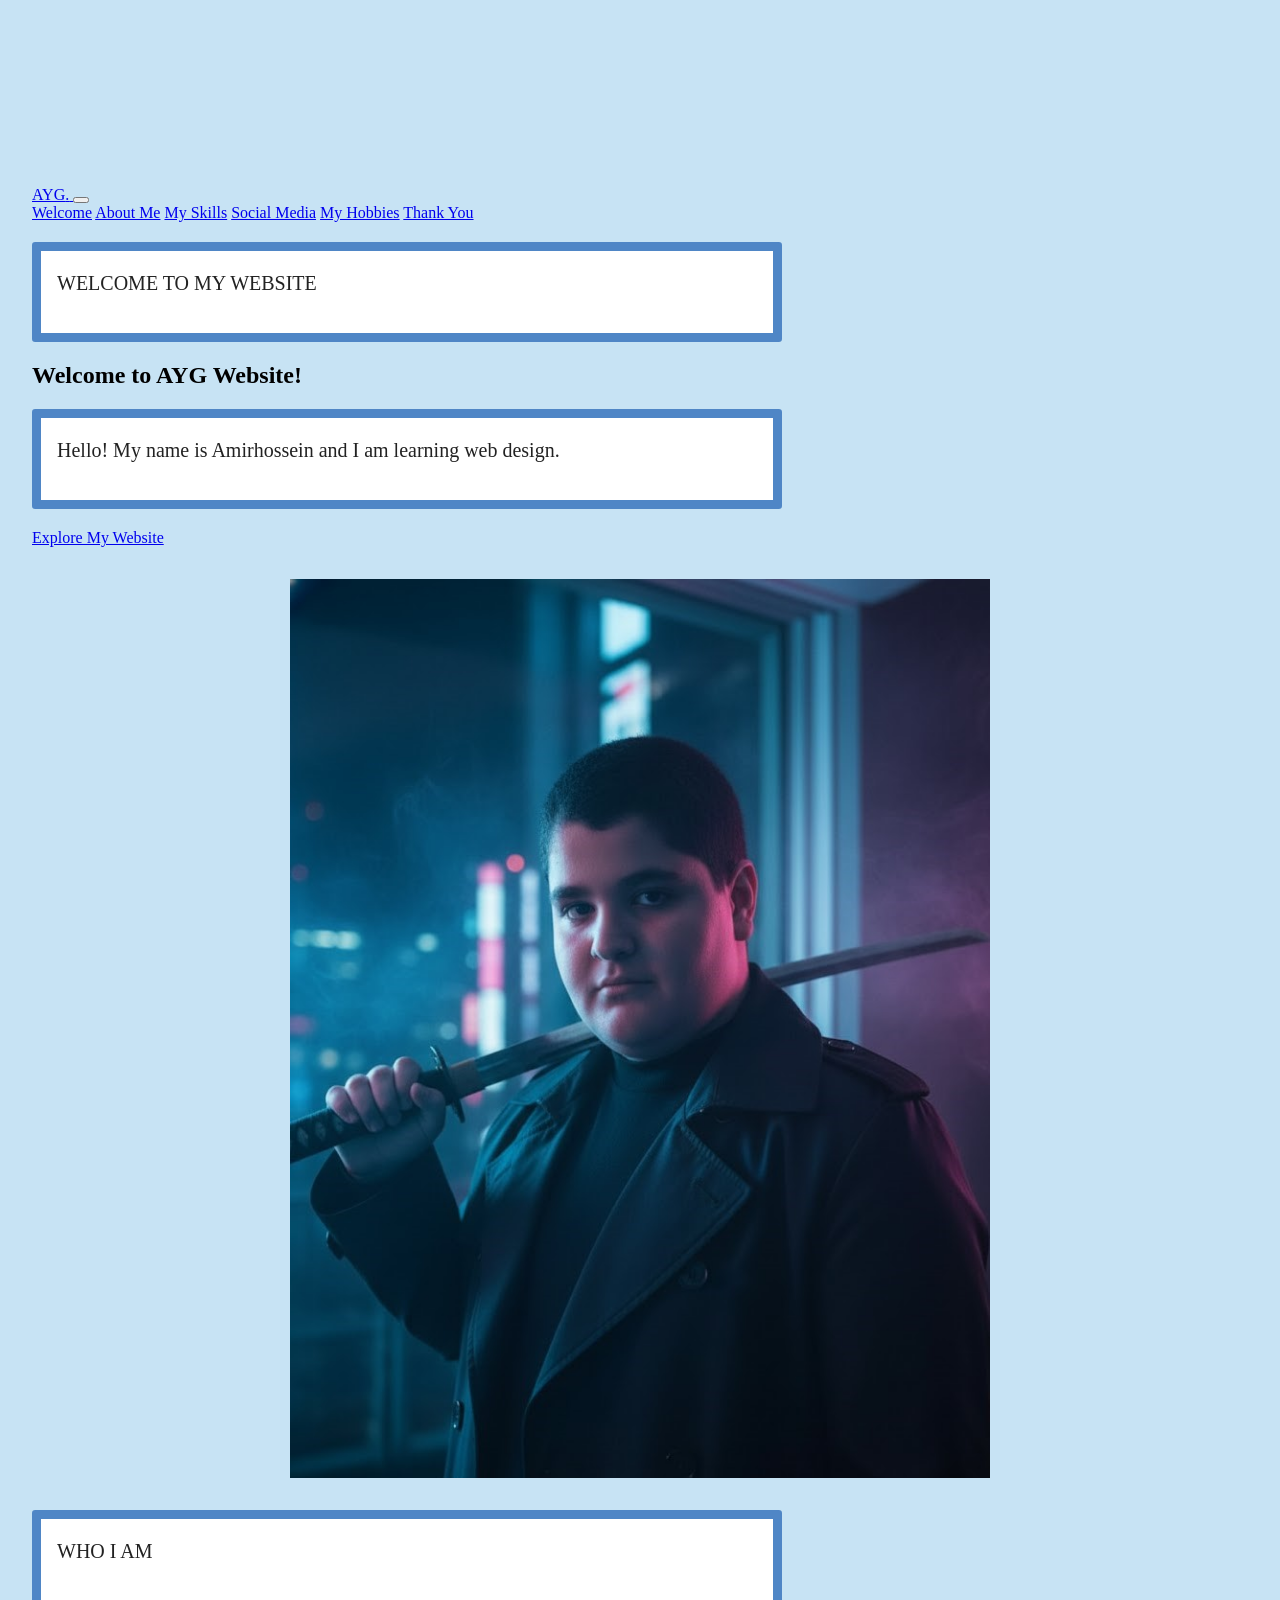
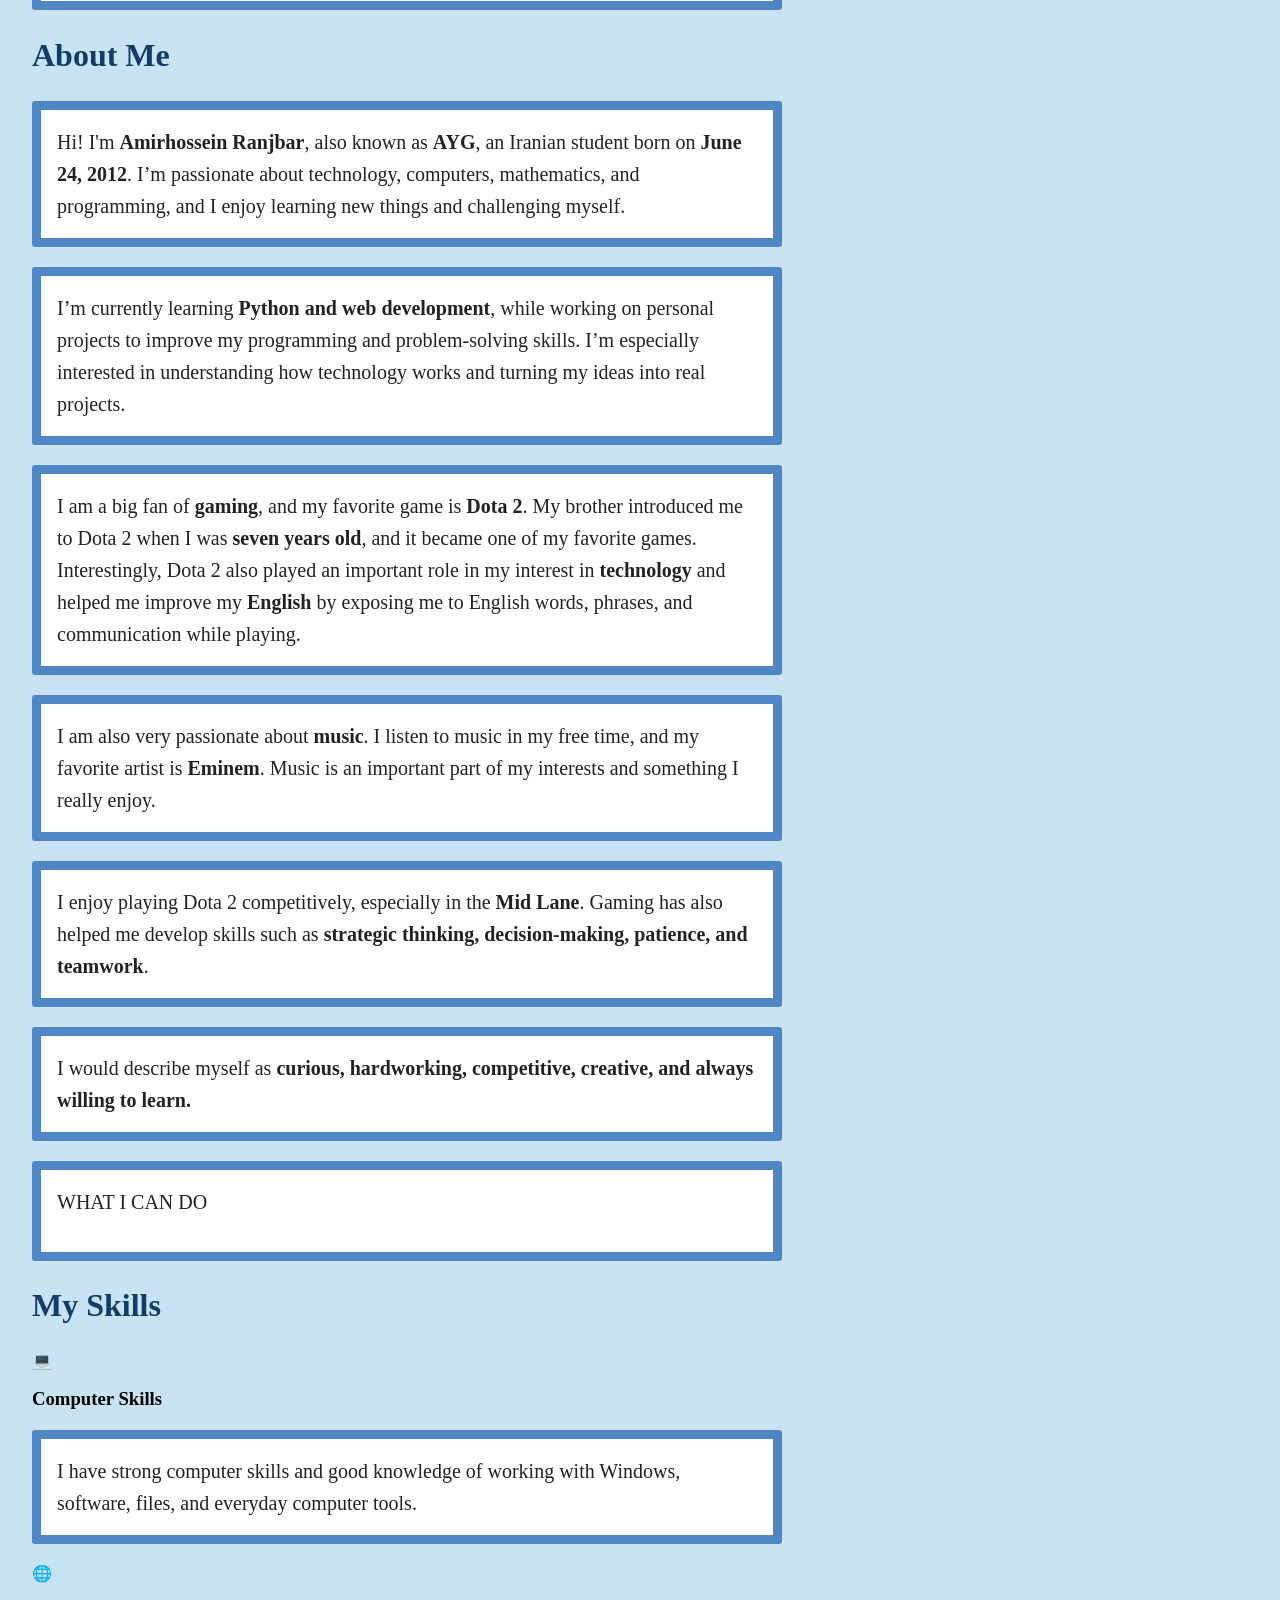
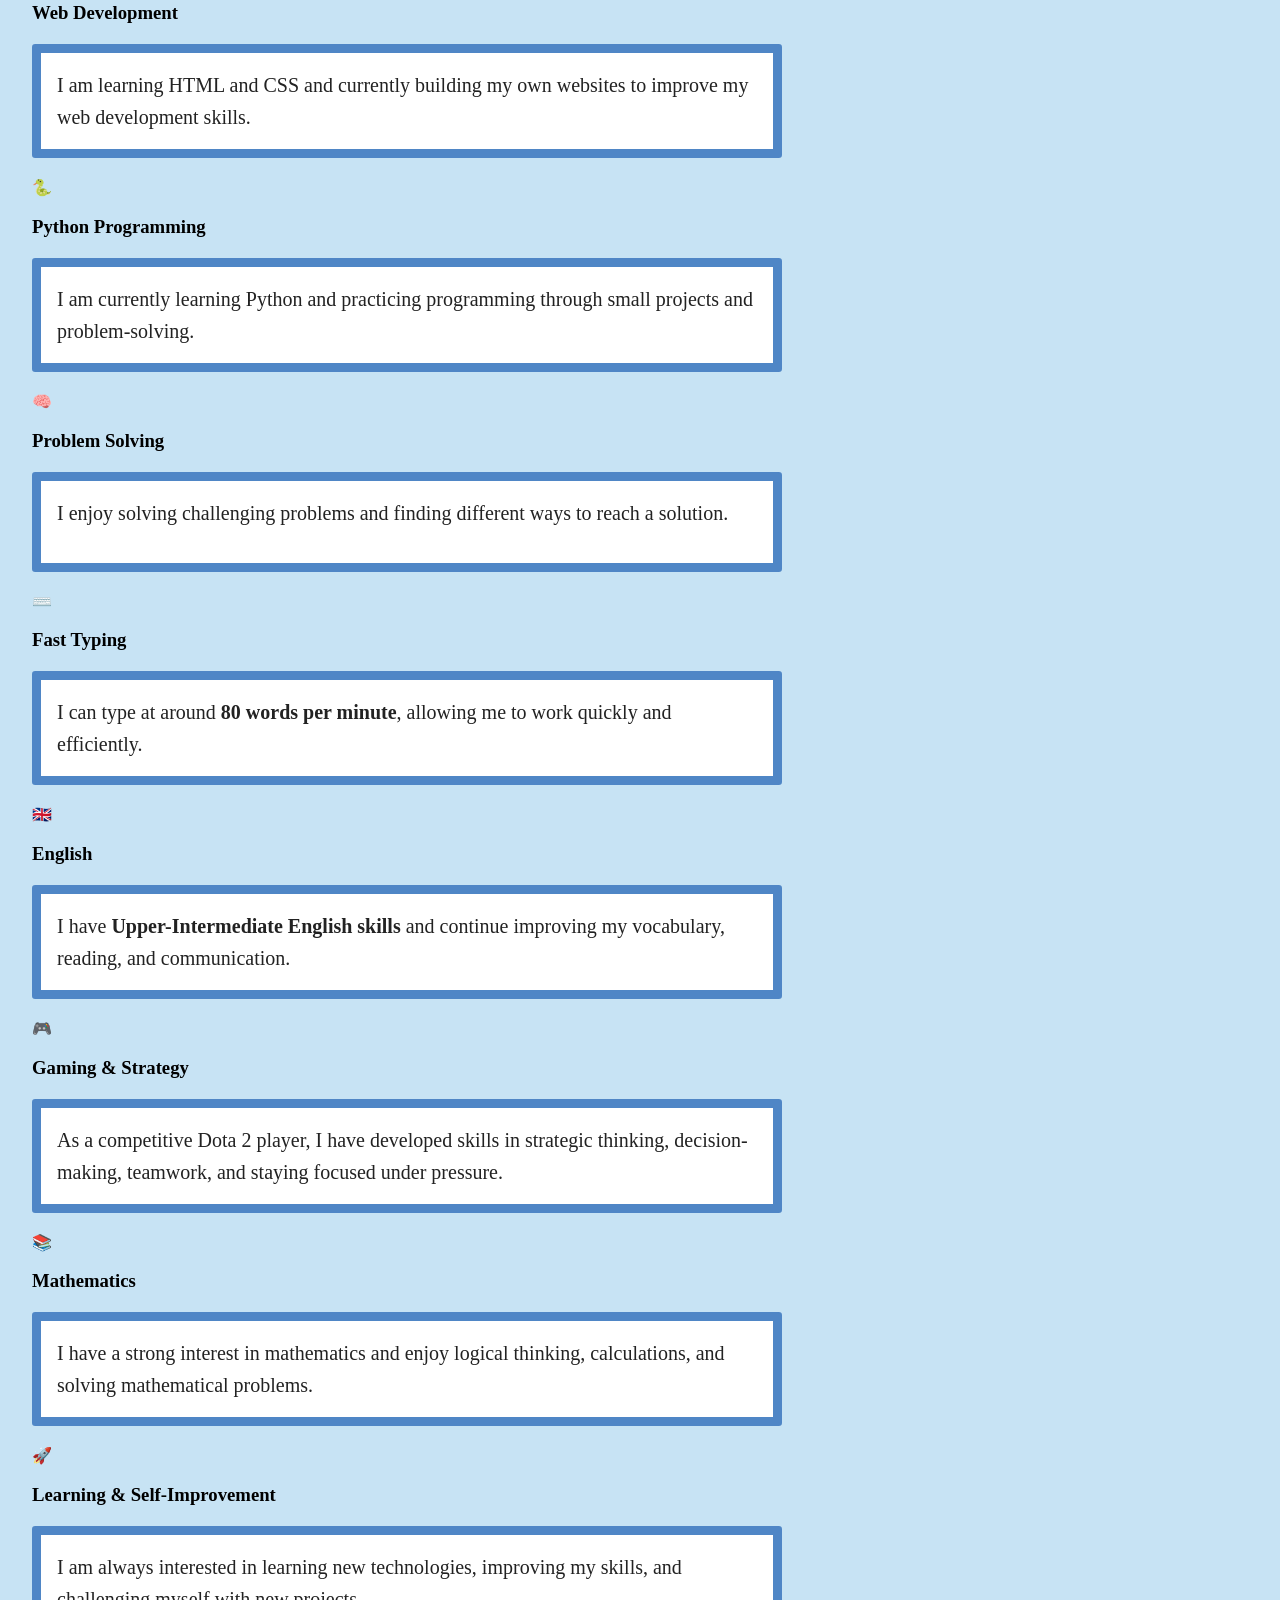
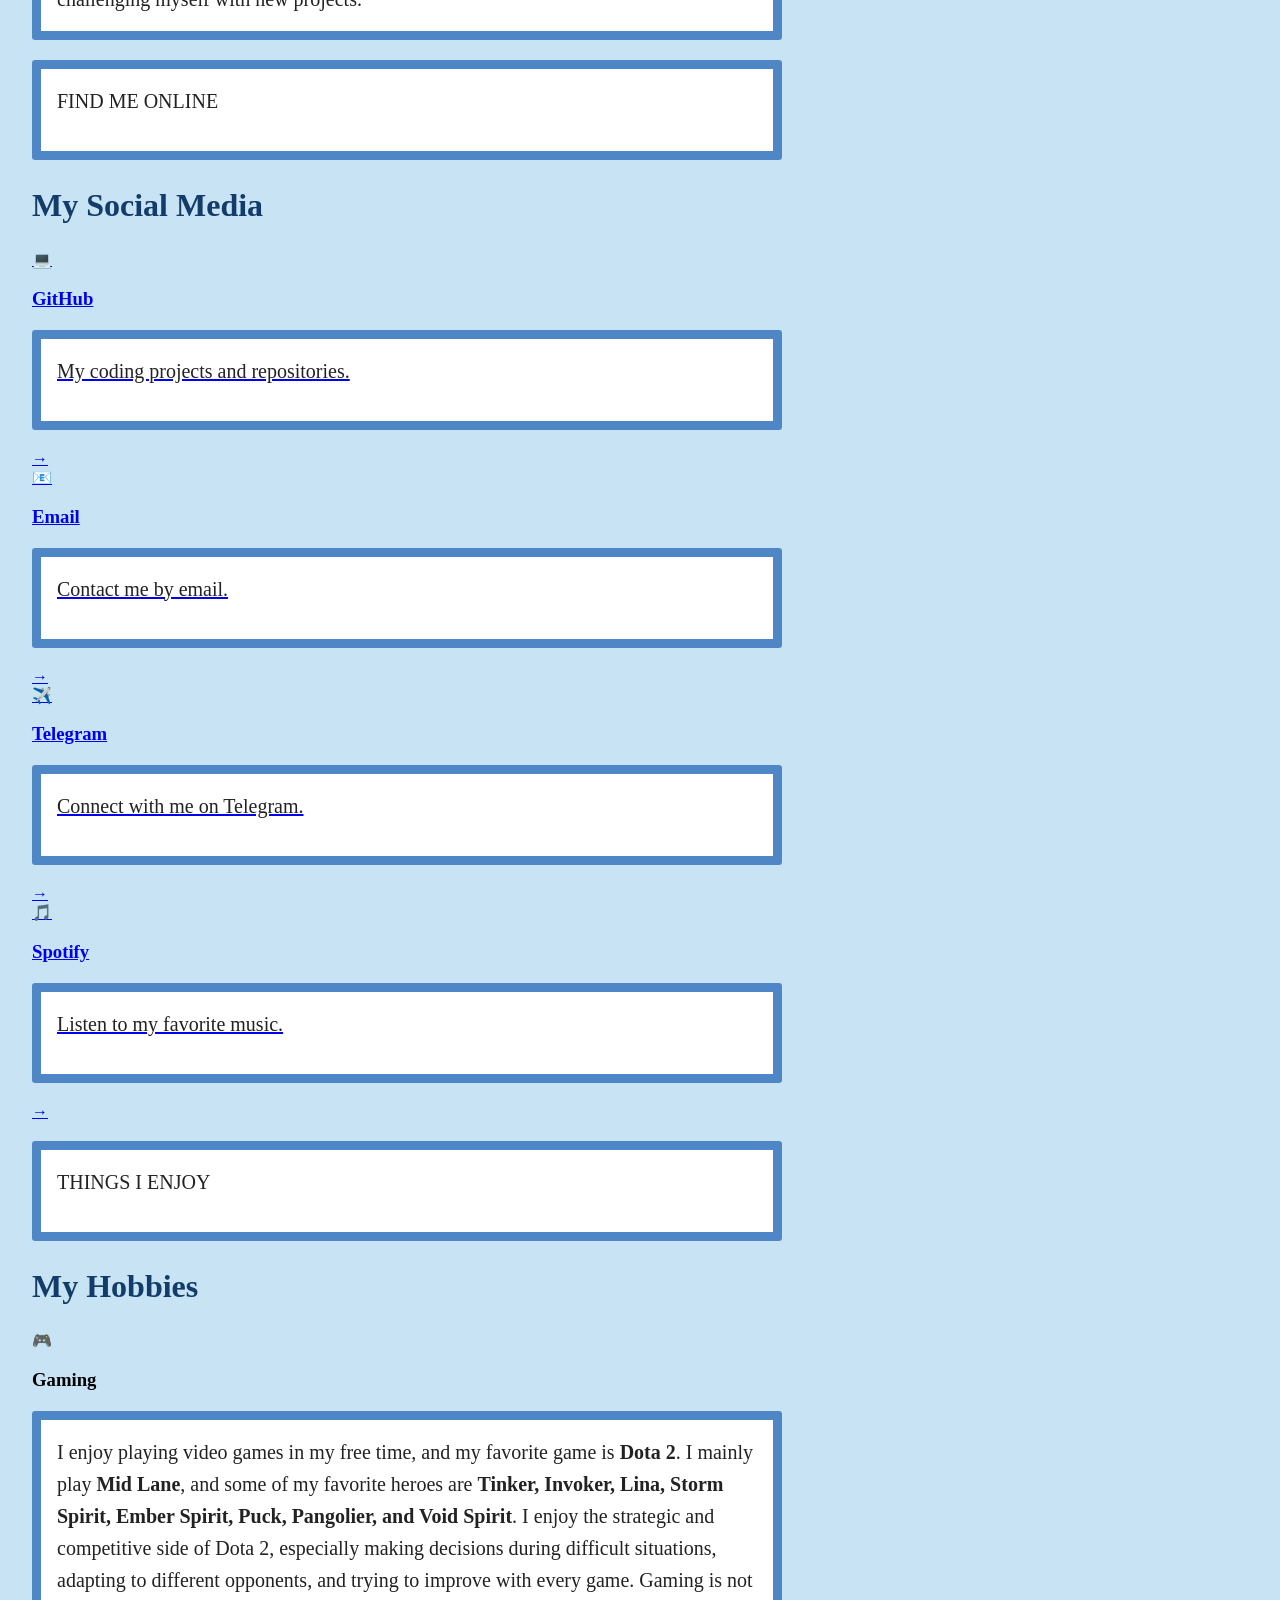
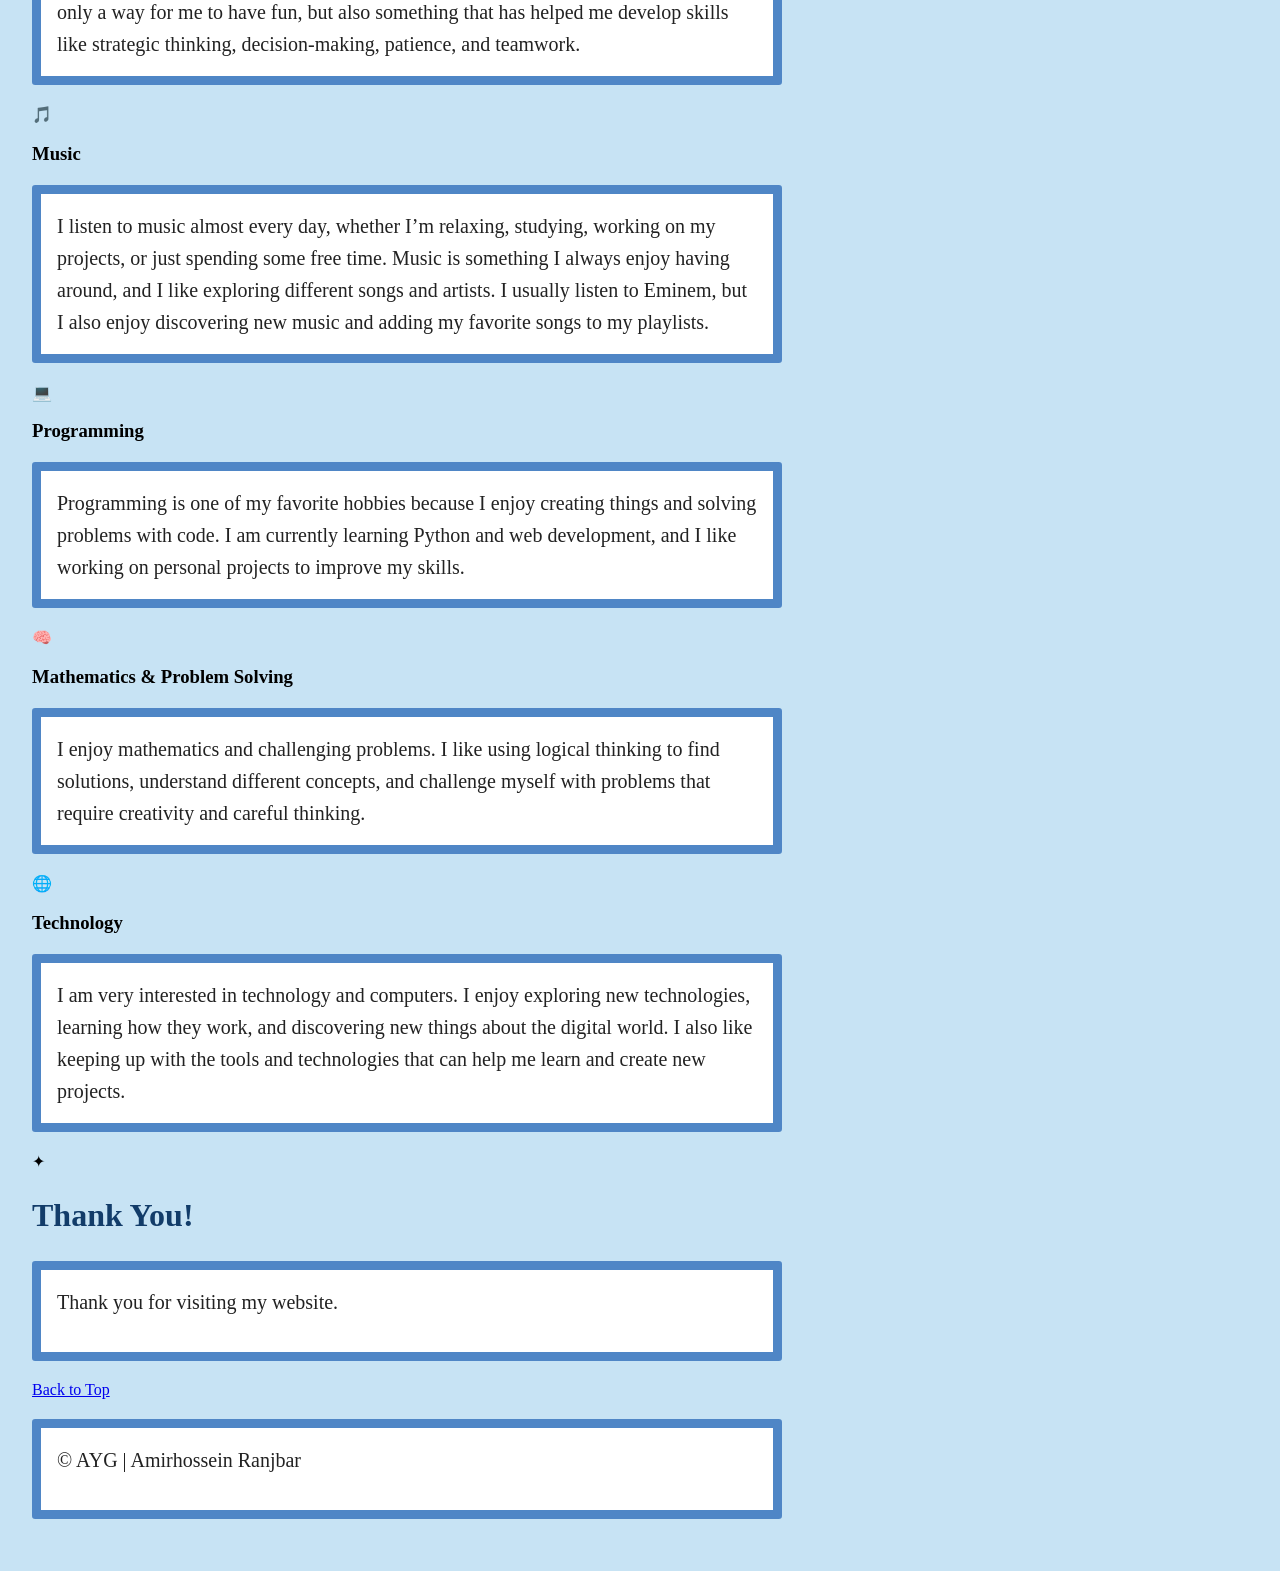
==== index.html @ e8e76371 "Update index.html" ====
<!DOCTYPE html>
<html lang="en">

<head>
    <meta charset="UTF-8">
    <meta name="viewport" content="width=device-width, initial-scale=1.0">

    <meta
        name="description"
        content="Personal website of Amirhossein Ranjbar, also known as AYG."
    >

    <title>AYG | Amirhossein Ranjbar</title>

    <link rel="stylesheet" href="style.css">
    <script src="script.js" defer></script>
</head>

<body>

    <!-- Animated particle background -->
    <canvas id="particleCanvas" aria-hidden="true"></canvas>


    <!-- Navigation -->
    <header class="site-header">

        <div class="container nav-container">

            <a href="#welcome" class="logo">
                AYG<span>.</span>
            </a>

            <button
                class="menu-toggle"
                id="menuToggle"
                type="button"
                aria-label="Open navigation menu"
                aria-expanded="false"
            >
                <span></span>
                <span></span>
                <span></span>
            </button>

            <nav class="main-nav" id="mainNav" aria-label="Main navigation">

                <a href="#welcome" class="nav-link active">Welcome</a>
                <a href="#about" class="nav-link">About Me</a>
                <a href="#skills" class="nav-link">My Skills</a>
                <a href="#social" class="nav-link">Social Media</a>
                <a href="#hobbies" class="nav-link">My Hobbies</a>
                <a href="#thank-you" class="nav-link">Thank You</a>

            </nav>

        </div>

    </header>


    <main>

        <!-- Welcome -->
        <section id="welcome" class="hero section">

            <div class="container">

                <div class="hero-card reveal">

                    <div class="hero-content">

                        <p class="eyebrow">
                            WELCOME TO MY WEBSITE
                        </p>

                        <h1>
                            Welcome to AYG Website!
                        </h1>

                        <p class="hero-description">
                            Hello! My name is Amirhossein and I am learning web design.
                        </p>

                        <a href="#about" class="primary-button">
                            Explore My Website
                        </a>

                    </div>


                    <div class="hero-image-wrap">

                        <div class="image-glow"></div>

                        <img
                            src="pashmam.jpg"
                            alt="Photo of Amirhossein Ranjbar"
                            class="profile-image"
                            width="320"
                            height="320"
                        >

                    </div>

                </div>

            </div>

        </section>


        <!-- About Me -->
        <section id="about" class="section">

            <div class="container">

                <div class="section-card reveal">

                    <p class="section-label">
                        WHO I AM
                    </p>

                    <h2>
                        About Me
                    </h2>

                    <div class="about-content">

                        <p>
                            Hi! I'm
                            <strong>Amirhossein Ranjbar</strong>,
                            also known as <strong>AYG</strong>, an Iranian student
                            born on <strong>June 24, 2012</strong>.
                            I’m passionate about technology, computers, mathematics,
                            and programming, and I enjoy learning new things and
                            challenging myself.
                        </p>

                        <p>
                            I’m currently learning
                            <strong>Python and web development</strong>,
                            while working on personal projects to improve my
                            programming and problem-solving skills. I’m especially
                            interested in understanding how technology works and
                            turning my ideas into real projects.
                        </p>

                        <p>
                            I am a big fan of <strong>gaming</strong>, and my
                            favorite game is <strong>Dota 2</strong>.
                            My brother introduced me to Dota 2 when I was
                            <strong>seven years old</strong>, and it became one
                            of my favorite games. Interestingly, Dota 2 also played
                            an important role in my interest in
                            <strong>technology</strong> and helped me improve my
                            <strong>English</strong> by exposing me to English
                            words, phrases, and communication while playing.
                        </p>

                        <p>
                            I am also very passionate about <strong>music</strong>.
                            I listen to music in my free time, and my favorite
                            artist is <strong>Eminem</strong>. Music is an important
                            part of my interests and something I really enjoy.
                        </p>

                        <p>
                            I enjoy playing Dota 2 competitively, especially in the
                            <strong>Mid Lane</strong>. Gaming has also helped me
                            develop skills such as
                            <strong>strategic thinking, decision-making, patience,
                            and teamwork</strong>.
                        </p>

                        <p>
                            I would describe myself as
                            <strong>curious, hardworking, competitive, creative,
                            and always willing to learn.</strong>
                        </p>

                    </div>

                </div>

            </div>

        </section>


        <!-- Skills -->
        <section id="skills" class="section">

            <div class="container">

                <div class="section-card reveal">

                    <p class="section-label">
                        WHAT I CAN DO
                    </p>

                    <h2>
                        My Skills
                    </h2>


                    <div class="skills-grid">

                        <article class="skill-card">

                            <div class="card-icon">
                                💻
                            </div>

                            <h3>
                                Computer Skills
                            </h3>

                            <p>
                                I have strong computer skills and good knowledge
                                of working with Windows, software, files, and
                                everyday computer tools.
                            </p>

                        </article>


                        <article class="skill-card">

                            <div class="card-icon">
                                🌐
                            </div>

                            <h3>
                                Web Development
                            </h3>

                            <p>
                                I am learning HTML and CSS and currently building
                                my own websites to improve my web development skills.
                            </p>

                        </article>


                        <article class="skill-card">

                            <div class="card-icon">
                                🐍
                            </div>

                            <h3>
                                Python Programming
                            </h3>

                            <p>
                                I am currently learning Python and practicing
                                programming through small projects and
                                problem-solving.
                            </p>

                        </article>


                        <article class="skill-card">

                            <div class="card-icon">
                                🧠
                            </div>

                            <h3>
                                Problem Solving
                            </h3>

                            <p>
                                I enjoy solving challenging problems and finding
                                different ways to reach a solution.
                            </p>

                        </article>


                        <article class="skill-card">

                            <div class="card-icon">
                                ⌨️
                            </div>

                            <h3>
                                Fast Typing
                            </h3>

                            <p>
                                I can type at around
                                <strong>80 words per minute</strong>,
                                allowing me to work quickly and efficiently.
                            </p>

                        </article>


                        <article class="skill-card">

                            <div class="card-icon">
                                🇬🇧
                            </div>

                            <h3>
                                English
                            </h3>

                            <p>
                                I have
                                <strong>Upper-Intermediate English skills</strong>
                                and continue improving my vocabulary, reading,
                                and communication.
                            </p>

                        </article>


                        <article class="skill-card">

                            <div class="card-icon">
                                🎮
                            </div>

                            <h3>
                                Gaming & Strategy
                            </h3>

                            <p>
                                As a competitive Dota 2 player, I have developed
                                skills in strategic thinking, decision-making,
                                teamwork, and staying focused under pressure.
                            </p>

                        </article>


                        <article class="skill-card">

                            <div class="card-icon">
                                📚
                            </div>

                            <h3>
                                Mathematics
                            </h3>

                            <p>
                                I have a strong interest in mathematics and enjoy
                                logical thinking, calculations, and solving
                                mathematical problems.
                            </p>

                        </article>


                        <article class="skill-card">

                            <div class="card-icon">
                                🚀
                            </div>

                            <h3>
                                Learning & Self-Improvement
                            </h3>

                            <p>
                                I am always interested in learning new technologies,
                                improving my skills, and challenging myself with
                                new projects.
                            </p>

                        </article>

                    </div>

                </div>

            </div>

        </section>


        <!-- Social Media -->
        <section id="social" class="section">

            <div class="container">

                <div class="section-card reveal">

                    <p class="section-label">
                        FIND ME ONLINE
                    </p>

                    <h2>
                        My Social Media
                    </h2>


                    <div class="social-grid">

                        <a
                            href="https://github.com/Amirayg"
                            target="_blank"
                            rel="noopener noreferrer"
                            class="social-card"
                        >

                            <div class="social-icon">
                                💻
                            </div>

                            <div>
                                <h3>GitHub</h3>
                                <p>My coding projects and repositories.</p>
                            </div>

                            <span class="social-arrow">
                                →
                            </span>

                        </a>


                        <a
                            href="mailto:amirayg1@gmail.com"
                            class="social-card"
                        >

                            <div class="social-icon">
                                📧
                            </div>

                            <div>
                                <h3>Email</h3>
                                <p>Contact me by email.</p>
                            </div>

                            <span class="social-arrow">
                                →
                            </span>

                        </a>


                        <a
                            href="https://t.me/Amirayg1891"
                            target="_blank"
                            rel="noopener noreferrer"
                            class="social-card"
                        >

                            <div class="social-icon">
                                ✈️
                            </div>

                            <div>
                                <h3>Telegram</h3>
                                <p>Connect with me on Telegram.</p>
                            </div>

                            <span class="social-arrow">
                                →
                            </span>

                        </a>


                        <a
                            href="https://open.spotify.com/playlist/1TkIDehsMQZiQfKzeykeo0"
                            target="_blank"
                            rel="noopener noreferrer"
                            class="social-card"
                        >

                            <div class="social-icon">
                                🎵
                            </div>

                            <div>
                                <h3>Spotify</h3>
                                <p>Listen to my favorite music.</p>
                            </div>

                            <span class="social-arrow">
                                →
                            </span>

                        </a>

                    </div>

                </div>

            </div>

        </section>


        <!-- Hobbies -->
        <section id="hobbies" class="section">

            <div class="container">

                <div class="section-card reveal">

                    <p class="section-label">
                        THINGS I ENJOY
                    </p>

                    <h2>
                        My Hobbies
                    </h2>


                    <div class="hobbies-grid">

                        <article class="hobby-card">

                            <div class="card-icon">
                                🎮
                            </div>

                            <h3>
                                Gaming
                            </h3>

                            <p>
                                I enjoy playing video games in my free time,
                                and my favorite game is <strong>Dota 2</strong>.
                                I mainly play <strong>Mid Lane</strong>, and some
                                of my favorite heroes are
                                <strong>Tinker, Invoker, Lina, Storm Spirit,
                                Ember Spirit, Puck, Pangolier, and Void Spirit</strong>.
                                I enjoy the strategic and competitive side of
                                Dota 2, especially making decisions during
                                difficult situations, adapting to different
                                opponents, and trying to improve with every game.
                                Gaming is not only a way for me to have fun,
                                but also something that has helped me develop
                                skills like strategic thinking, decision-making,
                                patience, and teamwork.
                            </p>

                        </article>


                        <article class="hobby-card">

                            <div class="card-icon">
                                🎵
                            </div>

                            <h3>
                                Music
                            </h3>

                            <p>
                                I listen to music almost every day, whether I’m
                                relaxing, studying, working on my projects, or
                                just spending some free time. Music is something
                                I always enjoy having around, and I like exploring
                                different songs and artists. I usually listen to
                                Eminem, but I also enjoy discovering new music
                                and adding my favorite songs to my playlists.
                            </p>

                        </article>


                        <article class="hobby-card">

                            <div class="card-icon">
                                💻
                            </div>

                            <h3>
                                Programming
                            </h3>

                            <p>
                                Programming is one of my favorite hobbies because
                                I enjoy creating things and solving problems with
                                code. I am currently learning Python and web
                                development, and I like working on personal
                                projects to improve my skills.
                            </p>

                        </article>


                        <article class="hobby-card">

                            <div class="card-icon">
                                🧠
                            </div>

                            <h3>
                                Mathematics & Problem Solving
                            </h3>

                            <p>
                                I enjoy mathematics and challenging problems.
                                I like using logical thinking to find solutions,
                                understand different concepts, and challenge
                                myself with problems that require creativity
                                and careful thinking.
                            </p>

                        </article>


                        <article class="hobby-card">

                            <div class="card-icon">
                                🌐
                            </div>

                            <h3>
                                Technology
                            </h3>

                            <p>
                                I am very interested in technology and computers.
                                I enjoy exploring new technologies, learning how
                                they work, and discovering new things about the
                                digital world. I also like keeping up with the
                                tools and technologies that can help me learn
                                and create new projects.
                            </p>

                        </article>

                    </div>

                </div>

            </div>

        </section>


        <!-- Thank You -->
        <section id="thank-you" class="section thank-you-section">

            <div class="container">

                <div class="thank-you-card reveal">

                    <div class="thank-you-icon">
                        ✦
                    </div>

                    <h2>
                        Thank You!
                    </h2>

                    <p>
                        Thank you for visiting my website.
                    </p>

                    <a href="#welcome" class="primary-button">
                        Back to Top
                    </a>

                </div>

            </div>

        </section>

    </main>


    <!-- Footer -->
    <footer class="site-footer">

        <p>
            © <span id="year"></span> AYG | Amirhossein Ranjbar
        </p>

    </footer>

</body>

</html>
---- style.css ----
* {
    box-sizing: border-box;
}

html {
    font-size: 16px;
}

body {
    background-color: #c7e3f4;
    padding: 2rem;
    margin: 0;
}

/* Welcome */

.welcome {
    color: white;
    background-color: #123c69;
    font-size: clamp(1.6rem, 4vw, 2.7rem);
    margin-bottom: 2rem;
    padding: 1.5rem;
    border-radius: 0.6rem;
    border: 0.75rem solid #2e8b57;
}

/* Welcome Text */

.welcome p {
    width: auto;
    max-width: 100%;
    margin: 1rem 0 0;
    overflow-wrap: anywhere;
}

/* General Text */

p {
    color: #222;
    background-color: white;
    font-size: 1.25rem;
    line-height: 1.6;
    padding: 1rem;
    border-radius: 0.2rem;
    border: 0.6rem solid #4f86c6;
    width: 75%;
    max-width: 750px;
    min-height: 100px;
    height: auto;
}

/* About */

.about h2 {
    display: flex;
    justify-content: center;
    color: #123c69;
    background-color: #d9f3f0;
    font-size: 2rem;
    padding: 1rem;
    border-radius: 0.3rem;
    border: 0.7rem solid #168aad;
    width: 80%;
    max-width: 800px;
}

/* Image */

img {
    display: block;
    width: 700px;
    max-width: 100%;
    height: auto;
    margin: 2rem auto;
}

/* Skills - 2×2 */

.skills {
    display: grid;
    grid-template-columns: 1fr 1fr;
    gap: 2rem;
}

/* Skill Boxes */

.skill-icdl,
.skill-typing,
.skill-programming,
.skill-english {
    min-width: 0;
}

/* Skill Titles */

.icdl,
.typing,
.programming,
.english {
    color: #168aad;
    font-size: 1.5rem;
    background-color: #f8fbff;
    border: 0.6rem solid #168aad;
    padding: 1rem;
    min-height: 90px;
}

/* Skill Text */

.skill-icdl p,
.skill-typing p,
.skill-programming p,
.skill-english p {
    width: 80%;
    max-width: 500px;
    min-height: 130px;
    height: auto;
    overflow-wrap: anywhere;
}

/* General H2 */

h2 {
    color: #123c69;
    font-size: 2rem;
}

/* Thank You */

.thank-you p {
    width: 100%;
    max-width: 300px;
    min-height: 100px;
    height: auto;
}

/* Mobile */

@media (max-width: 600px) {

    body {
        padding: 0.6rem;
    }

    .welcome {
        font-size: 1.7rem;
        padding: 1.2rem;
    }

    .welcome p {
        width: auto;
        max-width: 100%;
        margin: 1rem 0 0;
        padding: 0.5rem;
        border-width: 0.3rem;
        font-size: 1rem;
        overflow-wrap: anywhere;
    }

    p {
        font-size: 1rem;
        width: 100%;
        max-width: 100%;
        min-height: 0;
    }

    .about h2 {
        width: 100%;
        font-size: 1.5rem;
    }

    .skills {
        display: flex;
        flex-direction: column;
    }

    .skill-icdl,
    .skill-typing,
    .skill-programming,
    .skill-english {
        width: 100%;
        flex-basis: auto;
    }

    .skill-icdl p,
    .skill-typing p,
    .skill-programming p,
    .skill-english p {
        width: 100%;
        max-width: 100%;
        min-height: 0;
    }

}
    .highlight {
    color: red;
    background-color: yellow;
}
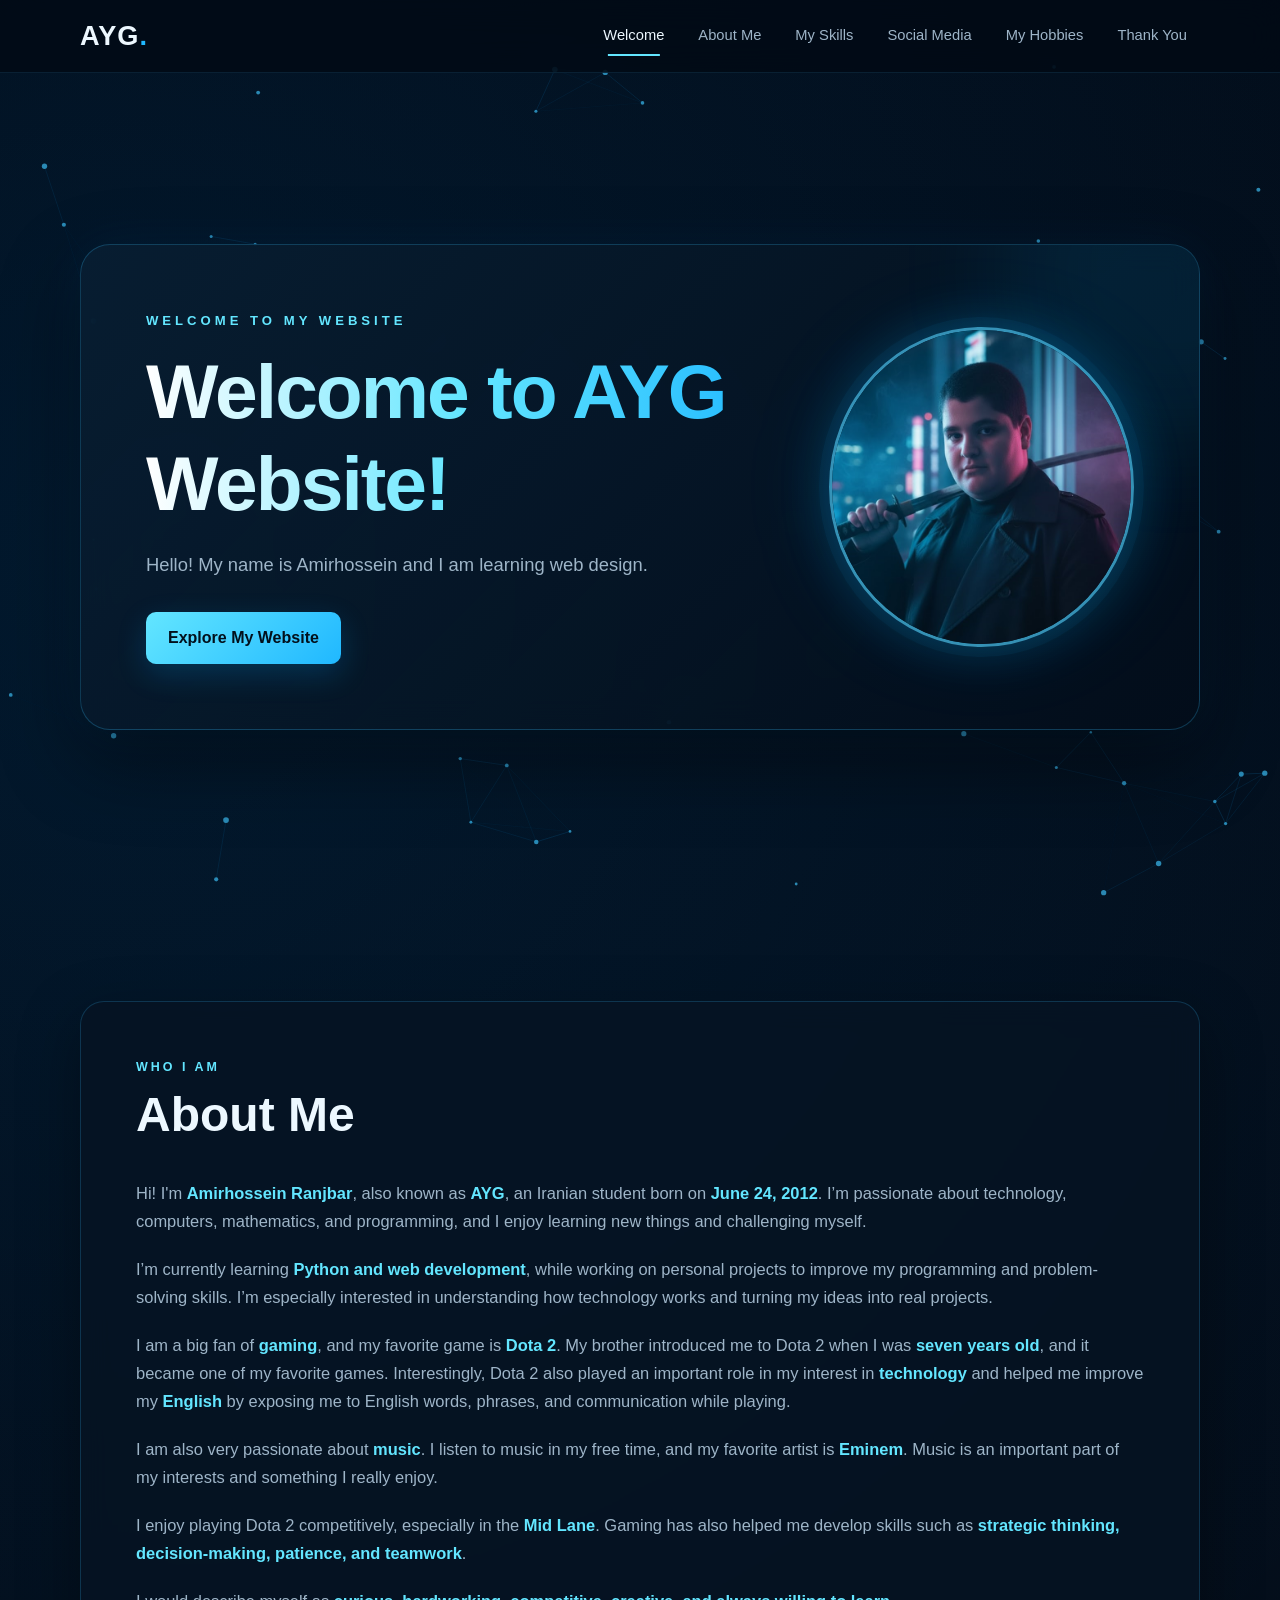
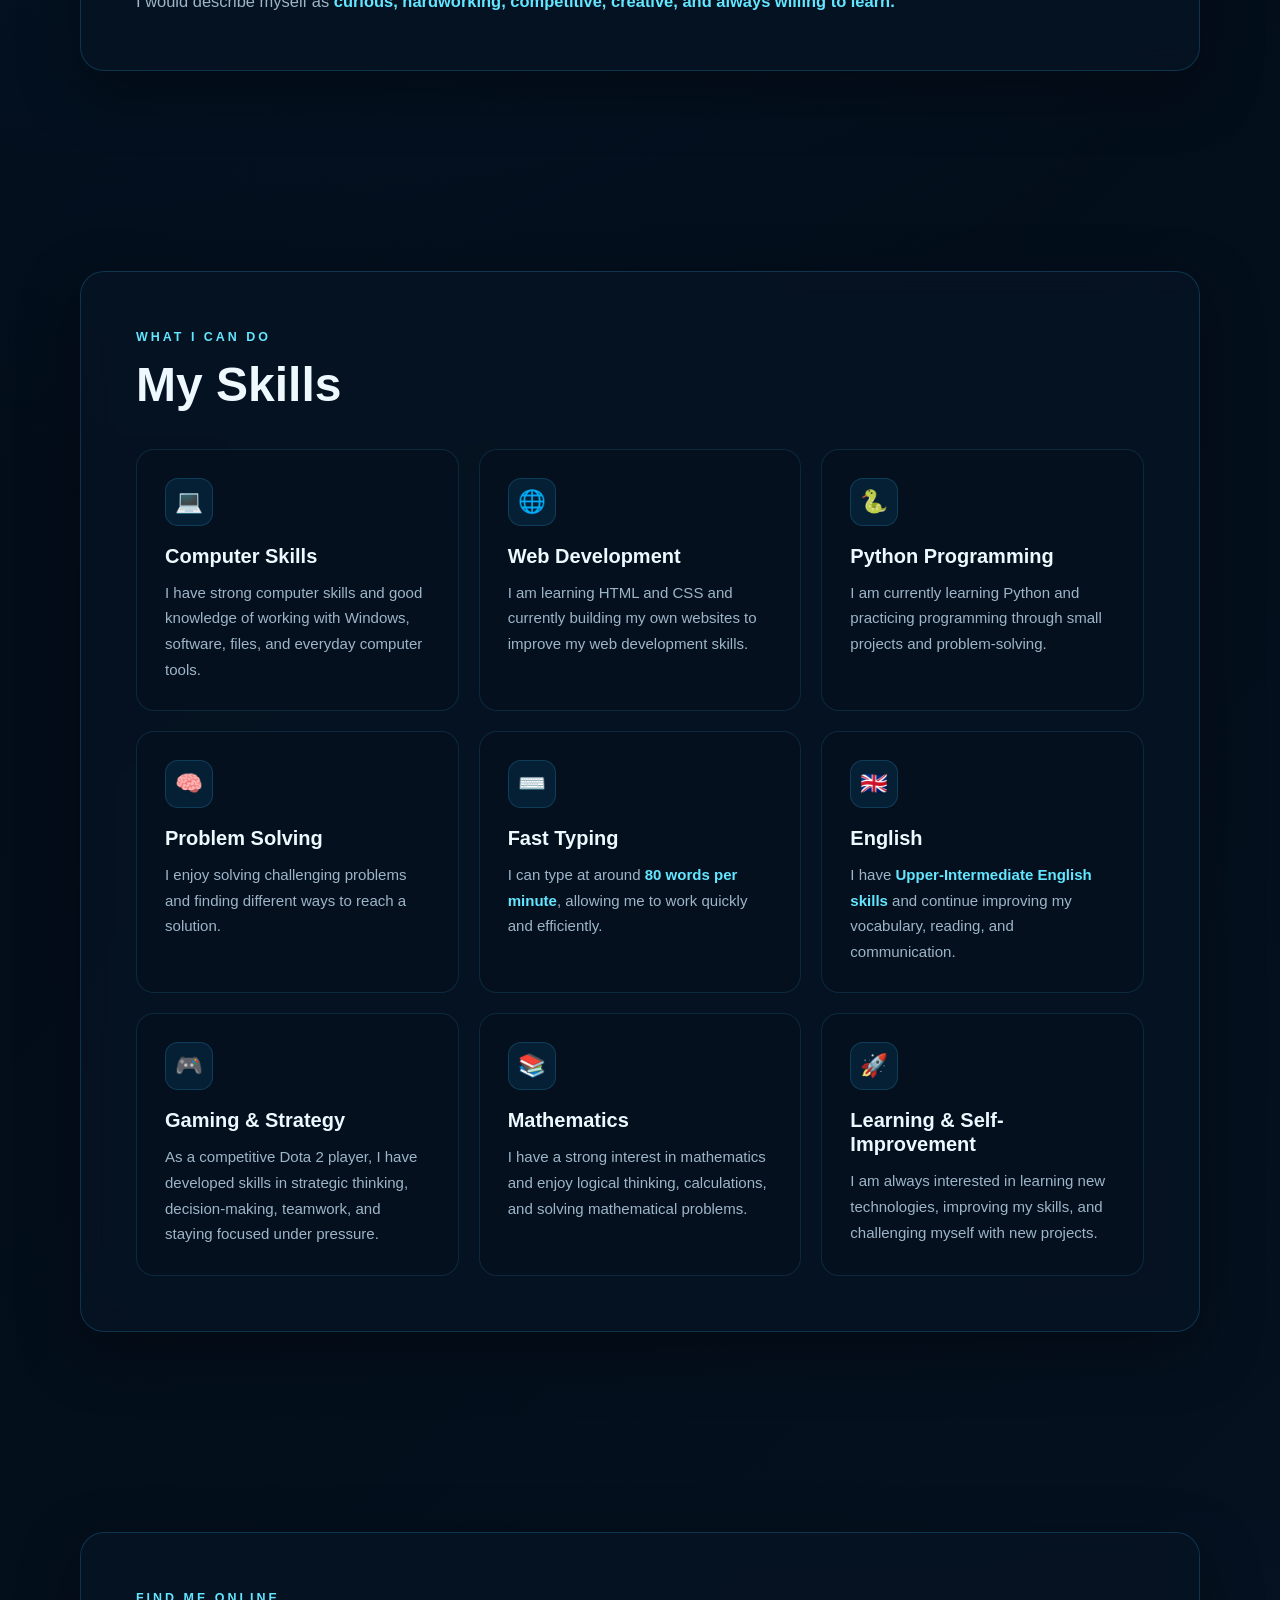
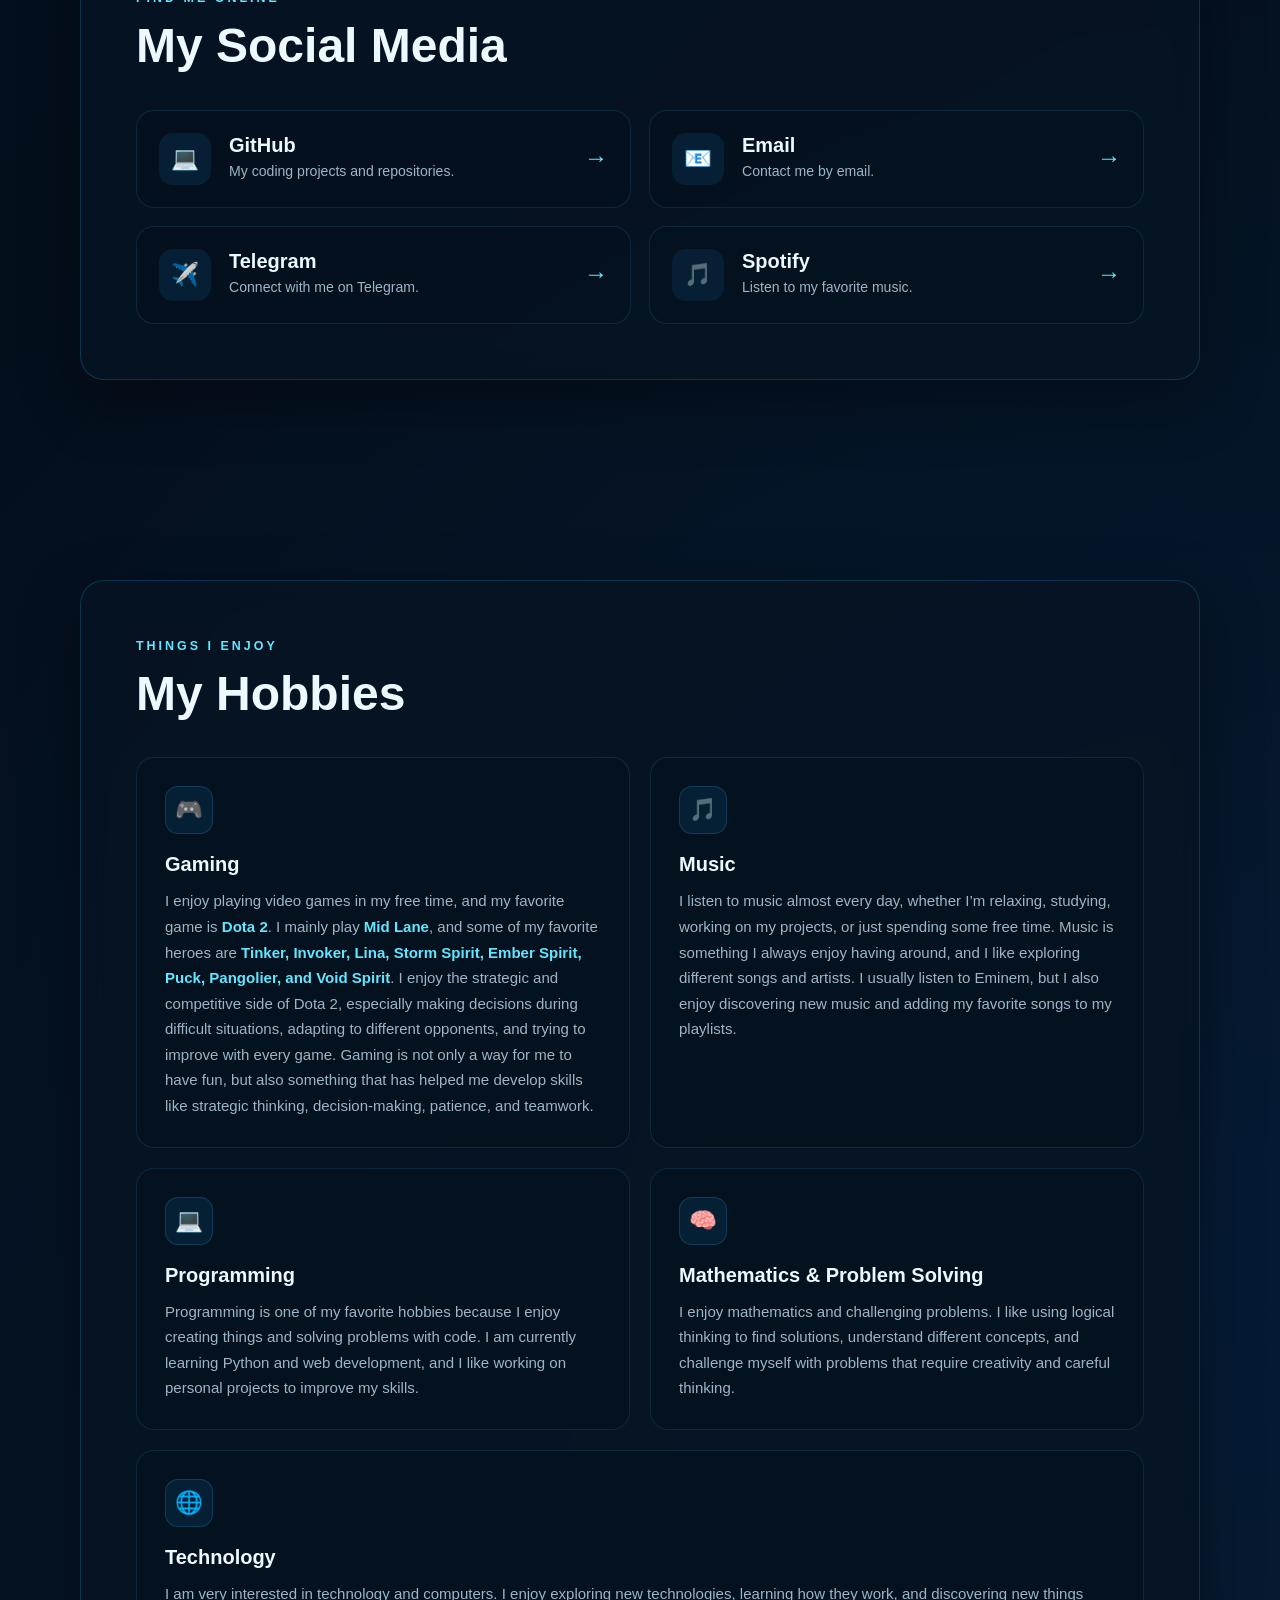
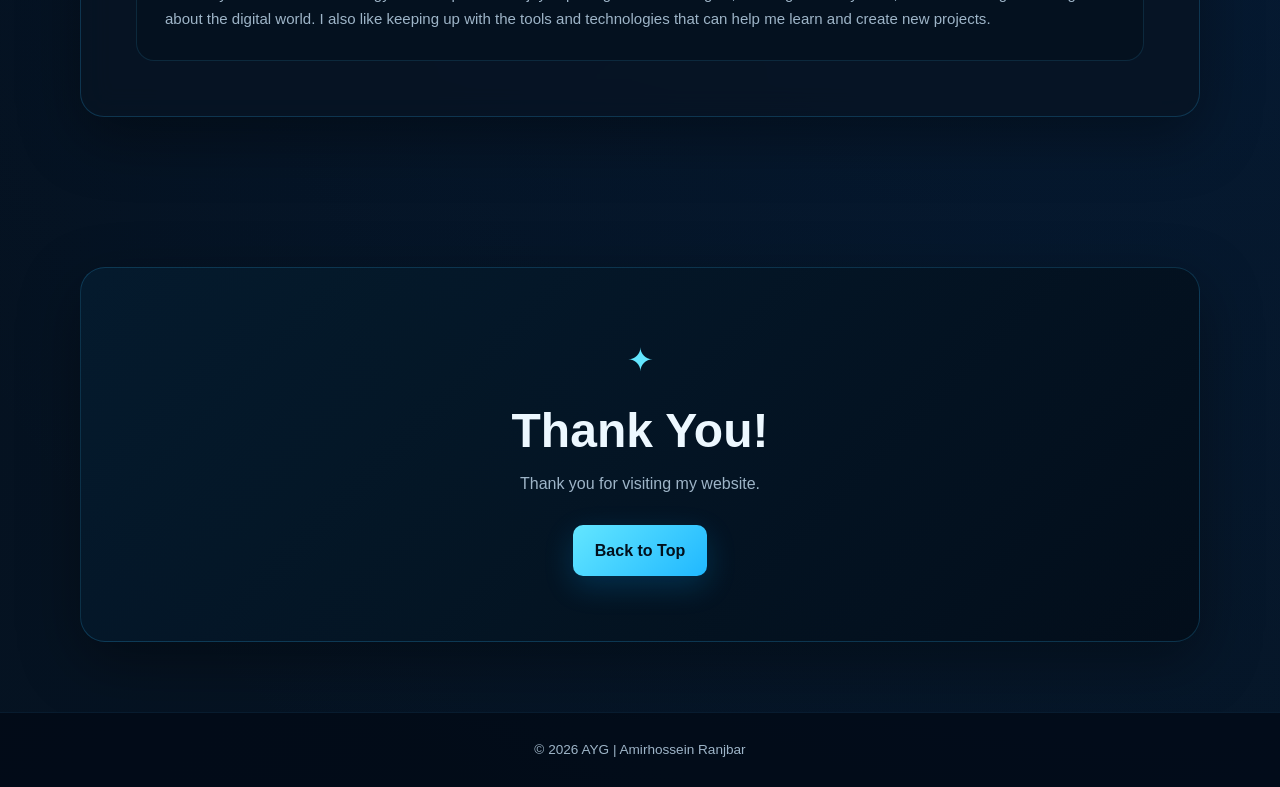
==== commit be7ff2ae: "Update index.html" ====
--- a/index.html
+++ b/index.html
@@ -4,7 +4,7 @@
 <head>
     <meta charset="UTF-8">
     <meta name="viewport" content="width=device-width, initial-scale=1.0">
-
+<meta name="google-site-verification" content="e3W013NTQQMsSHLlUUJ615a_Bk-jcoH3CYnU0qtoVMY" />
     <meta
         name="description"
         content="Personal website of Amirhossein Ranjbar, also known as AYG."
--- a/style.css
+++ b/style.css
@@ -1,198 +1,1099 @@
+/* =========================
+   ROOT
+========================= */
+
+:root {
+    --bg-dark: #020914;
+    --bg-blue: #061525;
+
+    --card: rgba(7, 20, 35, 0.78);
+    --card-hover: rgba(8, 27, 46, 0.9);
+
+    --blue: #20b8ff;
+    --cyan: #63e6ff;
+    --blue-dark: #0877b5;
+
+    --text: #edf8ff;
+    --text-muted: #9eb5c8;
+
+    --border: rgba(50, 190, 255, 0.2);
+
+    --shadow:
+        0 20px 60px rgba(0, 0, 0, 0.35);
+
+    --glow:
+        0 0 30px rgba(20, 180, 255, 0.15);
+}
+
+
+/* =========================
+   RESET
+========================= */
+
 * {
     box-sizing: border-box;
-}
+    margin: 0;
+    padding: 0;
+}
+
 
 html {
-    font-size: 16px;
-}
+    scroll-behavior: smooth;
+    scroll-padding-top: 90px;
+}
+
 
 body {
-    background-color: #c7e3f4;
-    padding: 2rem;
-    margin: 0;
-}
-
-/* Welcome */
-
-.welcome {
-    color: white;
-    background-color: #123c69;
-    font-size: clamp(1.6rem, 4vw, 2.7rem);
-    margin-bottom: 2rem;
-    padding: 1.5rem;
-    border-radius: 0.6rem;
-    border: 0.75rem solid #2e8b57;
-}
-
-/* Welcome Text */
-
-.welcome p {
-    width: auto;
-    max-width: 100%;
-    margin: 1rem 0 0;
-    overflow-wrap: anywhere;
-}
-
-/* General Text */
+    min-height: 100vh;
+
+    background:
+        radial-gradient(
+            circle at 10% 10%,
+            rgba(0, 120, 200, 0.14),
+            transparent 30%
+        ),
+        radial-gradient(
+            circle at 90% 80%,
+            rgba(0, 80, 180, 0.12),
+            transparent 30%
+        ),
+        linear-gradient(
+            135deg,
+            var(--bg-dark),
+            var(--bg-blue)
+        );
+
+    color: var(--text);
+
+    font-family:
+        Inter,
+        "Segoe UI",
+        Arial,
+        sans-serif;
+
+    line-height: 1.7;
+}
+
+
+/* =========================
+   PARTICLE CANVAS
+========================= */
+
+#particleCanvas {
+    position: fixed;
+
+    inset: 0;
+
+    width: 100%;
+    height: 100%;
+
+    z-index: 0;
+
+    pointer-events: none;
+}
+
+
+/* =========================
+   GENERAL
+========================= */
+
+a {
+    color: inherit;
+    text-decoration: none;
+}
+
+
+button,
+a {
+    -webkit-tap-highlight-color: transparent;
+}
+
+
+.container {
+    width: min(1120px, calc(100% - 40px));
+
+    margin: 0 auto;
+}
+
+
+.section {
+    position: relative;
+
+    z-index: 1;
+
+    padding: 100px 0;
+}
+
+
+.section-card {
+    padding: 55px;
+
+    background: var(--card);
+
+    border: 1px solid var(--border);
+
+    border-radius: 24px;
+
+    box-shadow: var(--shadow);
+
+    backdrop-filter: blur(14px);
+    -webkit-backdrop-filter: blur(14px);
+}
+
+
+.section-label {
+    margin-bottom: 8px;
+
+    color: var(--cyan);
+
+    font-size: 0.78rem;
+
+    font-weight: 700;
+
+    letter-spacing: 3px;
+}
+
+
+h1,
+h2,
+h3 {
+    line-height: 1.2;
+}
+
+
+h2 {
+    margin-bottom: 35px;
+
+    font-size: clamp(2rem, 4vw, 3rem);
+}
+
+
+h3 {
+    font-size: 1.25rem;
+}
+
 
 p {
-    color: #222;
-    background-color: white;
-    font-size: 1.25rem;
-    line-height: 1.6;
-    padding: 1rem;
-    border-radius: 0.2rem;
-    border: 0.6rem solid #4f86c6;
-    width: 75%;
-    max-width: 750px;
-    min-height: 100px;
-    height: auto;
-}
-
-/* About */
-
-.about h2 {
+    color: var(--text-muted);
+}
+
+
+strong {
+    color: var(--cyan);
+
+    font-weight: 700;
+}
+
+
+/* =========================
+   HEADER
+========================= */
+
+.site-header {
+    position: sticky;
+
+    top: 0;
+
+    z-index: 100;
+
+    background:
+        rgba(2, 9, 20, 0.78);
+
+    border-bottom: 1px solid rgba(70, 190, 255, 0.12);
+
+    backdrop-filter: blur(16px);
+    -webkit-backdrop-filter: blur(16px);
+}
+
+
+.nav-container {
+    min-height: 72px;
+
     display: flex;
+
+    align-items: center;
+
+    justify-content: space-between;
+}
+
+
+.logo {
+    color: var(--text);
+
+    font-size: 1.7rem;
+
+    font-weight: 900;
+
+    letter-spacing: 1px;
+}
+
+
+.logo span {
+    color: var(--blue);
+}
+
+
+.main-nav {
+    display: flex;
+
+    align-items: center;
+
+    gap: 8px;
+}
+
+
+.nav-link {
+    position: relative;
+
+    padding: 9px 13px;
+
+    color: var(--text-muted);
+
+    font-size: 0.92rem;
+
+    transition:
+        color 0.25s ease,
+        background 0.25s ease;
+}
+
+
+.nav-link::after {
+    content: "";
+
+    position: absolute;
+
+    left: 50%;
+    bottom: 2px;
+
+    width: 0;
+    height: 2px;
+
+    background: var(--cyan);
+
+    transform: translateX(-50%);
+
+    transition: width 0.25s ease;
+}
+
+
+.nav-link:hover,
+.nav-link.active {
+    color: var(--text);
+}
+
+
+.nav-link:hover::after,
+.nav-link.active::after {
+    width: 60%;
+}
+
+
+/* =========================
+   MOBILE MENU
+========================= */
+
+.menu-toggle {
+    display: none;
+
+    width: 44px;
+    height: 44px;
+
+    padding: 9px;
+
+    border: 1px solid var(--border);
+
+    border-radius: 10px;
+
+    background: rgba(5, 20, 35, 0.8);
+
+    cursor: pointer;
+}
+
+
+.menu-toggle span {
+    display: block;
+
+    height: 2px;
+
+    margin: 5px 0;
+
+    background: var(--cyan);
+
+    border-radius: 10px;
+
+    transition:
+        transform 0.25s ease,
+        opacity 0.25s ease;
+}
+
+
+/* =========================
+   HERO
+========================= */
+
+.hero {
+    min-height: calc(100vh - 72px);
+
+    display: flex;
+
+    align-items: center;
+}
+
+
+.hero-card {
+    position: relative;
+
+    overflow: hidden;
+
+    display: grid;
+
+    grid-template-columns: 1.35fr 0.65fr;
+
+    align-items: center;
+
+    gap: 50px;
+
+    padding: 65px;
+
+    background:
+        linear-gradient(
+            135deg,
+            rgba(8, 30, 50, 0.9),
+            rgba(3, 13, 25, 0.84)
+        );
+
+    border: 1px solid rgba(50, 190, 255, 0.24);
+
+    border-radius: 30px;
+
+    box-shadow:
+        0 30px 80px rgba(0, 0, 0, 0.45),
+        0 0 50px rgba(0, 150, 255, 0.08);
+
+    backdrop-filter: blur(15px);
+}
+
+
+.hero-card::before {
+    content: "";
+
+    position: absolute;
+
+    top: -150px;
+    right: -150px;
+
+    width: 350px;
+    height: 350px;
+
+    background: rgba(0, 180, 255, 0.09);
+
+    border-radius: 50%;
+
+    filter: blur(50px);
+}
+
+
+.eyebrow {
+    margin-bottom: 12px;
+
+    color: var(--cyan);
+
+    font-size: 0.82rem;
+
+    font-weight: 800;
+
+    letter-spacing: 4px;
+}
+
+
+.hero h1 {
+    max-width: 700px;
+
+    margin-bottom: 20px;
+
+    font-size: clamp(2.6rem, 6vw, 5rem);
+
+    font-weight: 900;
+
+    letter-spacing: -2px;
+
+    background:
+        linear-gradient(
+            90deg,
+            #ffffff,
+            var(--cyan),
+            var(--blue)
+        );
+
+    -webkit-background-clip: text;
+    background-clip: text;
+
+    color: transparent;
+}
+
+
+.hero-description {
+    max-width: 650px;
+
+    margin-bottom: 32px;
+
+    font-size: 1.15rem;
+}
+
+
+.primary-button {
+    display: inline-flex;
+
+    align-items: center;
+
     justify-content: center;
-    color: #123c69;
-    background-color: #d9f3f0;
+
+    padding: 12px 22px;
+
+    color: #02101c;
+
+    background:
+        linear-gradient(
+            135deg,
+            var(--cyan),
+            var(--blue)
+        );
+
+    border-radius: 10px;
+
+    font-weight: 800;
+
+    box-shadow:
+        0 10px 30px rgba(0, 170, 255, 0.2);
+
+    transition:
+        transform 0.25s ease,
+        box-shadow 0.25s ease;
+}
+
+
+.primary-button:hover {
+    transform: translateY(-3px);
+
+    box-shadow:
+        0 15px 35px rgba(0, 170, 255, 0.35);
+}
+
+
+/* =========================
+   PROFILE IMAGE
+========================= */
+
+.hero-image-wrap {
+    position: relative;
+
+    display: flex;
+
+    justify-content: center;
+
+    align-items: center;
+}
+
+
+.image-glow {
+    position: absolute;
+
+    width: 280px;
+    height: 280px;
+
+    background: rgba(0, 180, 255, 0.2);
+
+    border-radius: 50%;
+
+    filter: blur(45px);
+}
+
+
+.profile-image {
+    position: relative;
+
+    width: min(320px, 100%);
+
+    aspect-ratio: 1 / 1;
+
+    object-fit: cover;
+
+    object-position: center;
+
+    border: 3px solid rgba(80, 210, 255, 0.65);
+
+    border-radius: 50%;
+
+    box-shadow:
+        0 0 0 10px rgba(20, 170, 240, 0.05),
+        0 0 50px rgba(0, 170, 255, 0.22);
+}
+
+
+/* =========================
+   ABOUT
+========================= */
+
+.about-content {
+    display: grid;
+
+    gap: 20px;
+}
+
+
+.about-content p {
+    font-size: 1.03rem;
+}
+
+
+/* =========================
+   SKILLS
+========================= */
+
+.skills-grid {
+    display: grid;
+
+    grid-template-columns:
+        repeat(3, 1fr);
+
+    gap: 20px;
+}
+
+
+.skill-card,
+.hobby-card {
+    padding: 28px;
+
+    background:
+        rgba(5, 18, 31, 0.75);
+
+    border: 1px solid rgba(60, 180, 240, 0.14);
+
+    border-radius: 18px;
+
+    transition:
+        transform 0.3s ease,
+        border-color 0.3s ease,
+        background 0.3s ease,
+        box-shadow 0.3s ease;
+}
+
+
+.skill-card:hover,
+.hobby-card:hover {
+    transform: translateY(-7px);
+
+    background: var(--card-hover);
+
+    border-color: rgba(50, 200, 255, 0.4);
+
+    box-shadow:
+        0 15px 35px rgba(0, 0, 0, 0.25),
+        var(--glow);
+}
+
+
+.card-icon {
+    display: inline-flex;
+
+    align-items: center;
+
+    justify-content: center;
+
+    width: 48px;
+    height: 48px;
+
+    margin-bottom: 18px;
+
+    background:
+        rgba(20, 170, 240, 0.1);
+
+    border:
+        1px solid rgba(60, 200, 255, 0.18);
+
+    border-radius: 13px;
+
+    font-size: 1.4rem;
+}
+
+
+.skill-card h3,
+.hobby-card h3 {
+    margin-bottom: 12px;
+
+    color: var(--text);
+}
+
+
+.skill-card p,
+.hobby-card p {
+    font-size: 0.94rem;
+}
+
+
+/* =========================
+   SOCIAL
+========================= */
+
+.social-grid {
+    display: grid;
+
+    grid-template-columns:
+        repeat(2, 1fr);
+
+    gap: 18px;
+}
+
+
+.social-card {
+    display: flex;
+
+    align-items: center;
+
+    gap: 18px;
+
+    padding: 22px;
+
+    background:
+        rgba(5, 18, 31, 0.75);
+
+    border: 1px solid rgba(60, 180, 240, 0.14);
+
+    border-radius: 18px;
+
+    transition:
+        transform 0.25s ease,
+        border-color 0.25s ease,
+        background 0.25s ease;
+}
+
+
+.social-card:hover {
+    transform: translateY(-5px);
+
+    background: var(--card-hover);
+
+    border-color:
+        rgba(60, 200, 255, 0.4);
+}
+
+
+.social-icon {
+    flex-shrink: 0;
+
+    display: flex;
+
+    align-items: center;
+
+    justify-content: center;
+
+    width: 52px;
+    height: 52px;
+
+    background:
+        rgba(20, 170, 240, 0.1);
+
+    border-radius: 14px;
+
+    font-size: 1.4rem;
+}
+
+
+.social-card h3 {
+    margin-bottom: 3px;
+
+    color: var(--text);
+}
+
+
+.social-card p {
+    font-size: 0.88rem;
+}
+
+
+.social-arrow {
+    margin-left: auto;
+
+    color: var(--cyan);
+
+    font-size: 1.5rem;
+
+    transition:
+        transform 0.25s ease;
+}
+
+
+.social-card:hover .social-arrow {
+    transform: translateX(5px);
+}
+
+
+/* =========================
+   HOBBIES
+========================= */
+
+.hobbies-grid {
+    display: grid;
+
+    grid-template-columns:
+        repeat(2, 1fr);
+
+    gap: 20px;
+}
+
+
+.hobby-card:last-child {
+    grid-column: 1 / -1;
+}
+
+
+/* =========================
+   THANK YOU
+========================= */
+
+.thank-you-section {
+    padding-top: 50px;
+    padding-bottom: 70px;
+}
+
+
+.thank-you-card {
+    padding: 65px 30px;
+
+    text-align: center;
+
+    background:
+        linear-gradient(
+            135deg,
+            rgba(5, 28, 47, 0.9),
+            rgba(3, 13, 25, 0.9)
+        );
+
+    border: 1px solid var(--border);
+
+    border-radius: 25px;
+
+    box-shadow: var(--shadow);
+}
+
+
+.thank-you-icon {
+    margin-bottom: 15px;
+
+    color: var(--cyan);
+
     font-size: 2rem;
-    padding: 1rem;
-    border-radius: 0.3rem;
-    border: 0.7rem solid #168aad;
-    width: 80%;
-    max-width: 800px;
-}
-
-/* Image */
-
-img {
-    display: block;
-    width: 700px;
-    max-width: 100%;
-    height: auto;
-    margin: 2rem auto;
-}
-
-/* Skills - 2×2 */
-
-.skills {
-    display: grid;
-    grid-template-columns: 1fr 1fr;
-    gap: 2rem;
-}
-
-/* Skill Boxes */
-
-.skill-icdl,
-.skill-typing,
-.skill-programming,
-.skill-english {
-    min-width: 0;
-}
-
-/* Skill Titles */
-
-.icdl,
-.typing,
-.programming,
-.english {
-    color: #168aad;
-    font-size: 1.5rem;
-    background-color: #f8fbff;
-    border: 0.6rem solid #168aad;
-    padding: 1rem;
-    min-height: 90px;
-}
-
-/* Skill Text */
-
-.skill-icdl p,
-.skill-typing p,
-.skill-programming p,
-.skill-english p {
-    width: 80%;
-    max-width: 500px;
-    min-height: 130px;
-    height: auto;
-    overflow-wrap: anywhere;
-}
-
-/* General H2 */
-
-h2 {
-    color: #123c69;
-    font-size: 2rem;
-}
-
-/* Thank You */
-
-.thank-you p {
-    width: 100%;
-    max-width: 300px;
-    min-height: 100px;
-    height: auto;
-}
-
-/* Mobile */
-
-@media (max-width: 600px) {
-
-    body {
-        padding: 0.6rem;
-    }
-
-    .welcome {
-        font-size: 1.7rem;
-        padding: 1.2rem;
-    }
-
-    .welcome p {
-        width: auto;
-        max-width: 100%;
-        margin: 1rem 0 0;
-        padding: 0.5rem;
-        border-width: 0.3rem;
+}
+
+
+.thank-you-card h2 {
+    margin-bottom: 10px;
+}
+
+
+.thank-you-card p {
+    margin-bottom: 28px;
+}
+
+
+/* =========================
+   FOOTER
+========================= */
+
+.site-footer {
+    position: relative;
+
+    z-index: 1;
+
+    padding: 25px 20px;
+
+    text-align: center;
+
+    border-top: 1px solid rgba(60, 180, 240, 0.1);
+
+    background:
+        rgba(2, 9, 20, 0.7);
+}
+
+
+.site-footer p {
+    font-size: 0.85rem;
+}
+
+
+/* =========================
+   SCROLL REVEAL
+========================= */
+
+.reveal {
+    opacity: 0;
+
+    transform:
+        translateY(35px);
+
+    transition:
+        opacity 0.8s ease,
+        transform 0.8s ease;
+}
+
+
+.reveal.visible {
+    opacity: 1;
+
+    transform:
+        translateY(0);
+}
+
+
+/* =========================
+   TABLET
+========================= */
+
+@media (max-width: 950px) {
+
+    .hero-card {
+        grid-template-columns: 1fr;
+
+        text-align: center;
+
+        padding: 50px 35px;
+    }
+
+
+    .hero-content {
+        display: flex;
+
+        flex-direction: column;
+
+        align-items: center;
+    }
+
+
+    .hero-image-wrap {
+        order: -1;
+    }
+
+
+    .profile-image {
+        width: 260px;
+    }
+
+
+    .skills-grid {
+        grid-template-columns:
+            repeat(2, 1fr);
+    }
+
+}
+
+
+/* =========================
+   MOBILE
+========================= */
+
+@media (max-width: 760px) {
+
+    .container {
+        width: min(100% - 28px, 1120px);
+    }
+
+
+    .section {
+        padding: 65px 0;
+    }
+
+
+    .section-card {
+        padding: 32px 22px;
+
+        border-radius: 20px;
+    }
+
+
+    .nav-container {
+        min-height: 65px;
+    }
+
+
+    .menu-toggle {
+        display: block;
+    }
+
+
+    .main-nav {
+        position: absolute;
+
+        top: calc(100% + 1px);
+
+        left: 14px;
+        right: 14px;
+
+        display: flex;
+
+        flex-direction: column;
+
+        align-items: stretch;
+
+        gap: 2px;
+
+        padding: 10px;
+
+        background:
+            rgba(3, 14, 26, 0.96);
+
+        border:
+            1px solid var(--border);
+
+        border-radius: 14px;
+
+        box-shadow: var(--shadow);
+
+        backdrop-filter: blur(16px);
+
+        opacity: 0;
+
+        visibility: hidden;
+
+        transform: translateY(-10px);
+
+        transition:
+            opacity 0.25s ease,
+            visibility 0.25s ease,
+            transform 0.25s ease;
+    }
+
+
+    .main-nav.open {
+        opacity: 1;
+
+        visibility: visible;
+
+        transform: translateY(0);
+    }
+
+
+    .nav-link {
+        padding: 12px 14px;
+
+        border-radius: 8px;
+    }
+
+
+    .nav-link:hover,
+    .nav-link.active {
+        background:
+            rgba(30, 180, 255, 0.08);
+    }
+
+
+    .nav-link::after {
+        display: none;
+    }
+
+
+    .hero {
+        min-height: auto;
+
+        padding-top: 55px;
+    }
+
+
+    .hero-card {
+        padding: 38px 22px;
+    }
+
+
+    .hero h1 {
+        font-size: clamp(2.2rem, 12vw, 3.4rem);
+
+        letter-spacing: -1px;
+    }
+
+
+    .hero-description {
         font-size: 1rem;
-        overflow-wrap: anywhere;
-    }
-
-    p {
-        font-size: 1rem;
-        width: 100%;
-        max-width: 100%;
-        min-height: 0;
-    }
-
-    .about h2 {
-        width: 100%;
-        font-size: 1.5rem;
-    }
-
-    .skills {
-        display: flex;
-        flex-direction: column;
-    }
-
-    .skill-icdl,
-    .skill-typing,
-    .skill-programming,
-    .skill-english {
-        width: 100%;
-        flex-basis: auto;
-    }
-
-    .skill-icdl p,
-    .skill-typing p,
-    .skill-programming p,
-    .skill-english p {
-        width: 100%;
-        max-width: 100%;
-        min-height: 0;
-    }
-
-}
-    .highlight {
-    color: red;
-    background-color: yellow;
-}
+    }
+
+
+    .profile-image {
+        width: 220px;
+    }
+
+
+    .skills-grid,
+    .social-grid,
+    .hobbies-grid {
+        grid-template-columns: 1fr;
+    }
+
+
+    .hobby-card:last-child {
+        grid-column: auto;
+    }
+
+}
+
+
+/* =========================
+   SMALL MOBILE
+========================= */
+
+@media (max-width: 450px) {
+
+    .hero-card {
+        padding: 30px 18px;
+    }
+
+
+    .section-card {
+        padding: 28px 18px;
+    }
+
+
+    .profile-image {
+        width: 190px;
+    }
+
+
+    .skill-card,
+    .hobby-card {
+        padding: 23px;
+    }
+
+
+    .social-card {
+        padding: 18px;
+    }
+
+}
+
+
+/* =========================
+   REDUCED MOTION
+========================= */
+
+@media (prefers-reduced-motion: reduce) {
+
+    html {
+        scroll-behavior: auto;
+    }
+
+
+    *,
+    *::before,
+    *::after {
+        animation-duration: 0.01ms !important;
+
+        animation-iteration-count: 1 !important;
+
+        transition-duration: 0.01ms !important;
+    }
+
+
+    .reveal {
+        opacity: 1;
+
+        transform: none;
+    }
+
+}
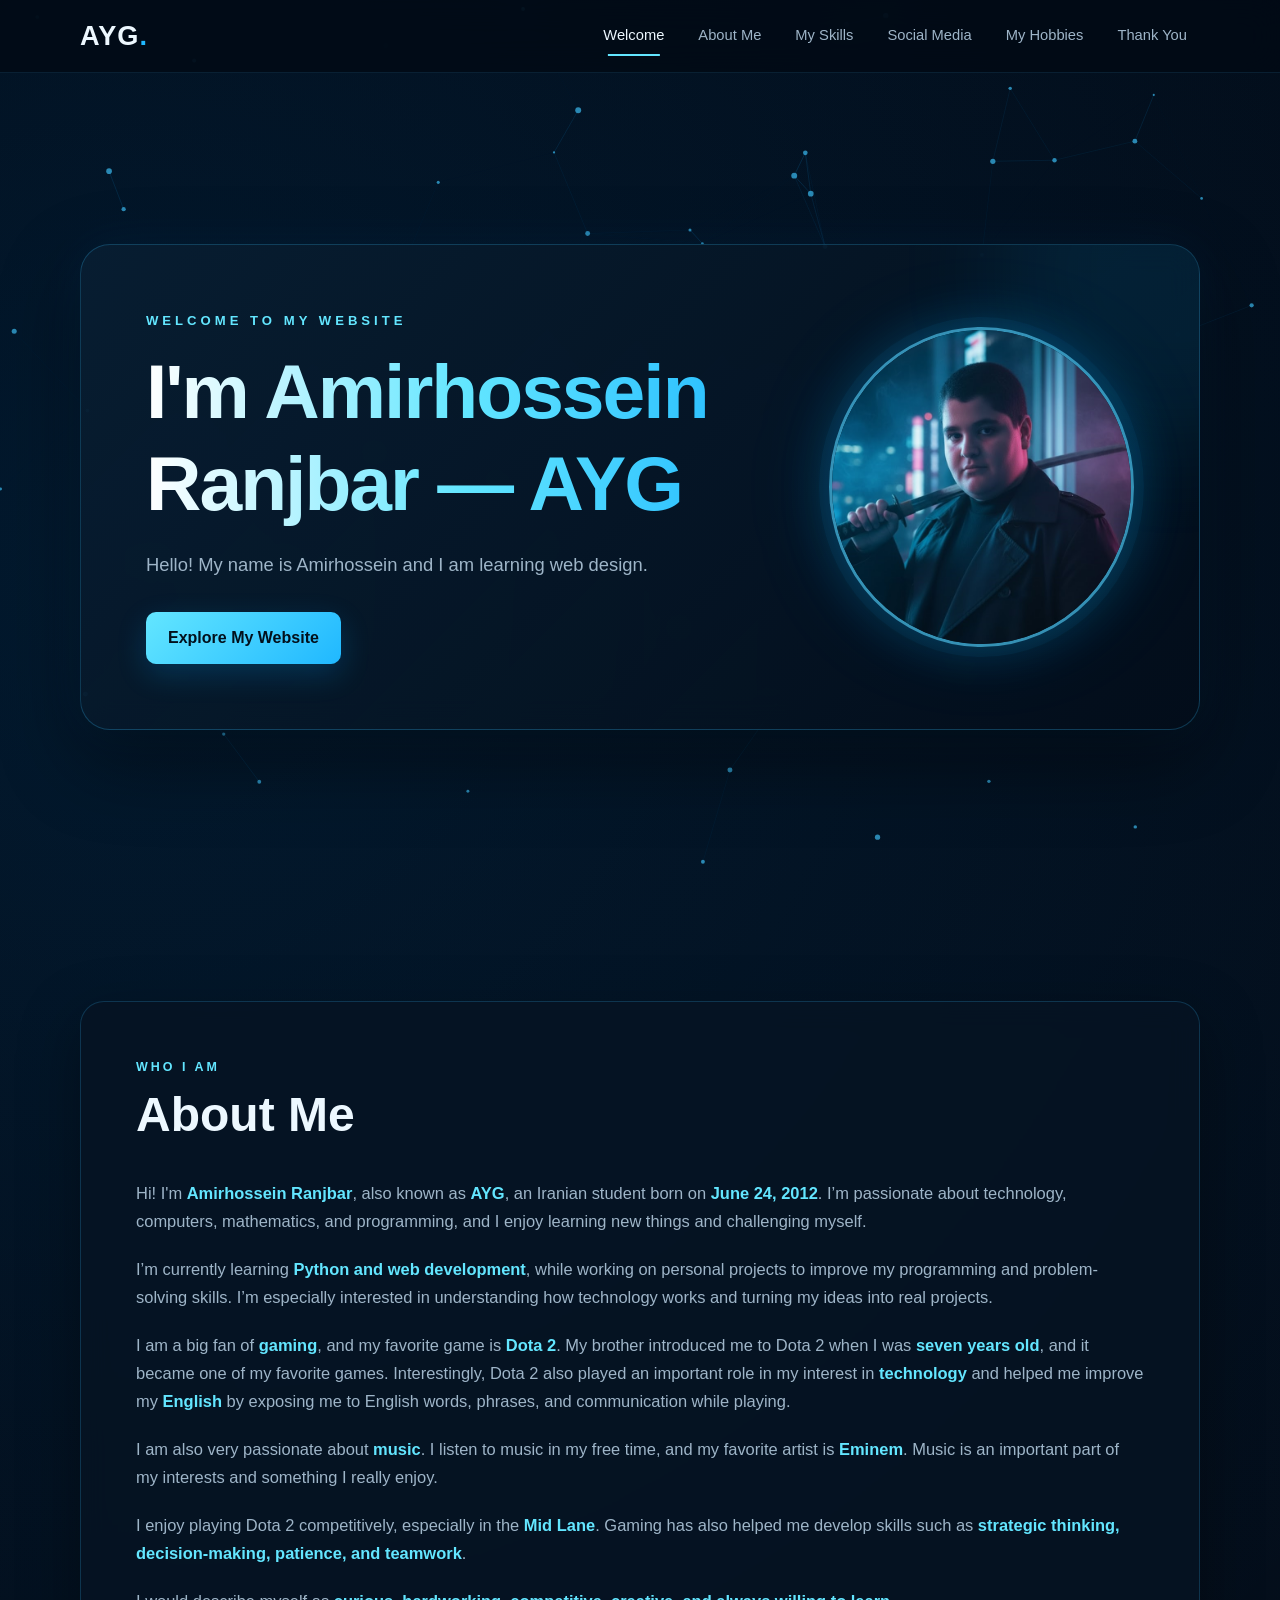
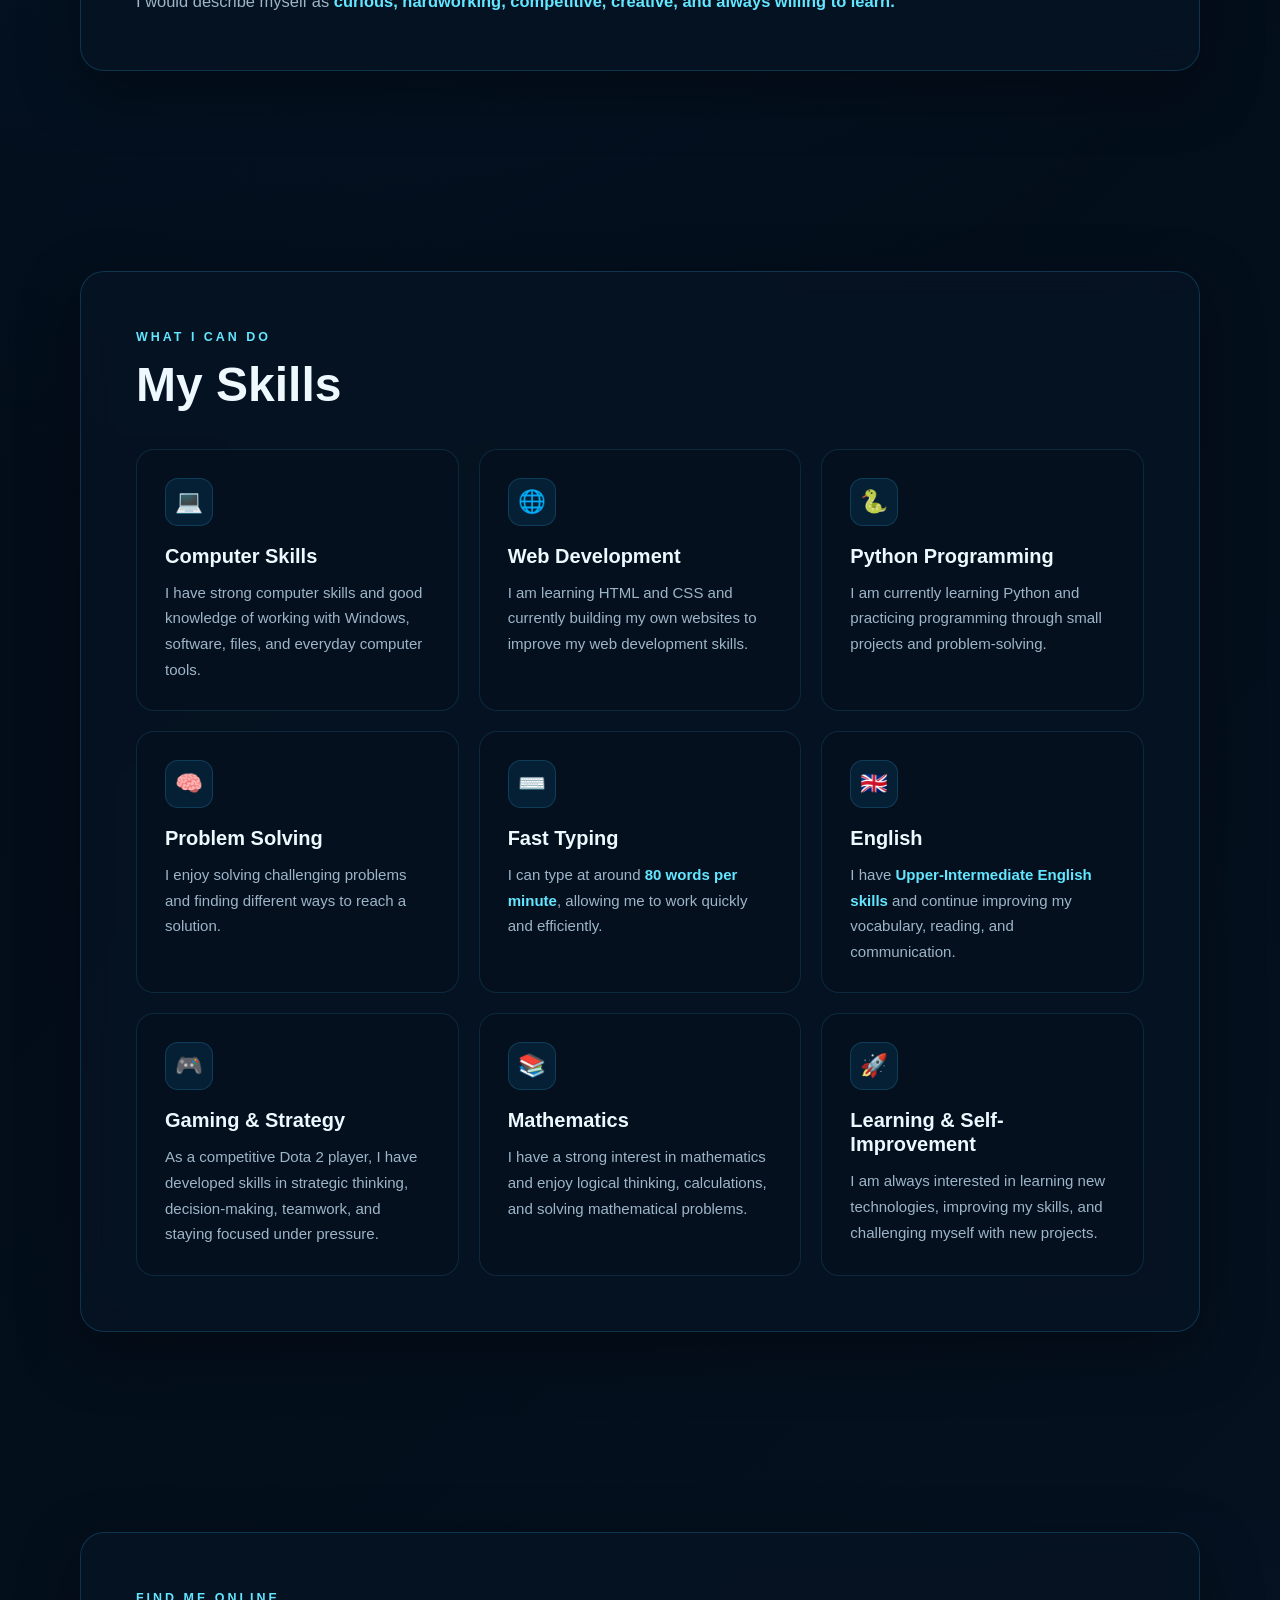
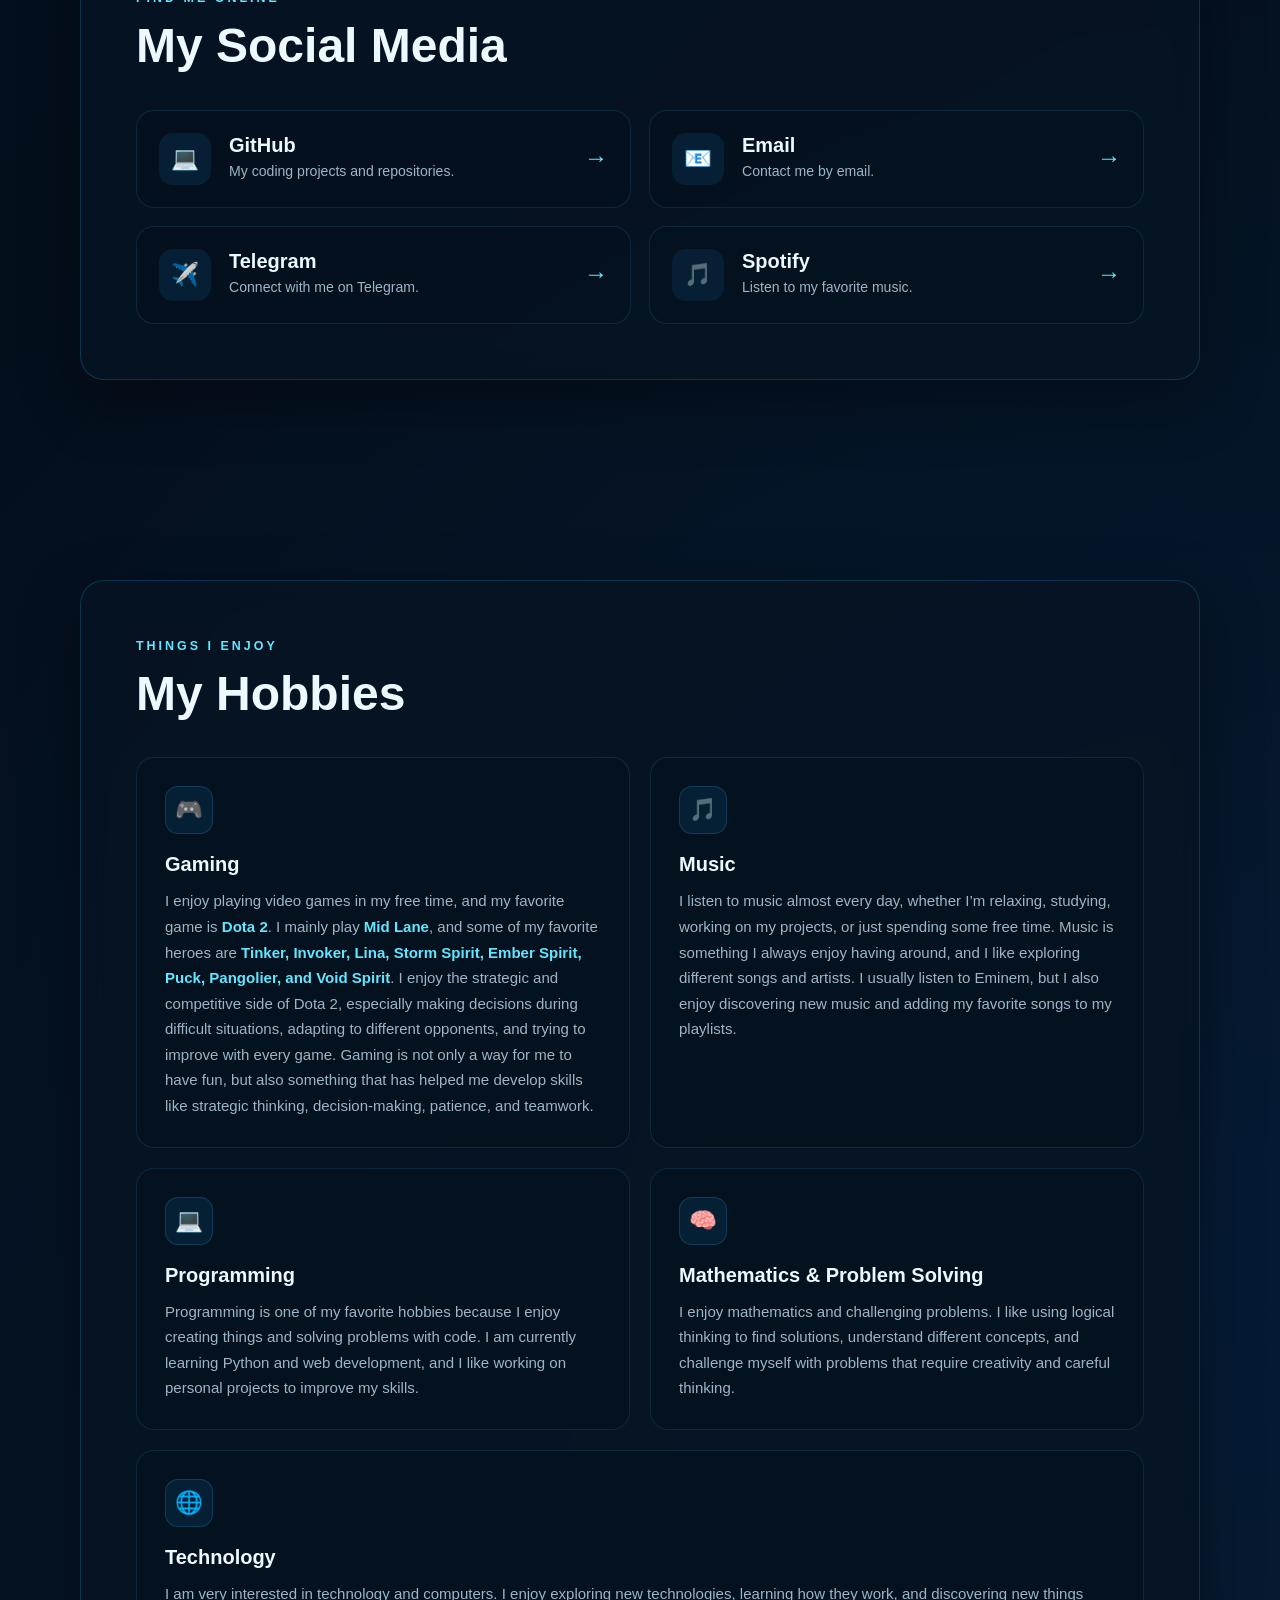
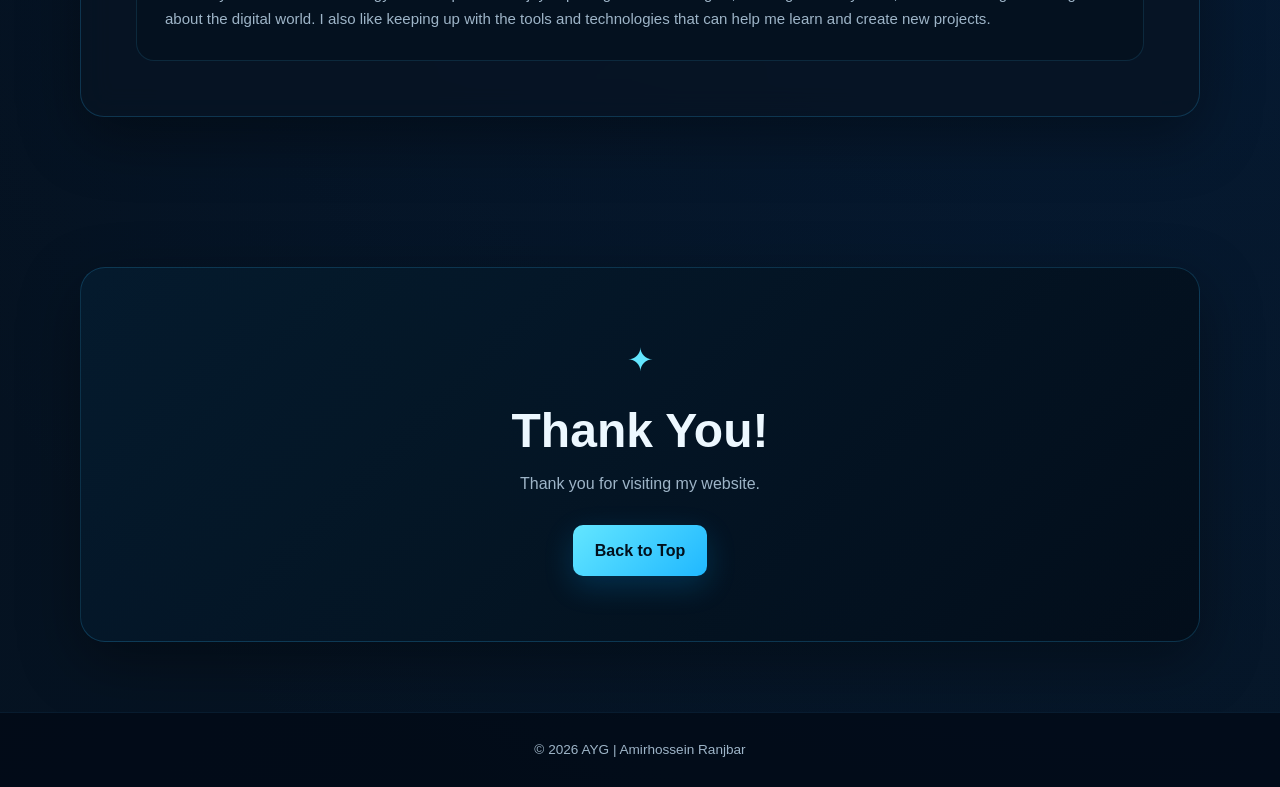
==== commit cd672c81: "Update index.html" ====
--- a/index.html
+++ b/index.html
@@ -4,13 +4,14 @@
 <head>
     <meta charset="UTF-8">
     <meta name="viewport" content="width=device-width, initial-scale=1.0">
-<meta name="google-site-verification" content="e3W013NTQQMsSHLlUUJ615a_Bk-jcoH3CYnU0qtoVMY" />
+    <meta name="google-site-verification" content="e3W013NTQQMsSHLlUUJ615a_Bk-jcoH3CYnU0qtoVMY">
+
     <meta
         name="description"
-        content="Personal website of Amirhossein Ranjbar, also known as AYG."
+        content="Official personal website of Amirhossein Ranjbar, also known as AYG. Explore his programming, web development, mathematics, technology, gaming, and music interests."
     >
 
-    <title>AYG | Amirhossein Ranjbar</title>
+    <title>AYG | Amirhossein Ranjbar – Personal Website</title>
 
     <link rel="stylesheet" href="style.css">
     <script src="script.js" defer></script>
@@ -75,7 +76,7 @@
                         </p>
 
                         <h1>
-                            Welcome to AYG Website!
+                            I'm Amirhossein Ranjbar — AYG
                         </h1>
 
                         <p class="hero-description">
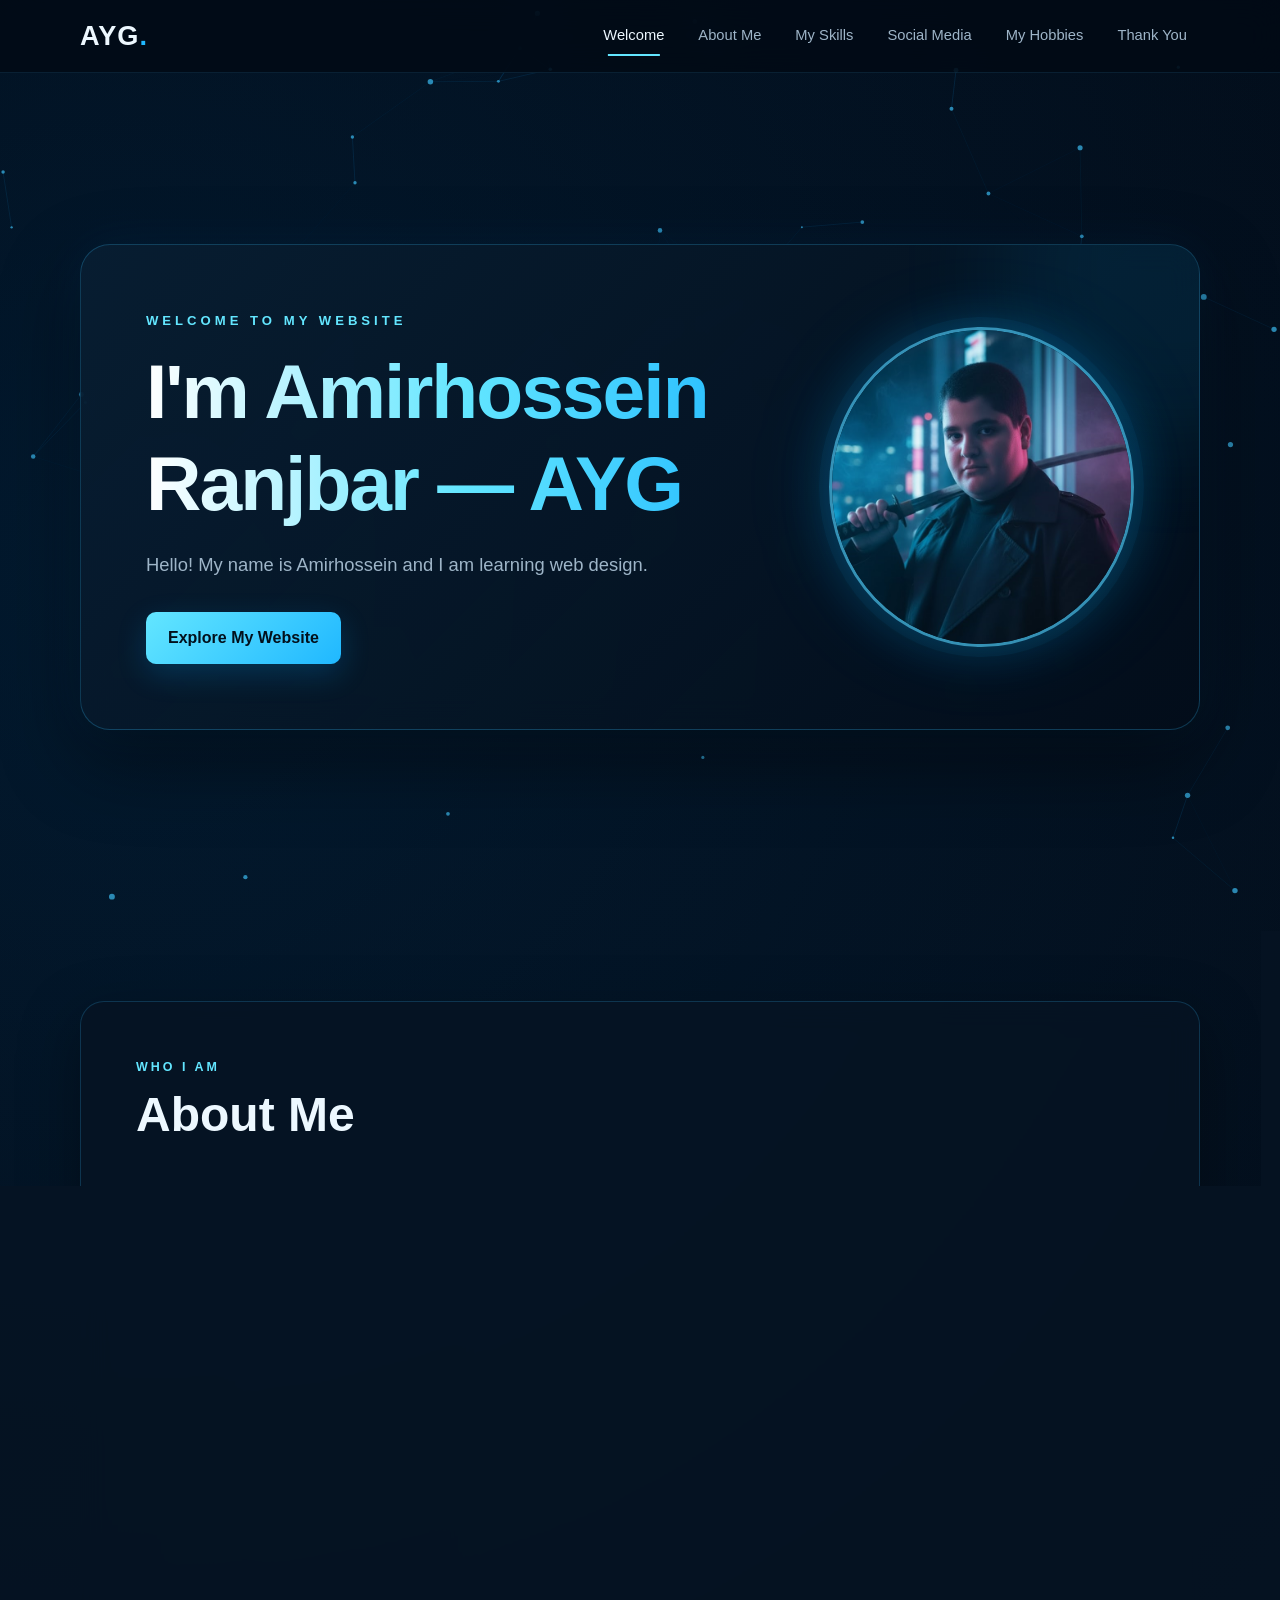
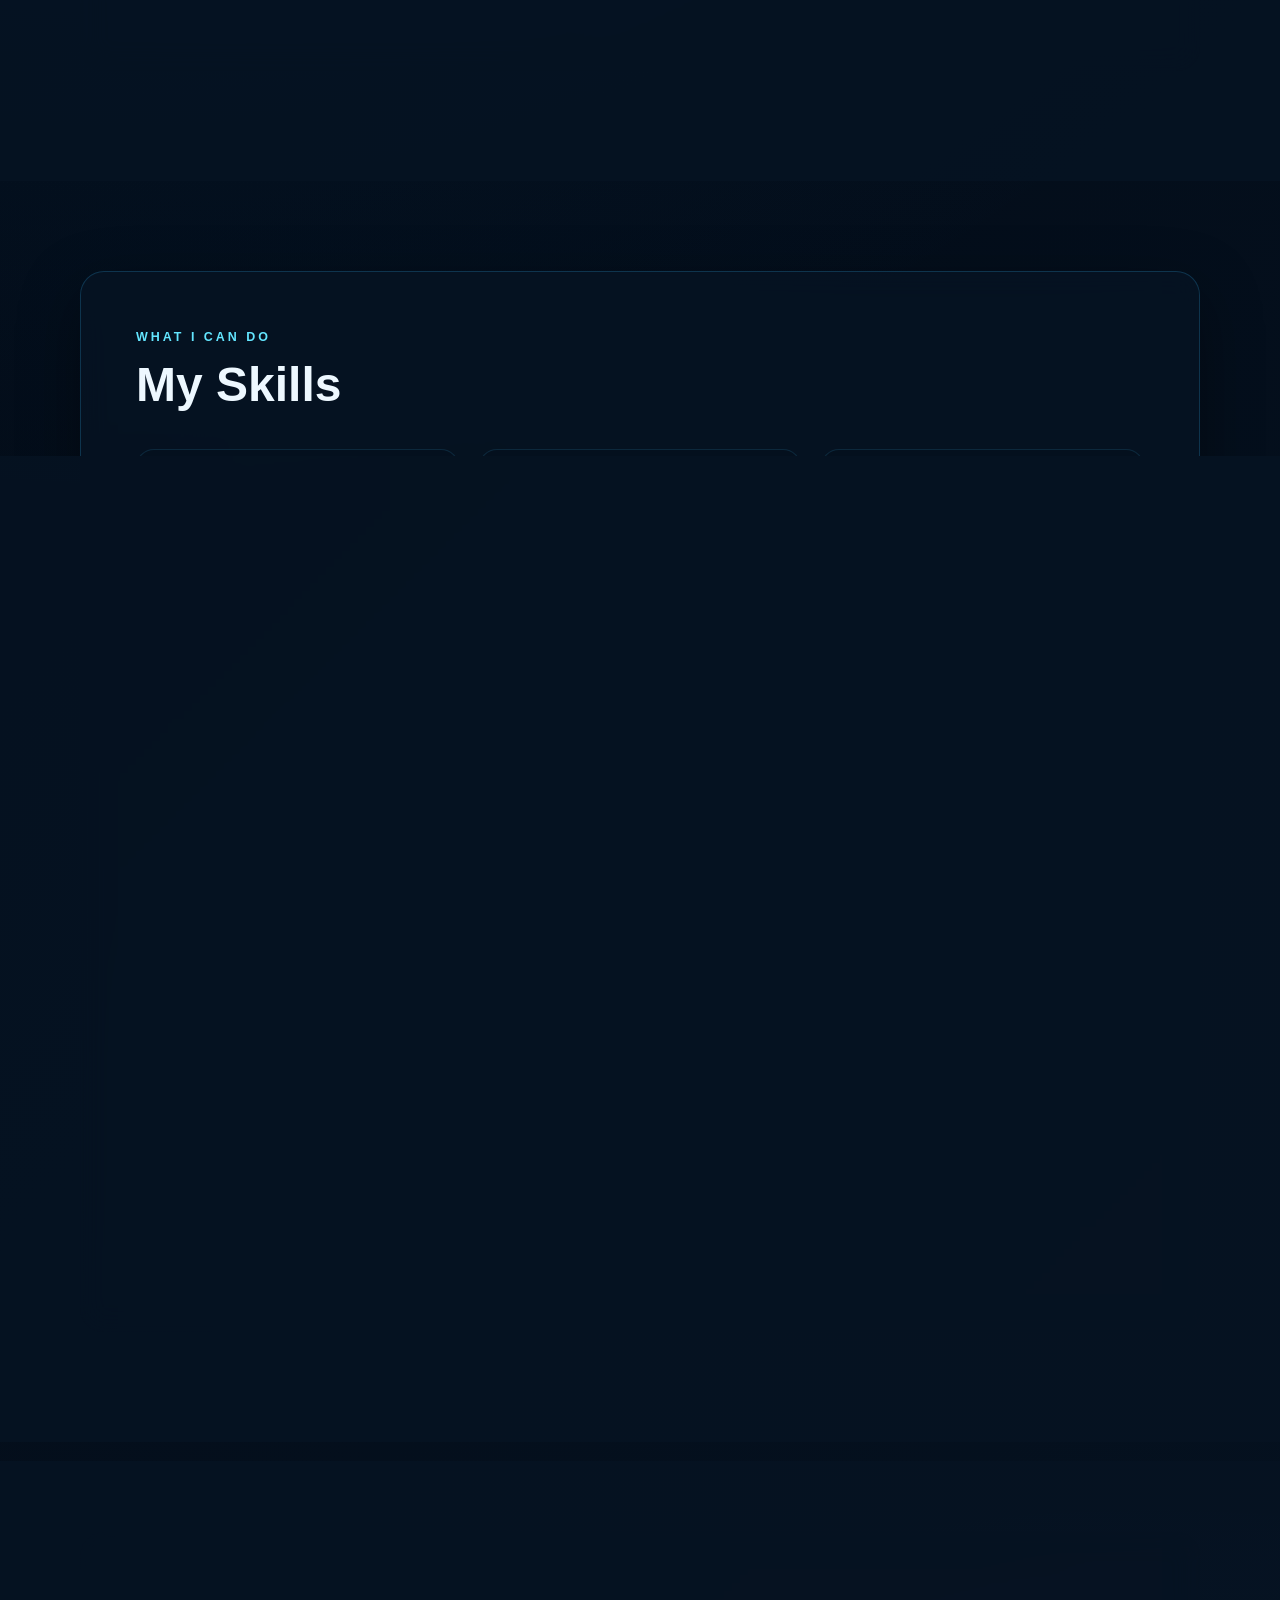
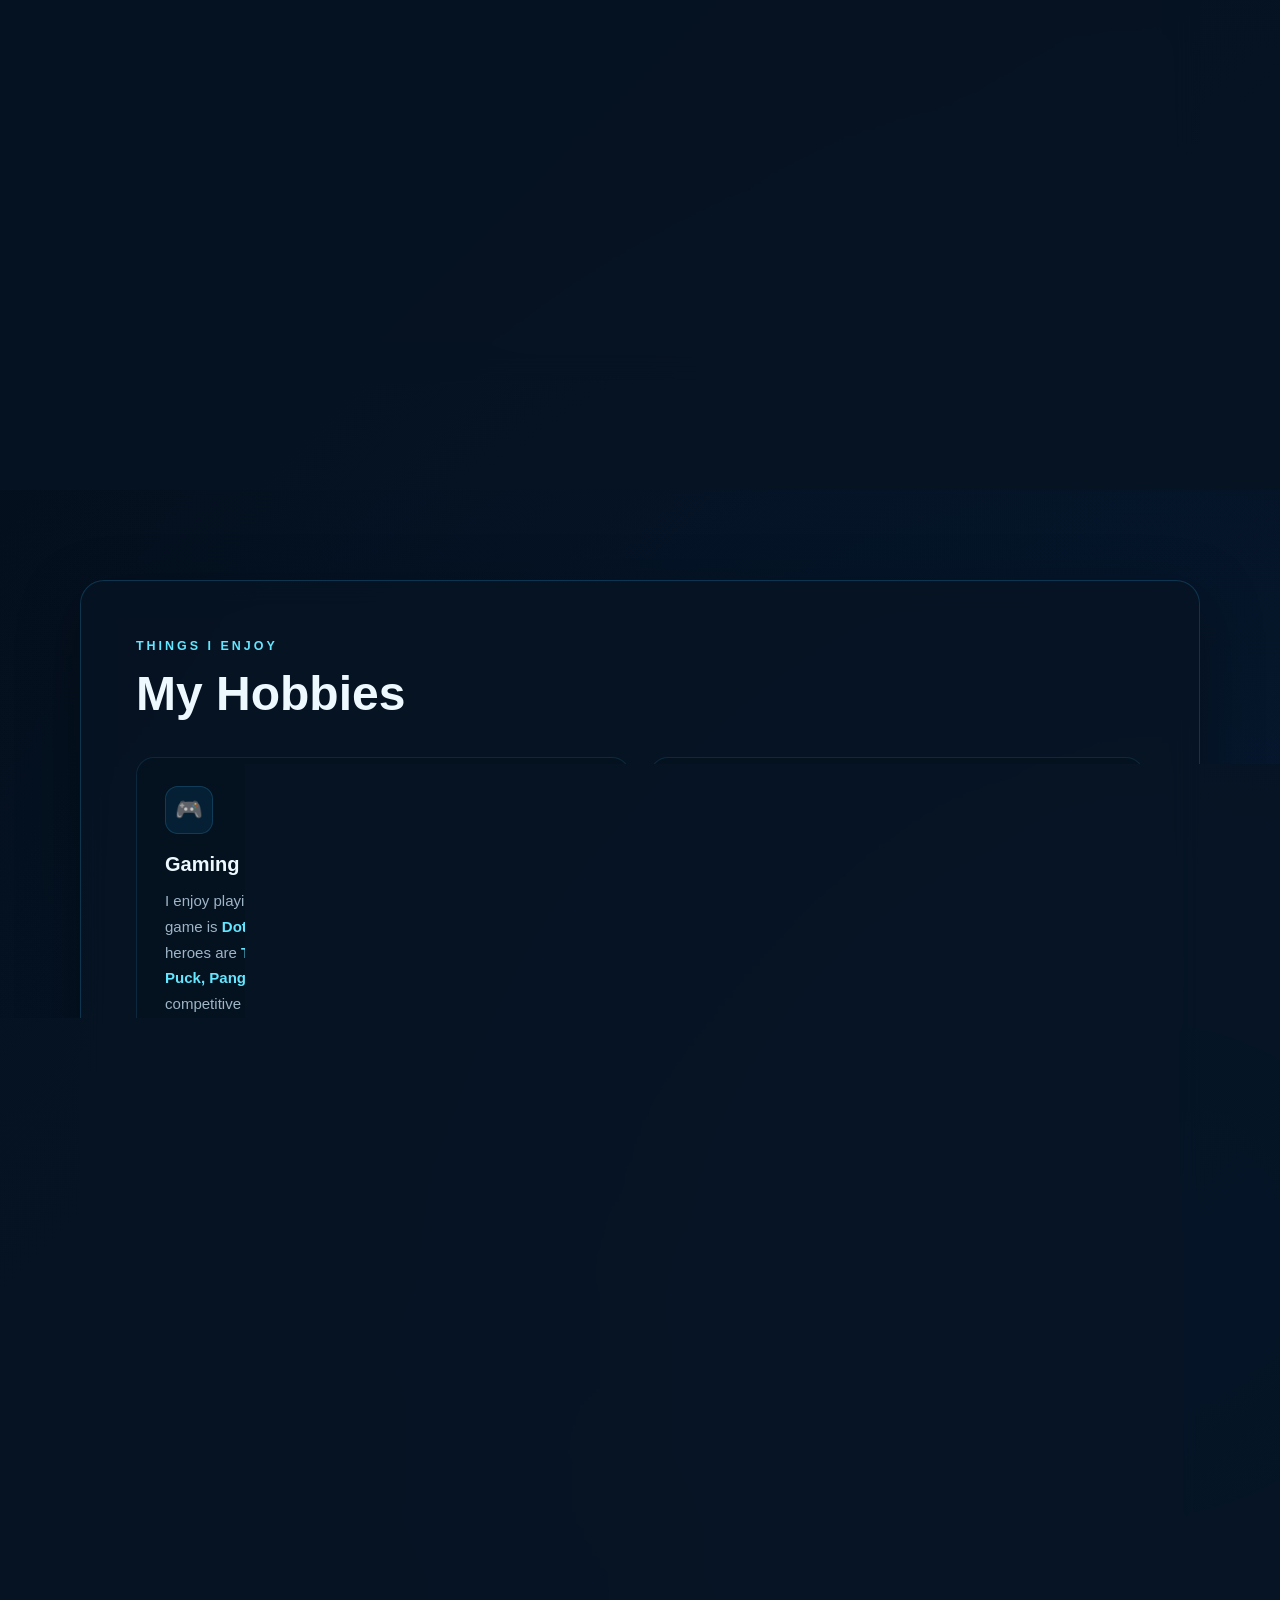
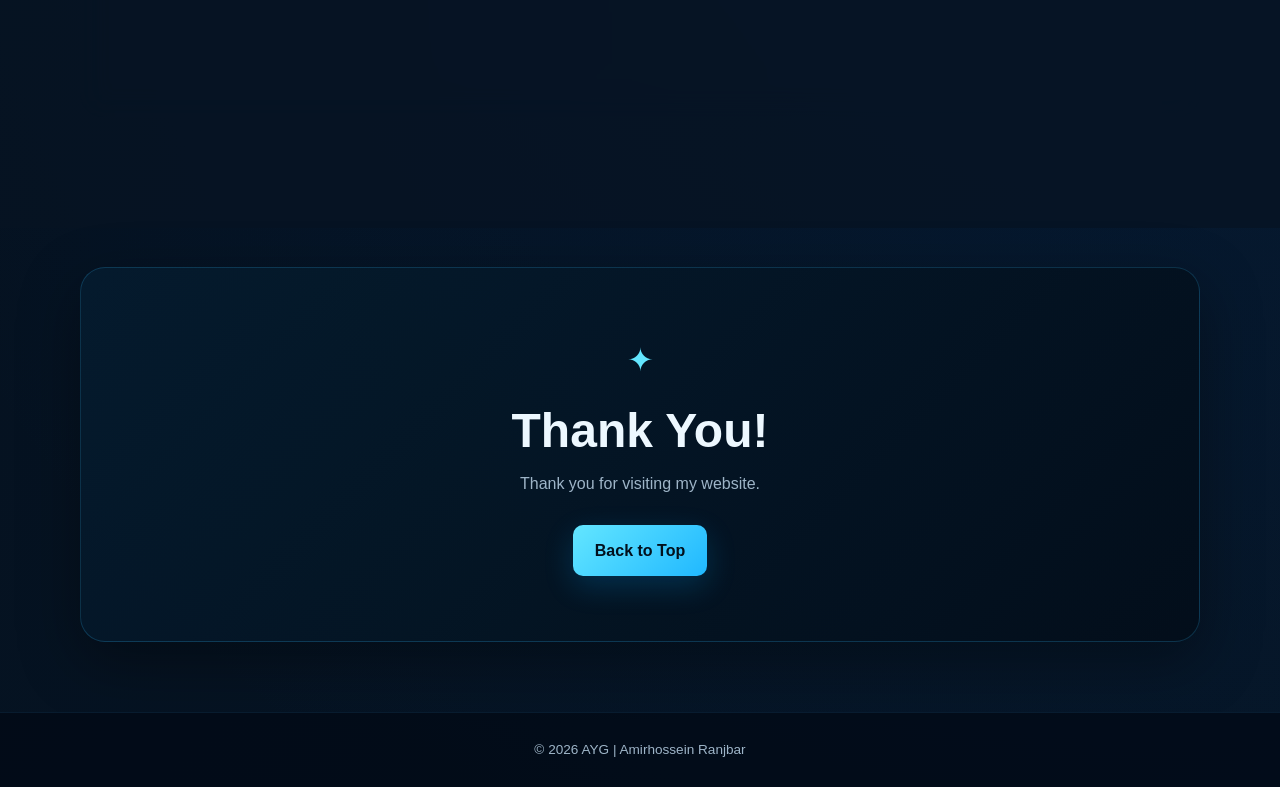
==== commit 4c9a763e: "Update index.html" ====
--- a/index.html
+++ b/index.html
@@ -4,14 +4,29 @@
 <head>
     <meta charset="UTF-8">
     <meta name="viewport" content="width=device-width, initial-scale=1.0">
-    <meta name="google-site-verification" content="e3W013NTQQMsSHLlUUJ615a_Bk-jcoH3CYnU0qtoVMY">
+
+    <meta
+        name="google-site-verification"
+        content="e3W013NTQQMsSHLlUUJ615a_Bk-jcoH3CYnU0qtoVMY"
+    >
 
     <meta
         name="description"
-        content="Official personal website of Amirhossein Ranjbar, also known as AYG. Explore his programming, web development, mathematics, technology, gaming, and music interests."
+        content="Personal website of Amirhossein Ranjbar, also known as AYG. Explore his interests, skills, projects, gaming, programming, mathematics, and music."
     >
 
     <title>AYG | Amirhossein Ranjbar – Personal Website</title>
+
+    <!-- Structured Data -->
+    <script type="application/ld+json">
+    {
+        "@context": "https://schema.org",
+        "@type": "Person",
+        "name": "Amirhossein Ranjbar",
+        "alternateName": "AYG",
+        "url": "https://amirayg.github.io/"
+    }
+    </script>
 
     <link rel="stylesheet" href="style.css">
     <script src="script.js" defer></script>
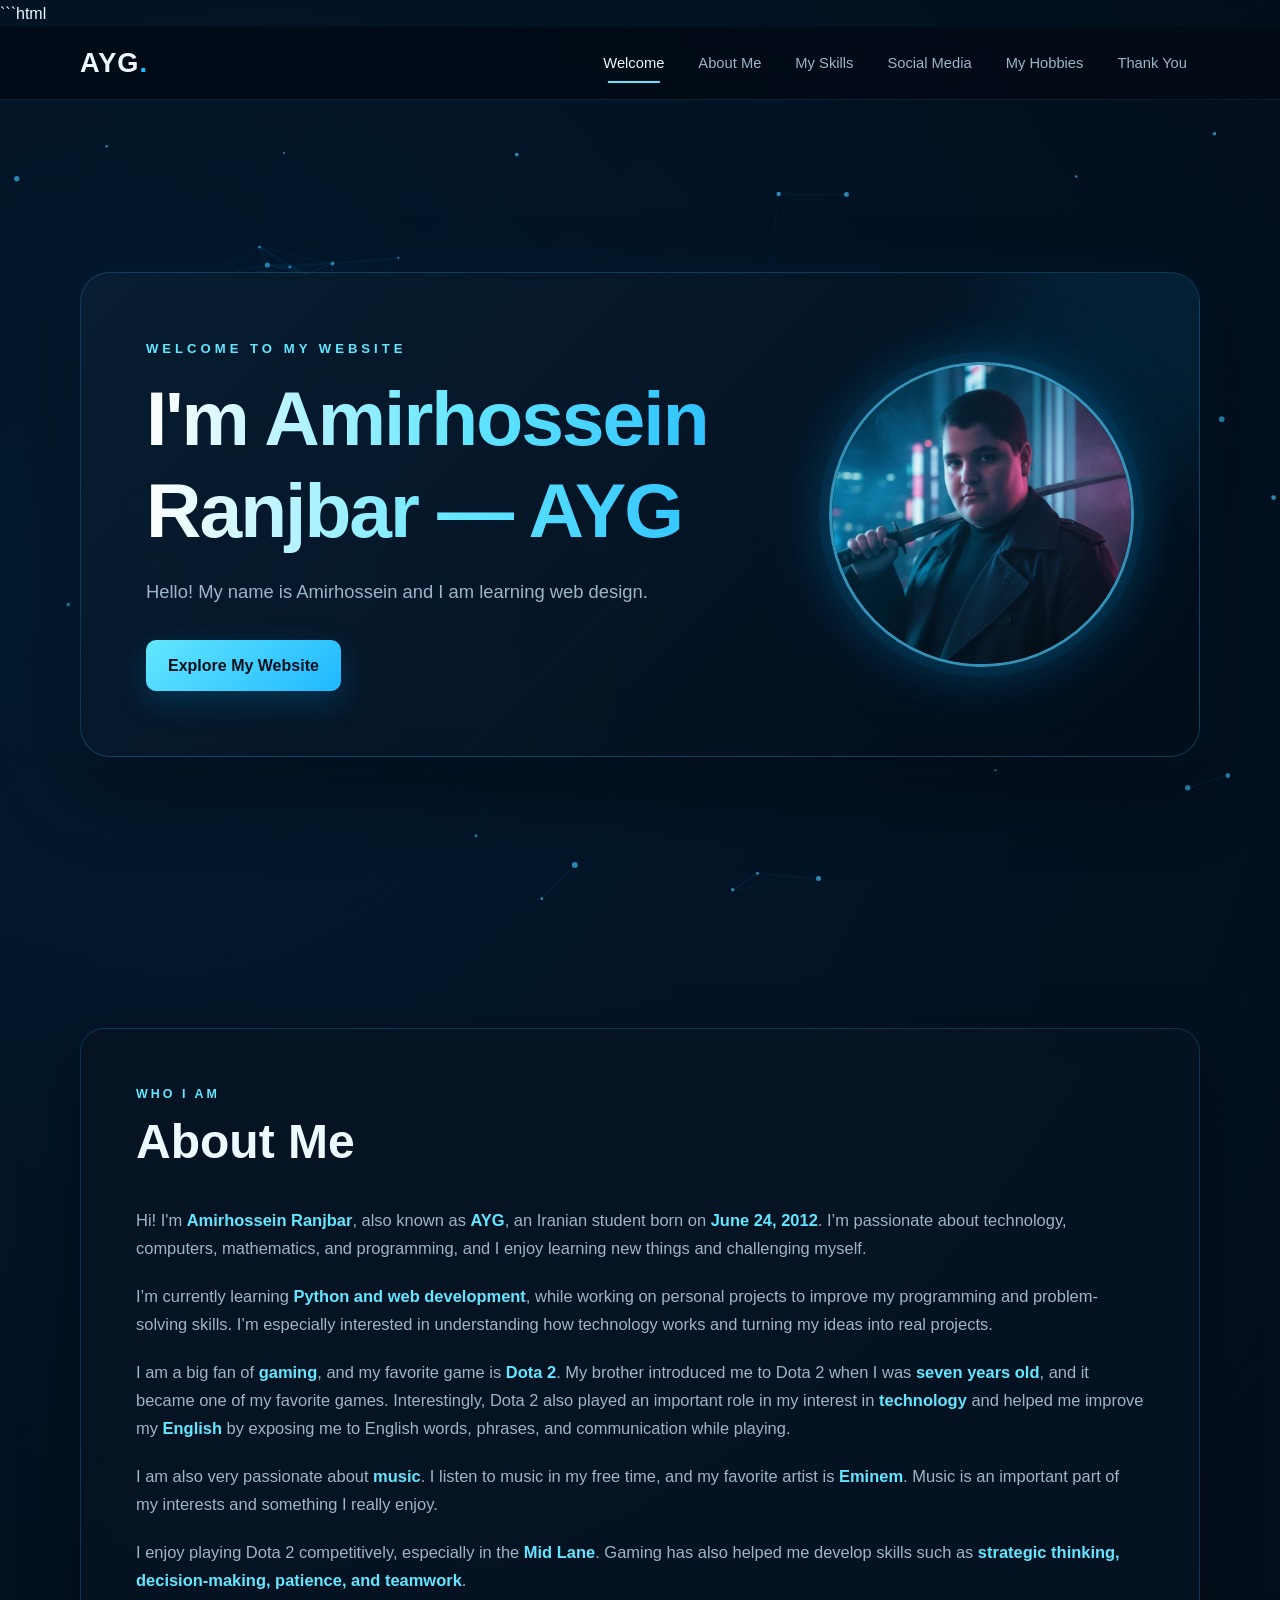
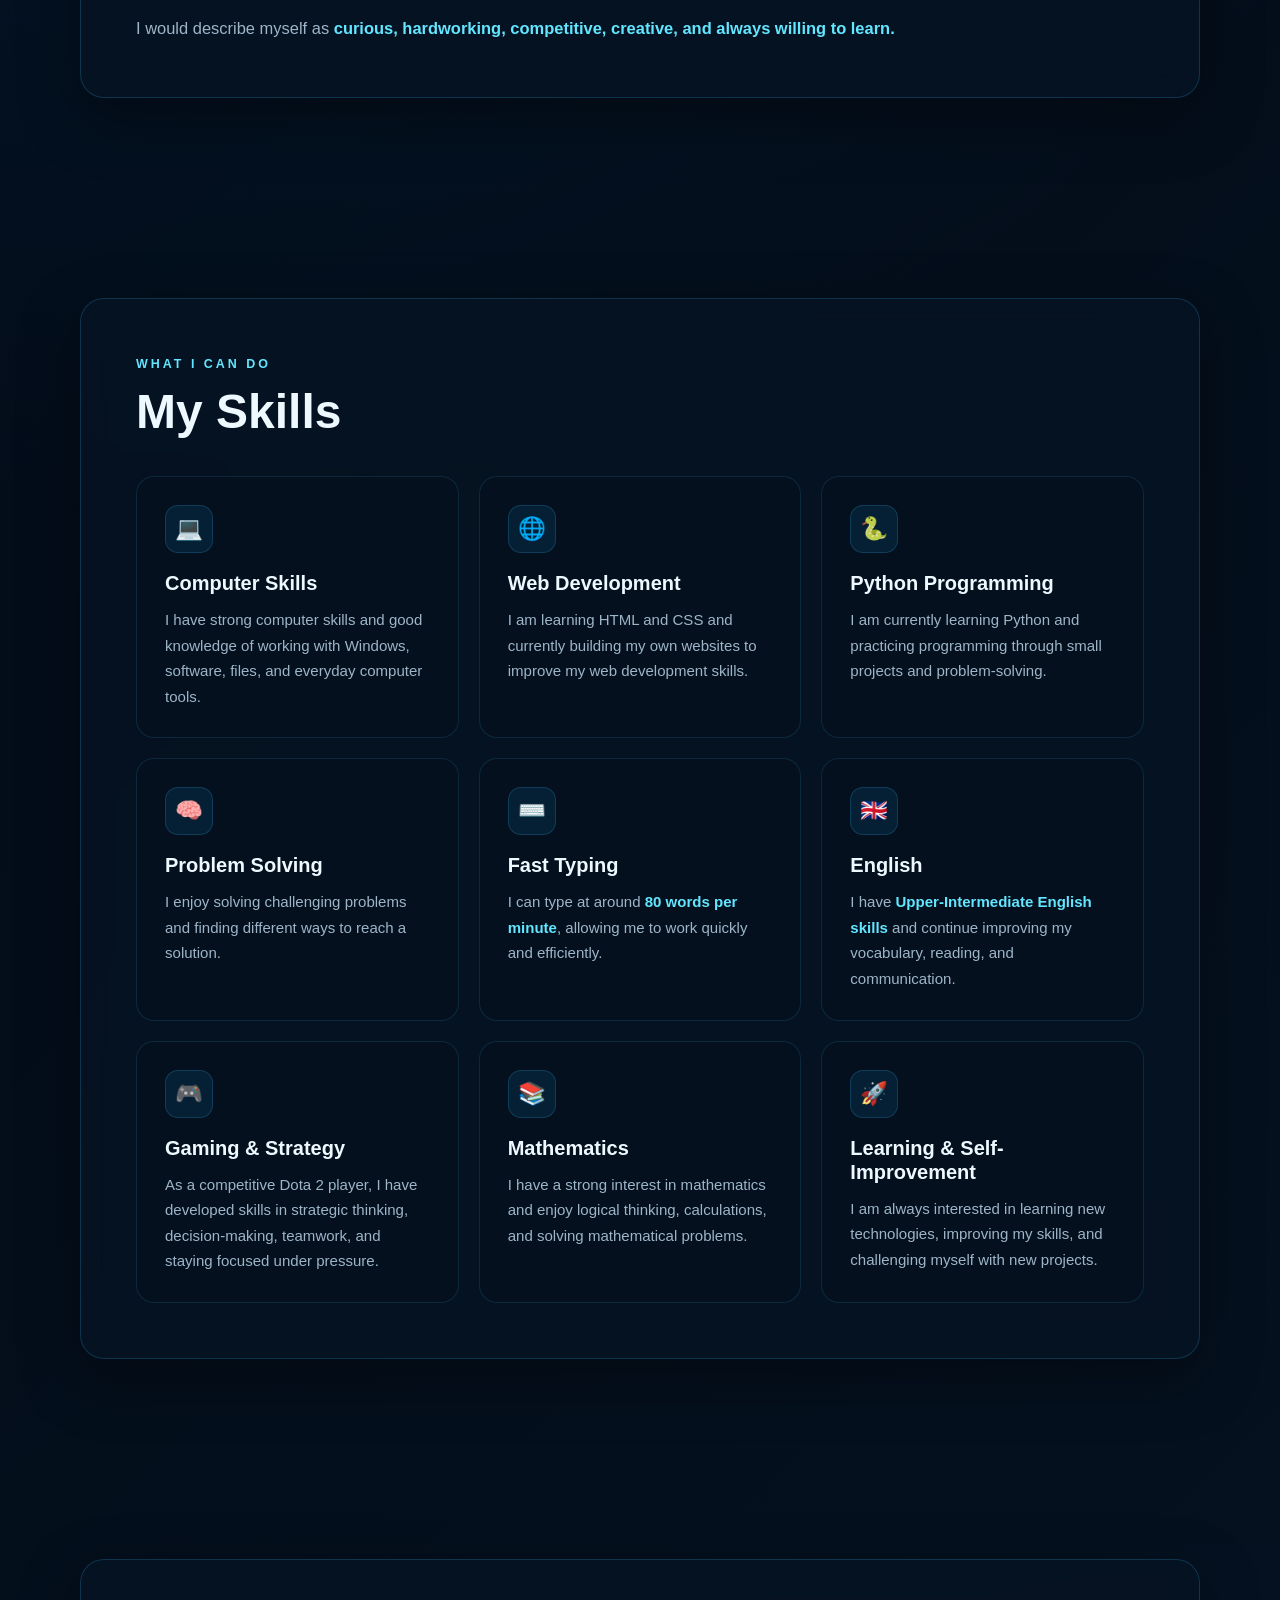
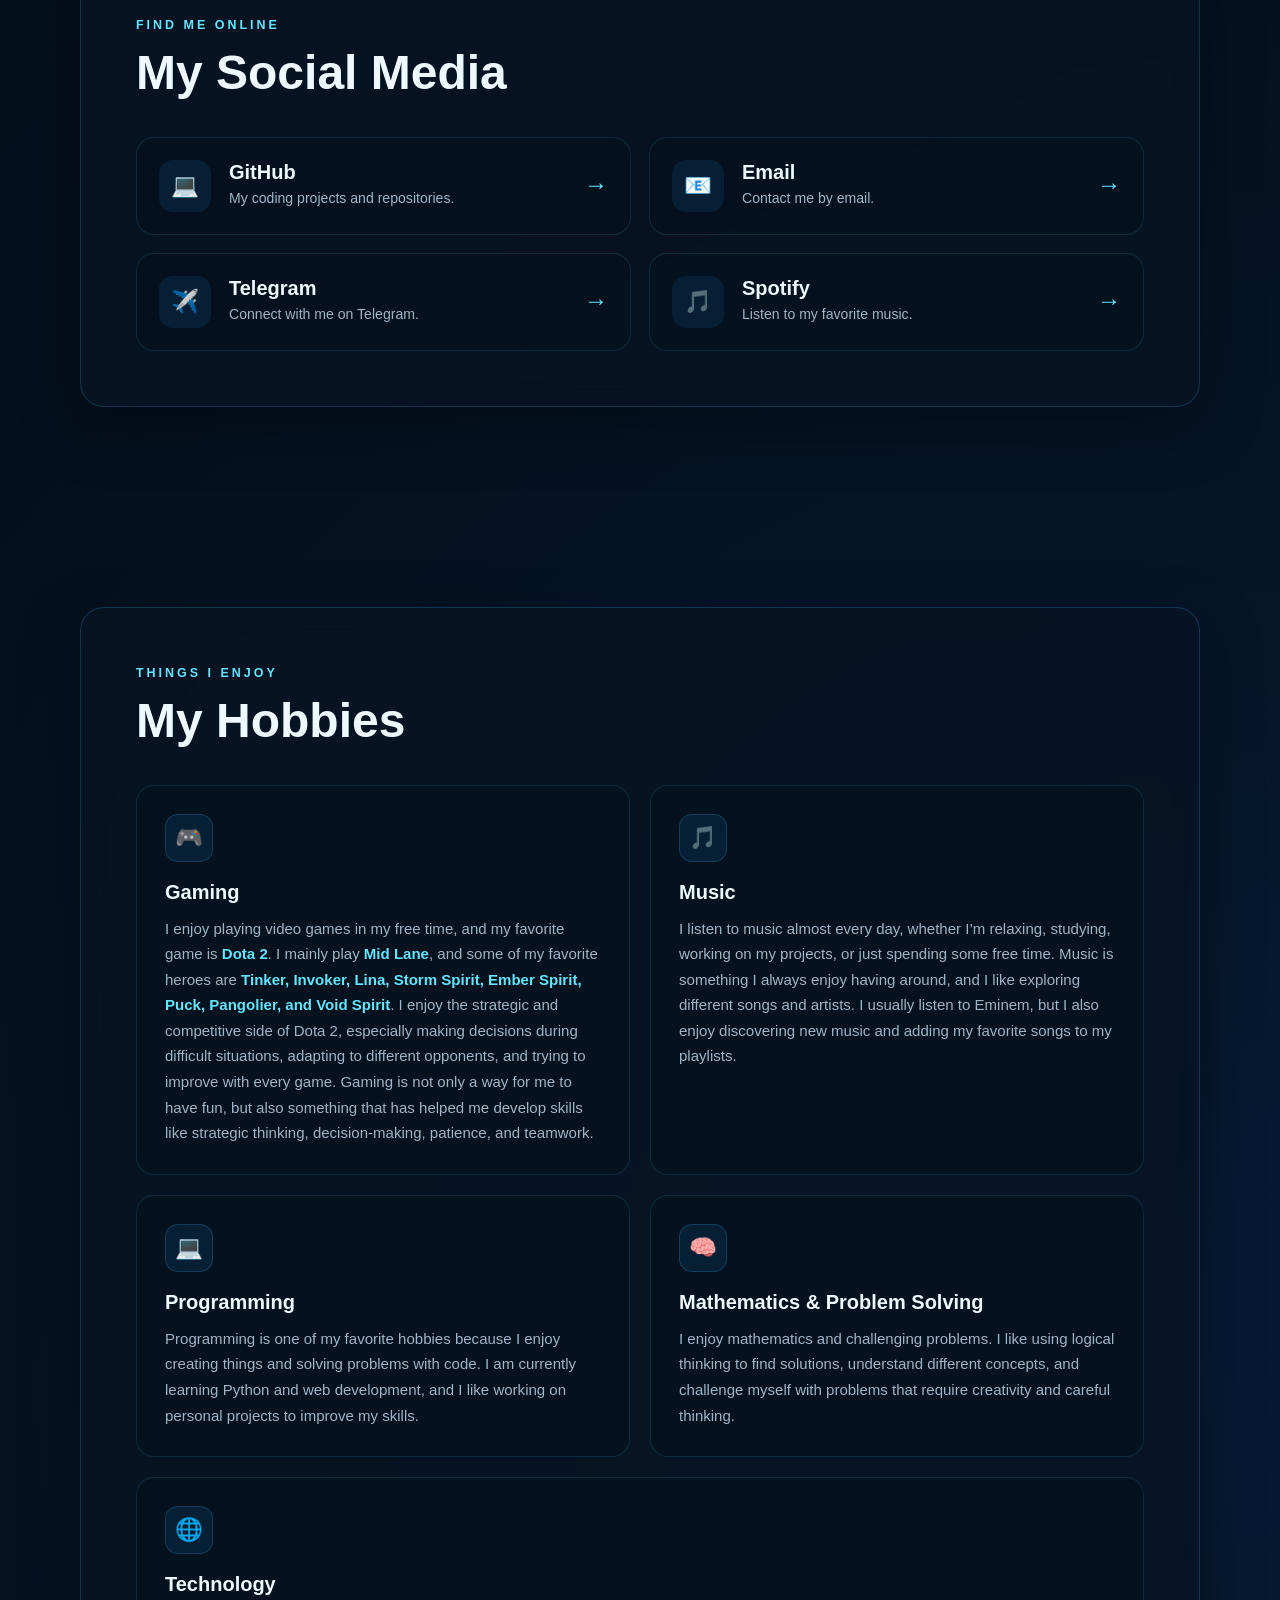
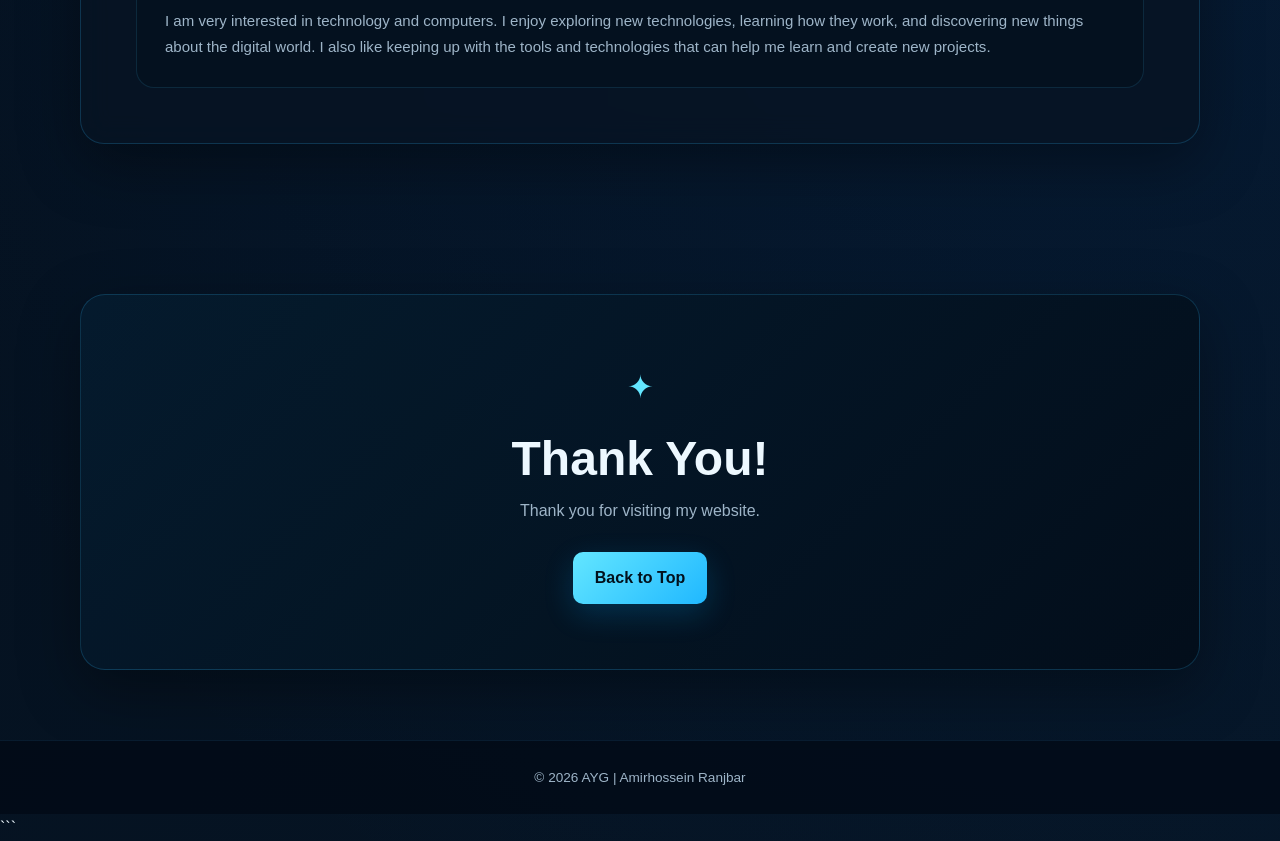
==== commit 2d98e28a: "Update index.html" ====
--- a/index.html
+++ b/index.html
@@ -1,3 +1,4 @@
+```html
 <!DOCTYPE html>
 <html lang="en">
 
@@ -24,7 +25,11 @@
         "@type": "Person",
         "name": "Amirhossein Ranjbar",
         "alternateName": "AYG",
-        "url": "https://amirayg.github.io/"
+        "url": "https://amirayg.github.io/",
+        "sameAs": [
+            "https://github.com/Amirayg",
+            "https://t.me/Amirayg1891"
+        ]
     }
     </script>
 
@@ -703,3 +708,4 @@
 </body>
 
 </html>
+```
--- a/style.css
+++ b/style.css
@@ -511,24 +511,17 @@
 
 .profile-image {
     position: relative;
-
     width: min(320px, 100%);
-
+    height: auto;
     aspect-ratio: 1 / 1;
-
     object-fit: cover;
-
     object-position: center;
-
     border: 3px solid rgba(80, 210, 255, 0.65);
-
     border-radius: 50%;
-
     box-shadow:
         0 0 0 10px rgba(20, 170, 240, 0.05),
         0 0 50px rgba(0, 170, 255, 0.22);
 }
-
 
 /* =========================
    ABOUT
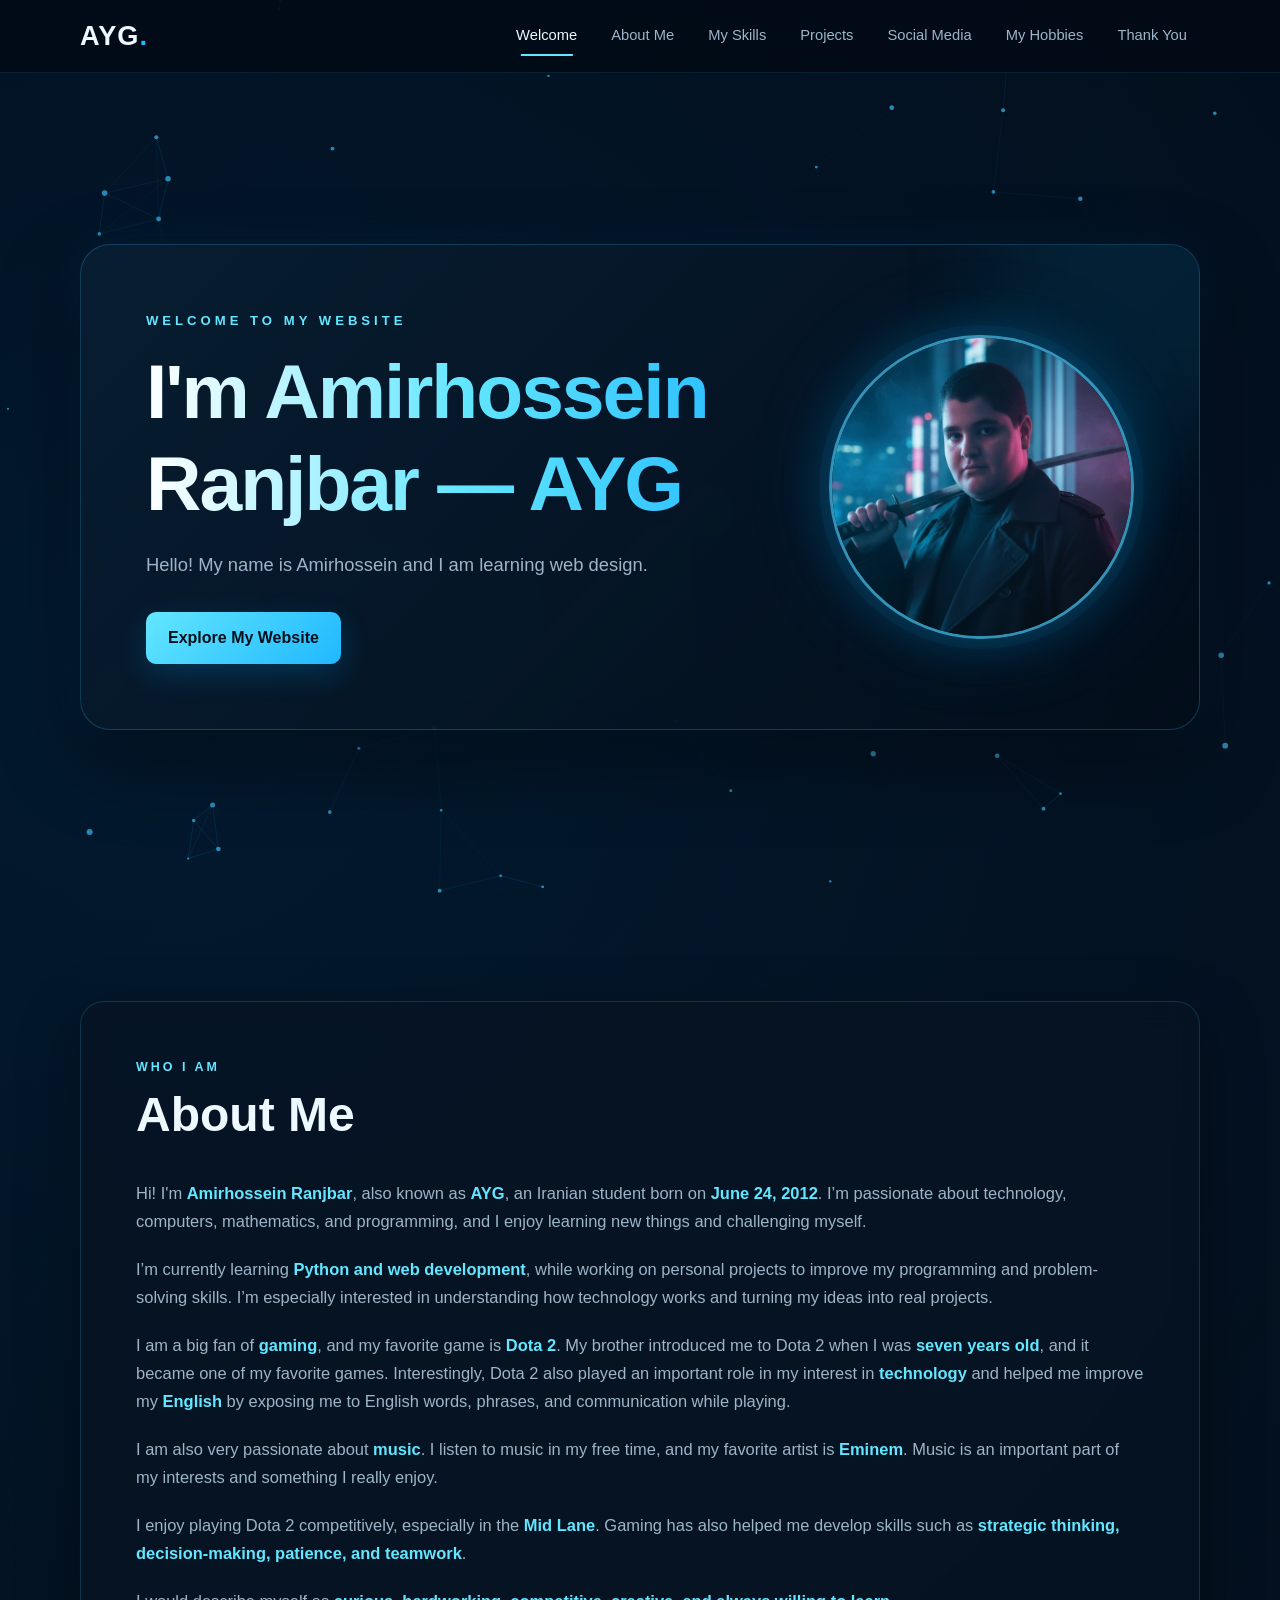
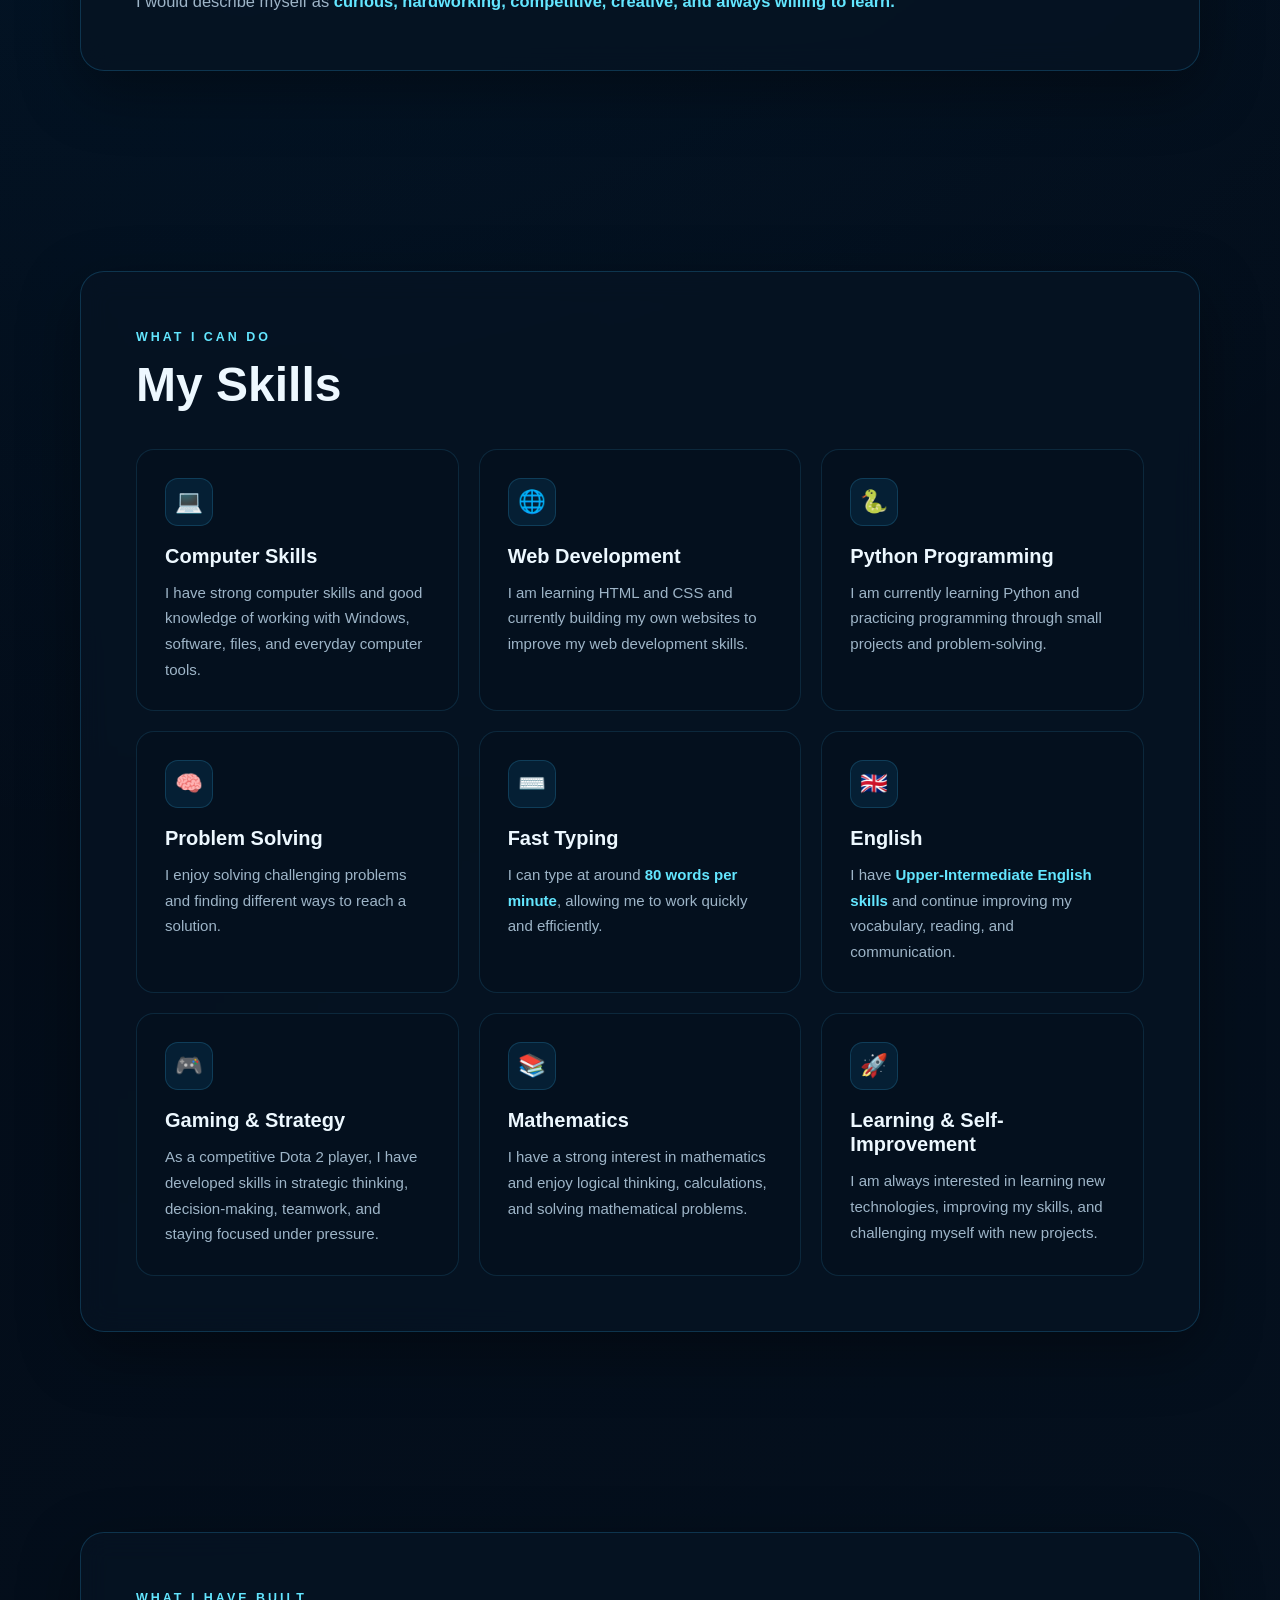
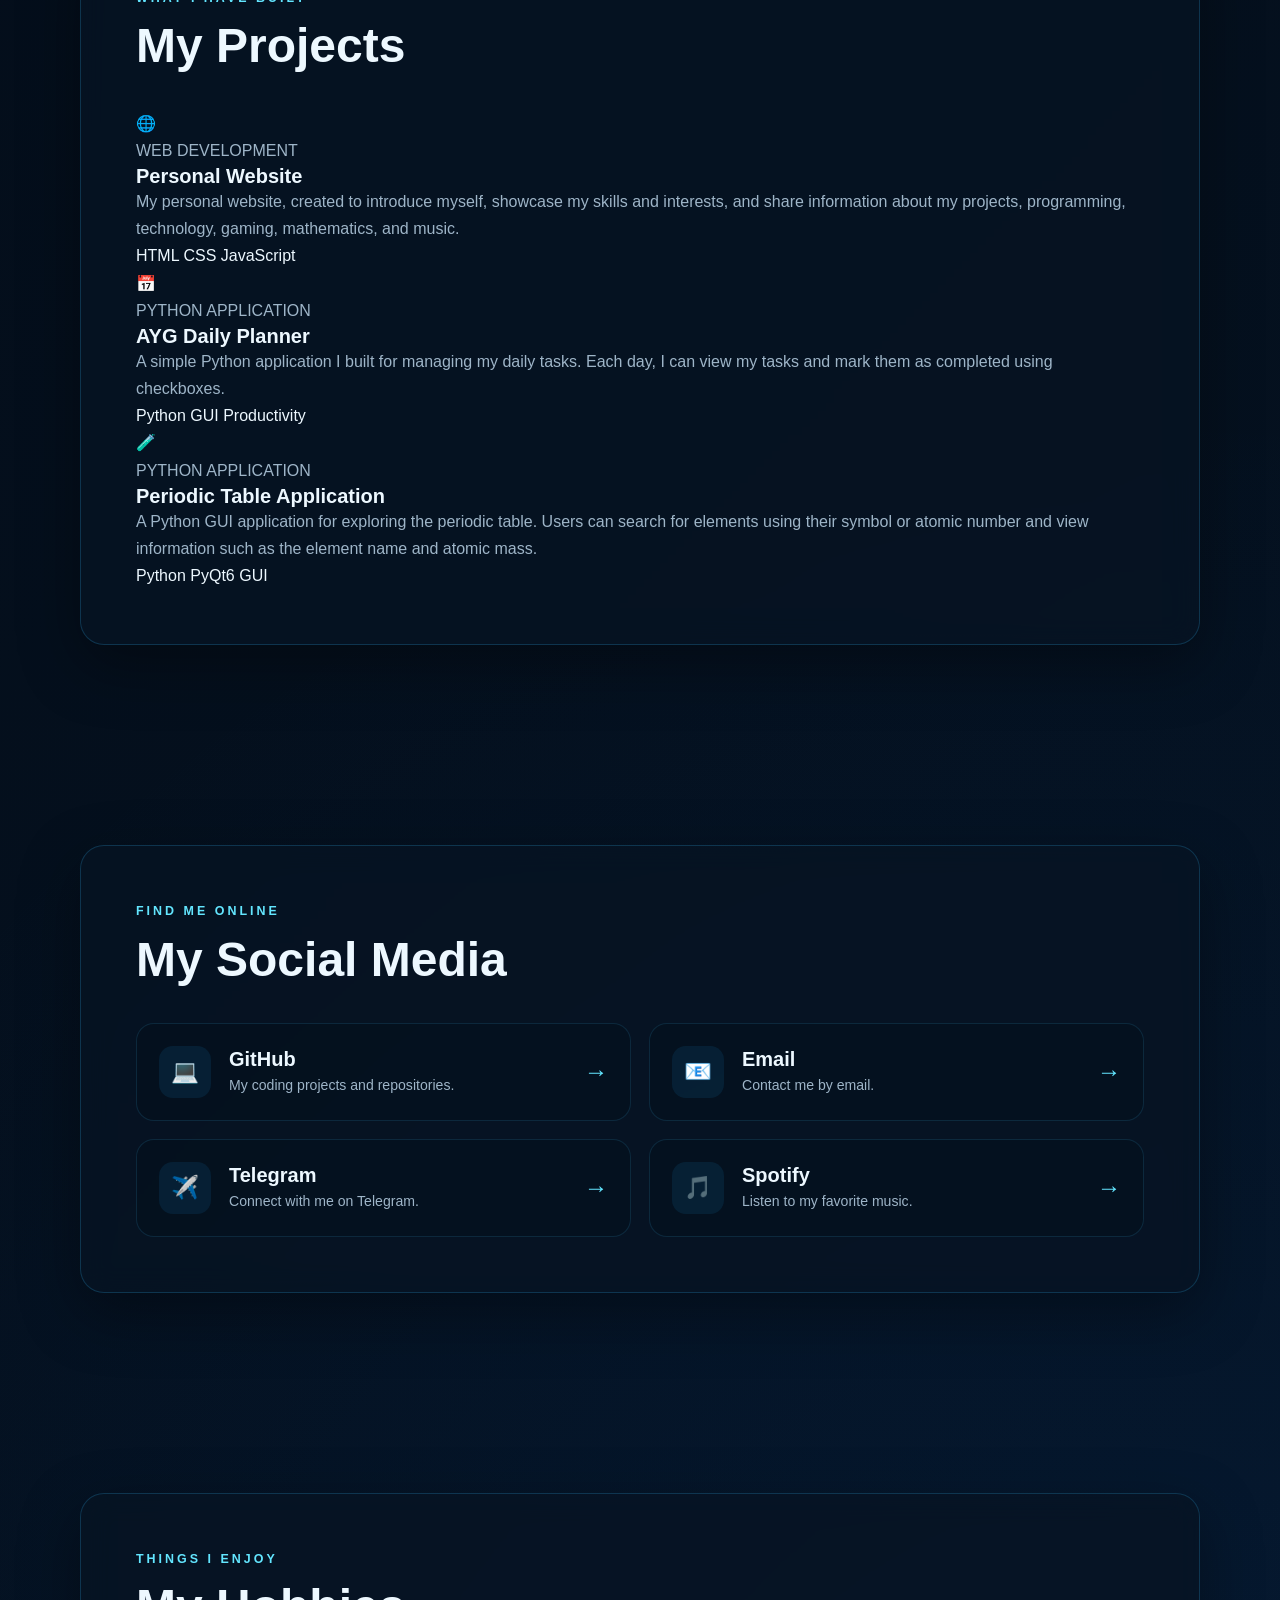
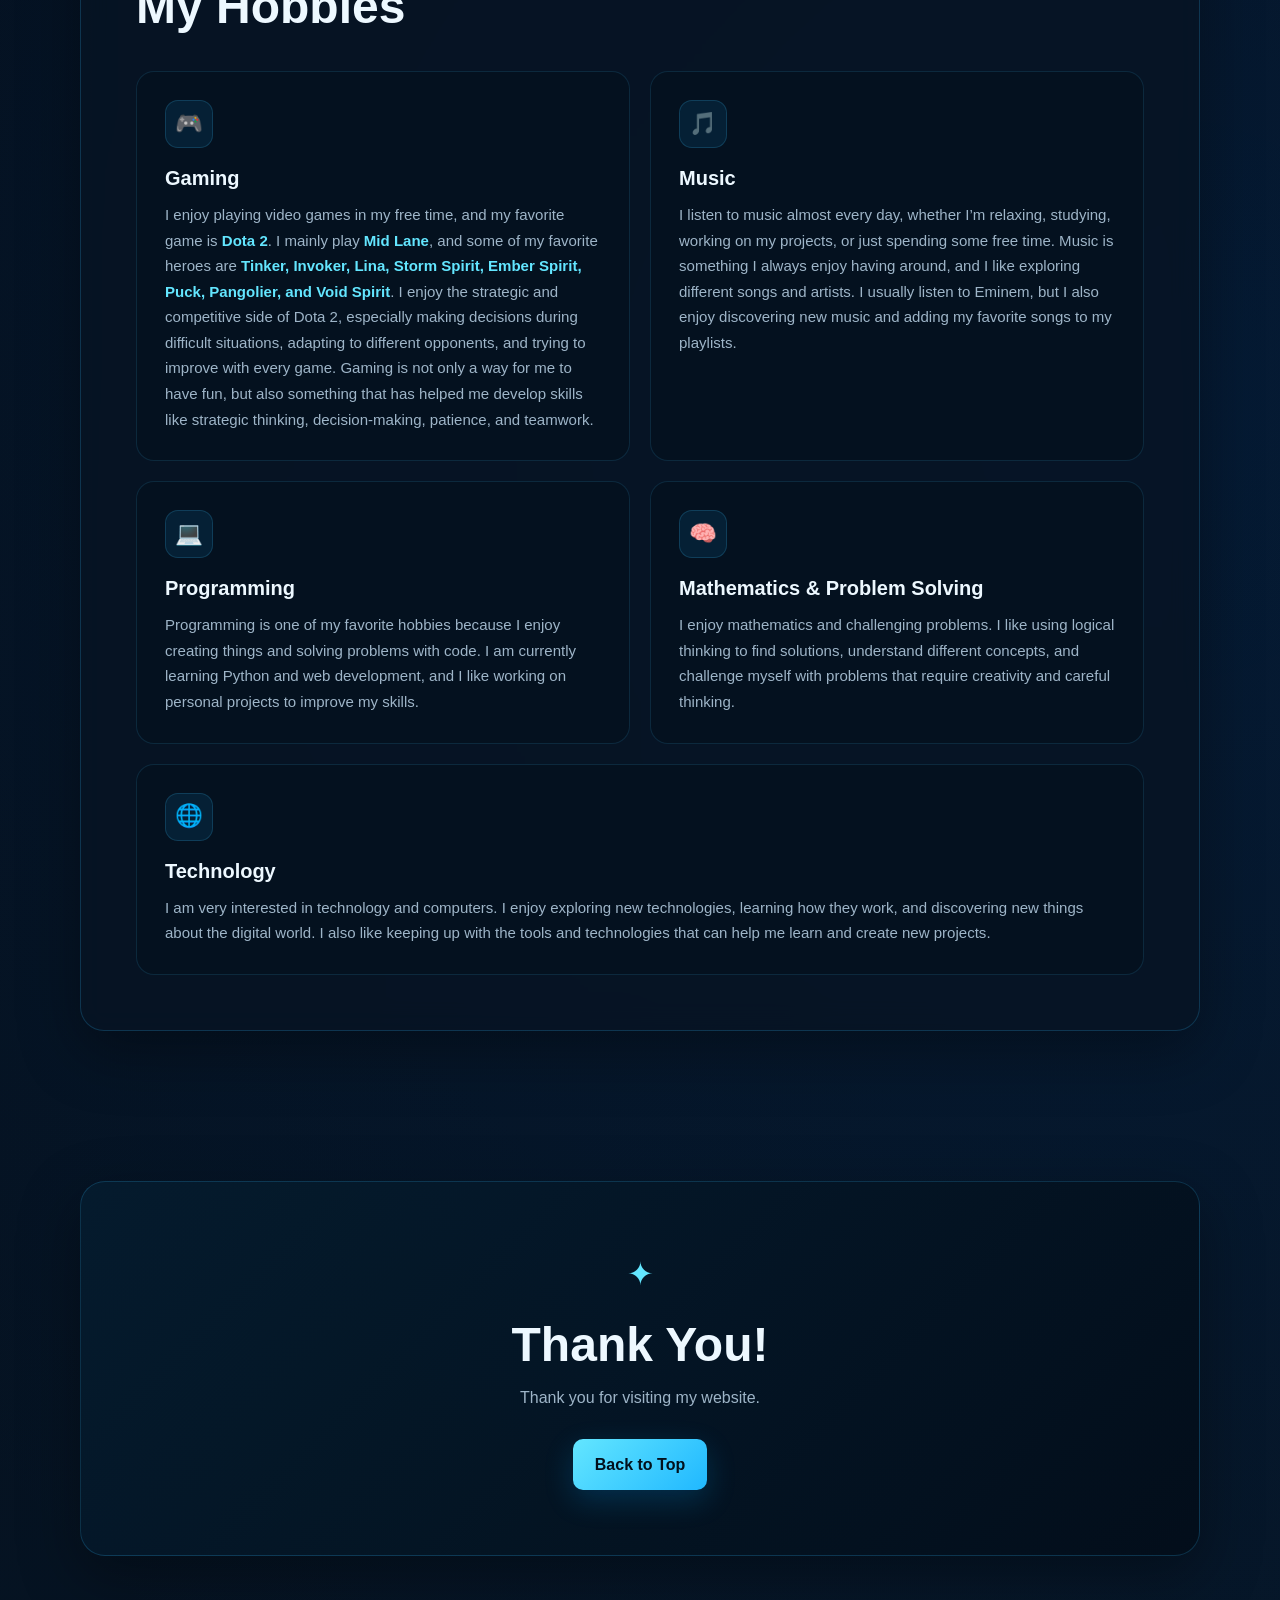
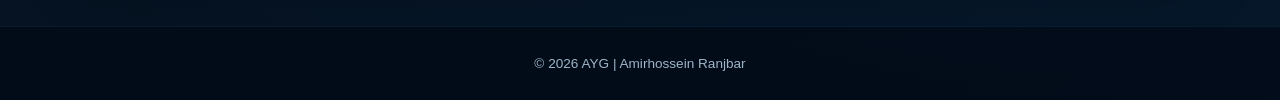
==== commit 099f709a: "Update index.html" ====
--- a/index.html
+++ b/index.html
@@ -1,4 +1,3 @@
-```html
 <!DOCTYPE html>
 <html lang="en">
 
@@ -69,6 +68,7 @@
                 <a href="#welcome" class="nav-link active">Welcome</a>
                 <a href="#about" class="nav-link">About Me</a>
                 <a href="#skills" class="nav-link">My Skills</a>
+                <a href="#projects" class="nav-link">Projects</a>
                 <a href="#social" class="nav-link">Social Media</a>
                 <a href="#hobbies" class="nav-link">My Hobbies</a>
                 <a href="#thank-you" class="nav-link">Thank You</a>
@@ -393,6 +393,136 @@
                                 improving my skills, and challenging myself with
                                 new projects.
                             </p>
+
+                        </article>
+
+                    </div>
+
+                </div>
+
+            </div>
+
+        </section>
+
+
+        <!-- Projects -->
+        <section id="projects" class="section">
+
+            <div class="container">
+
+                <div class="section-card reveal">
+
+                    <p class="section-label">
+                        WHAT I HAVE BUILT
+                    </p>
+
+                    <h2>
+                        My Projects
+                    </h2>
+
+
+                    <div class="projects-grid">
+
+                        <article class="project-card">
+
+                            <div class="project-icon">
+                                🌐
+                            </div>
+
+                            <div class="project-content">
+
+                                <p class="project-type">
+                                    WEB DEVELOPMENT
+                                </p>
+
+                                <h3>
+                                    Personal Website
+                                </h3>
+
+                                <p>
+                                    My personal website, created to introduce
+                                    myself, showcase my skills and interests,
+                                    and share information about my projects,
+                                    programming, technology, gaming, mathematics,
+                                    and music.
+                                </p>
+
+                                <div class="project-tech">
+                                    <span>HTML</span>
+                                    <span>CSS</span>
+                                    <span>JavaScript</span>
+                                </div>
+
+                            </div>
+
+                        </article>
+
+
+                        <article class="project-card">
+
+                            <div class="project-icon">
+                                📅
+                            </div>
+
+                            <div class="project-content">
+
+                                <p class="project-type">
+                                    PYTHON APPLICATION
+                                </p>
+
+                                <h3>
+                                    AYG Daily Planner
+                                </h3>
+
+                                <p>
+                                    A simple Python application I built for
+                                    managing my daily tasks. Each day, I can
+                                    view my tasks and mark them as completed
+                                    using checkboxes.
+                                </p>
+
+                                <div class="project-tech">
+                                    <span>Python</span>
+                                    <span>GUI</span>
+                                    <span>Productivity</span>
+                                </div>
+
+                            </div>
+
+                        </article>
+
+
+                        <article class="project-card">
+
+                            <div class="project-icon">
+                                🧪
+                            </div>
+
+                            <div class="project-content">
+
+                                <p class="project-type">
+                                    PYTHON APPLICATION
+                                </p>
+
+                                <h3>
+                                    Periodic Table Application
+                                </h3>
+
+                                <p>
+                                    A Python GUI application for exploring the
+                                    periodic table. Users can search for elements
+                                    using their symbol or atomic number and view
+                                    information such as the element name and
+                                    atomic mass.
+                                </p>
+
+                                <div class="project-tech">
+                                    <span>Python</span>
+                                    <span>PyQt6</span>
+                                    <span>GUI</span>
+                                </div>
+
+                            </div>
 
                         </article>
 
@@ -708,4 +838,3 @@
 </body>
 
 </html>
-```
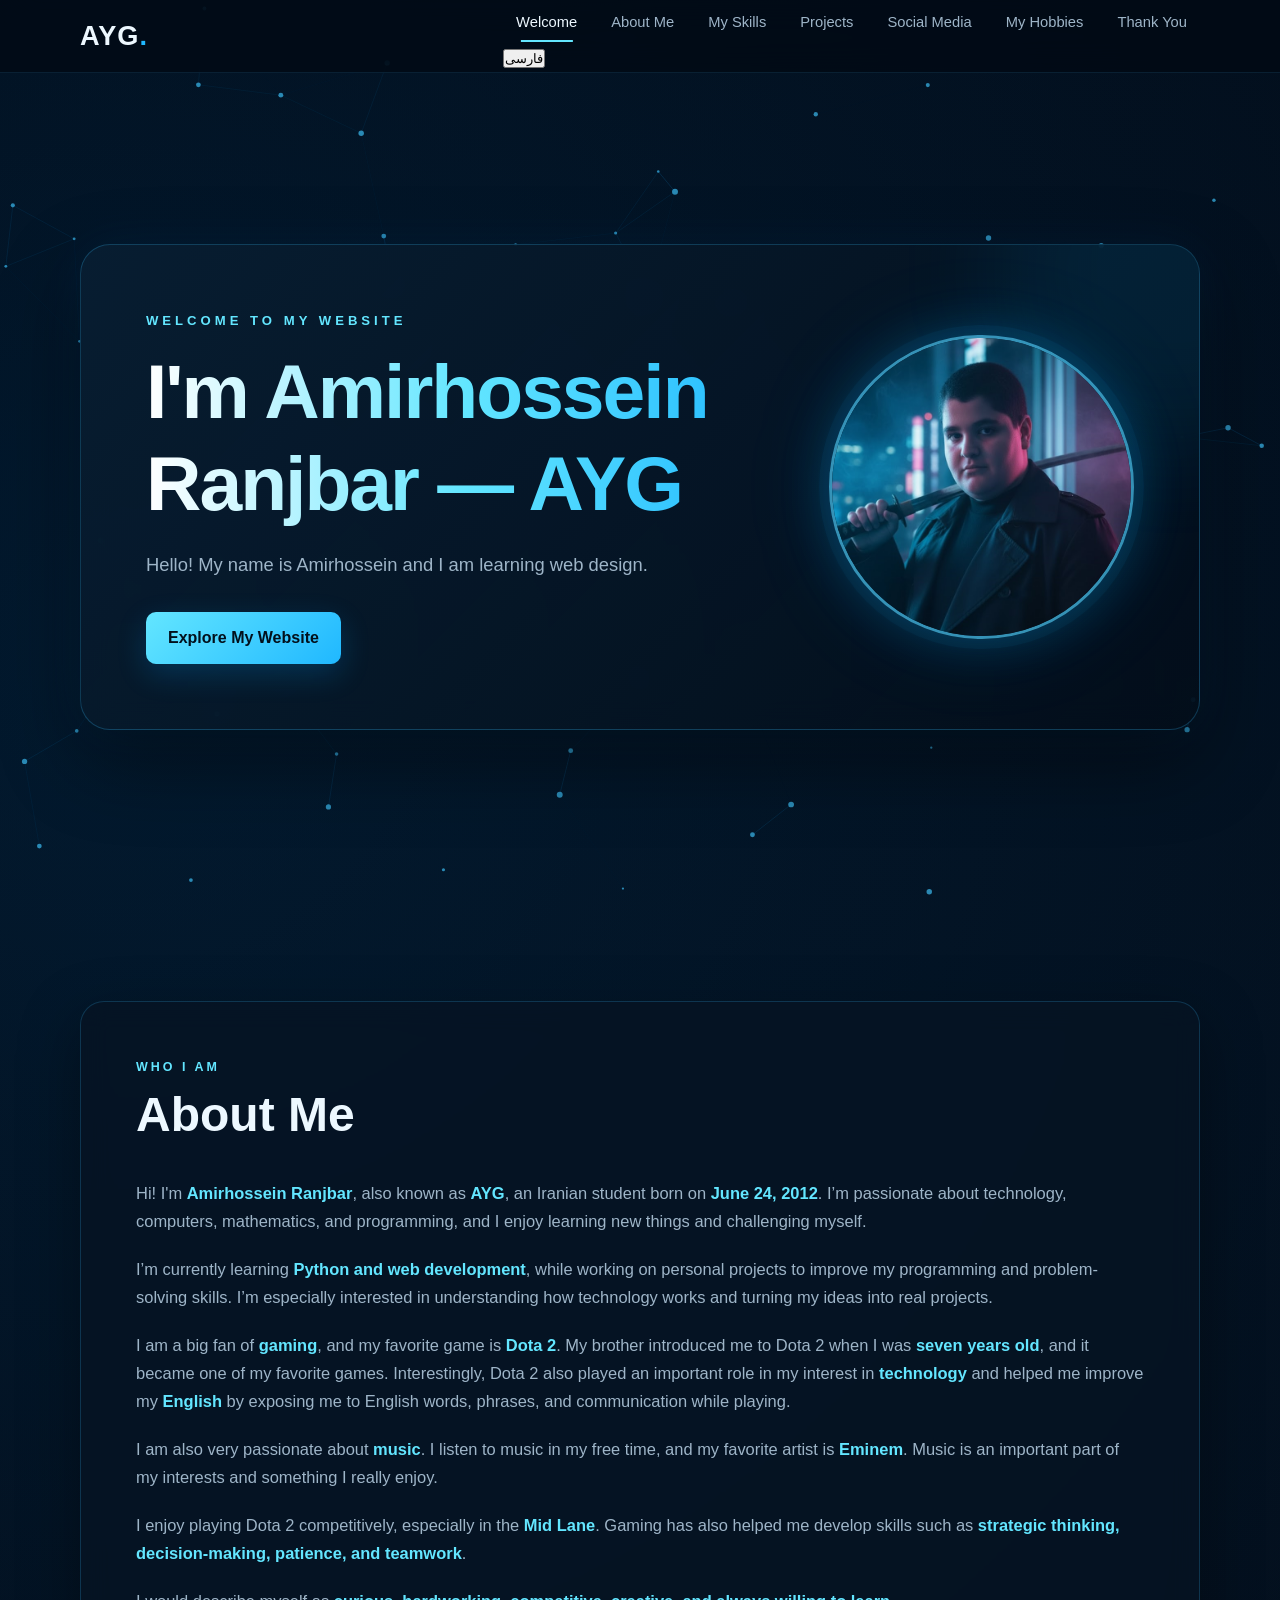
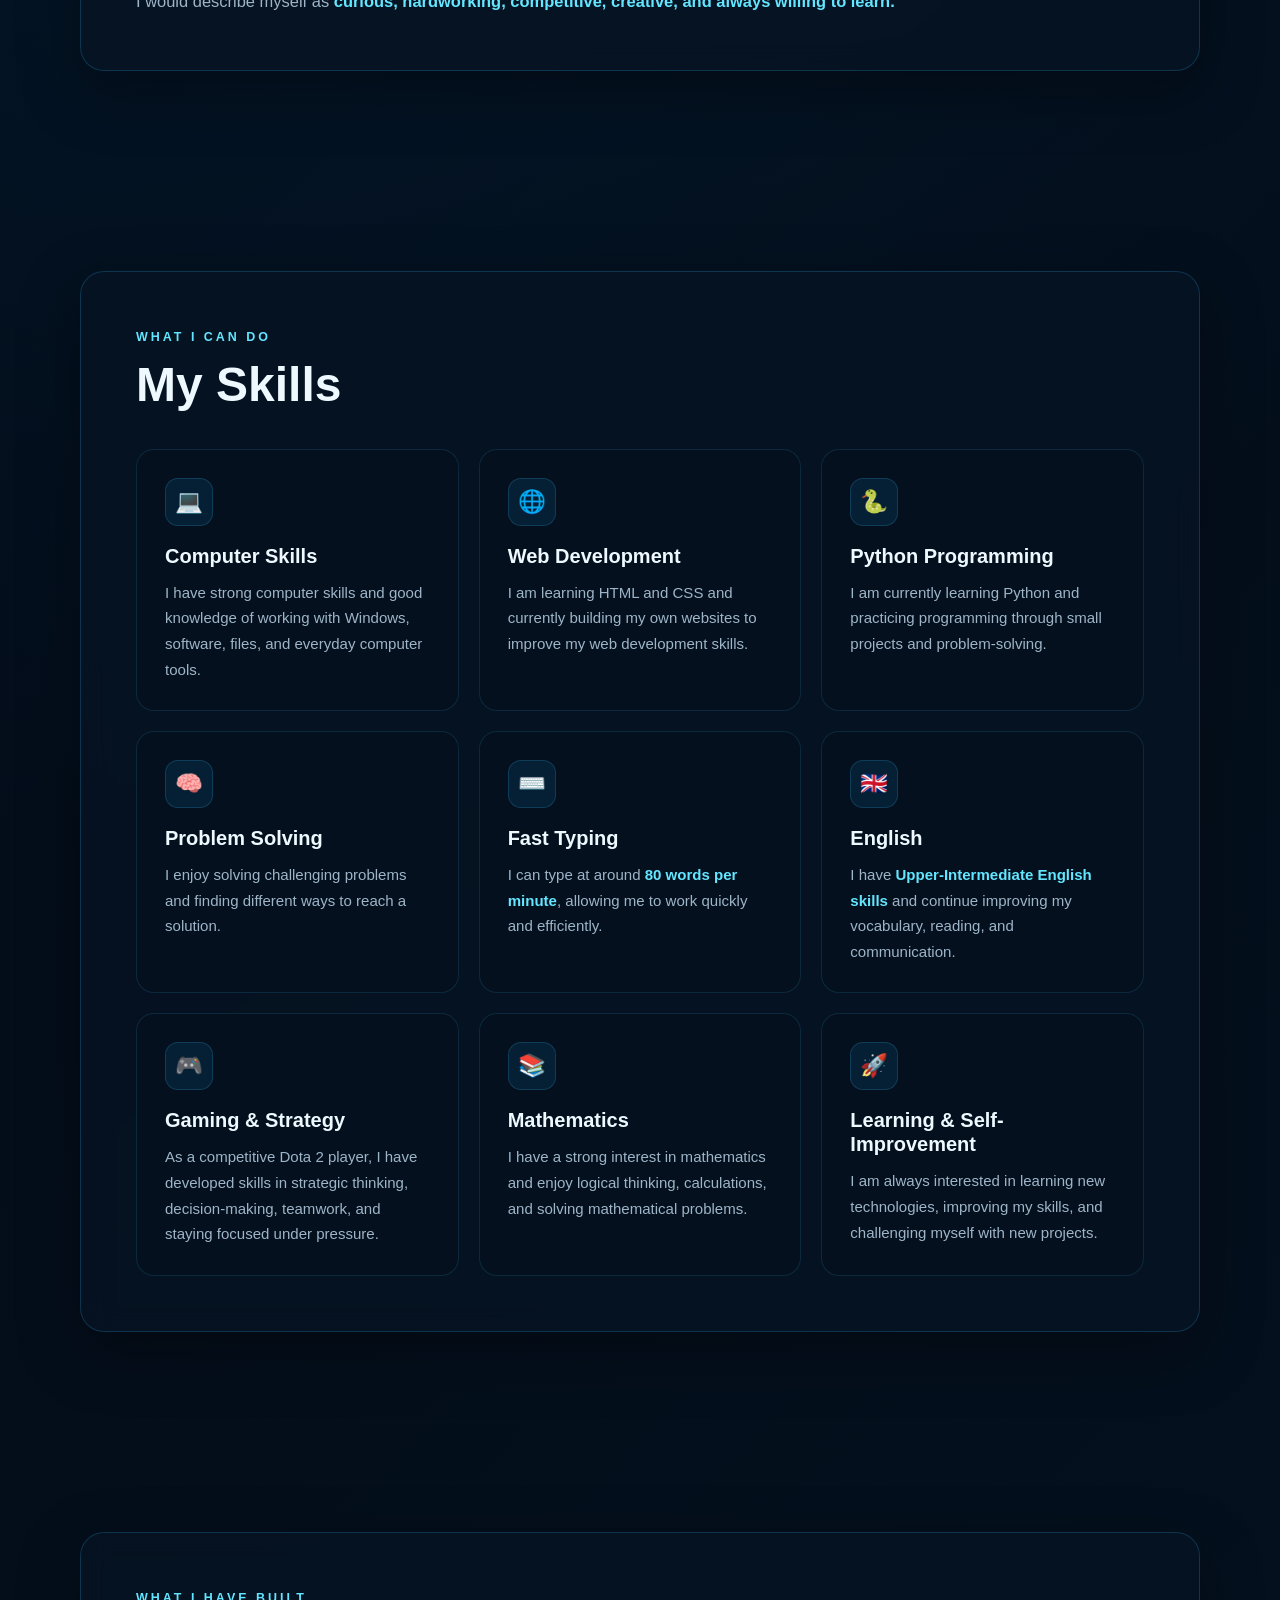
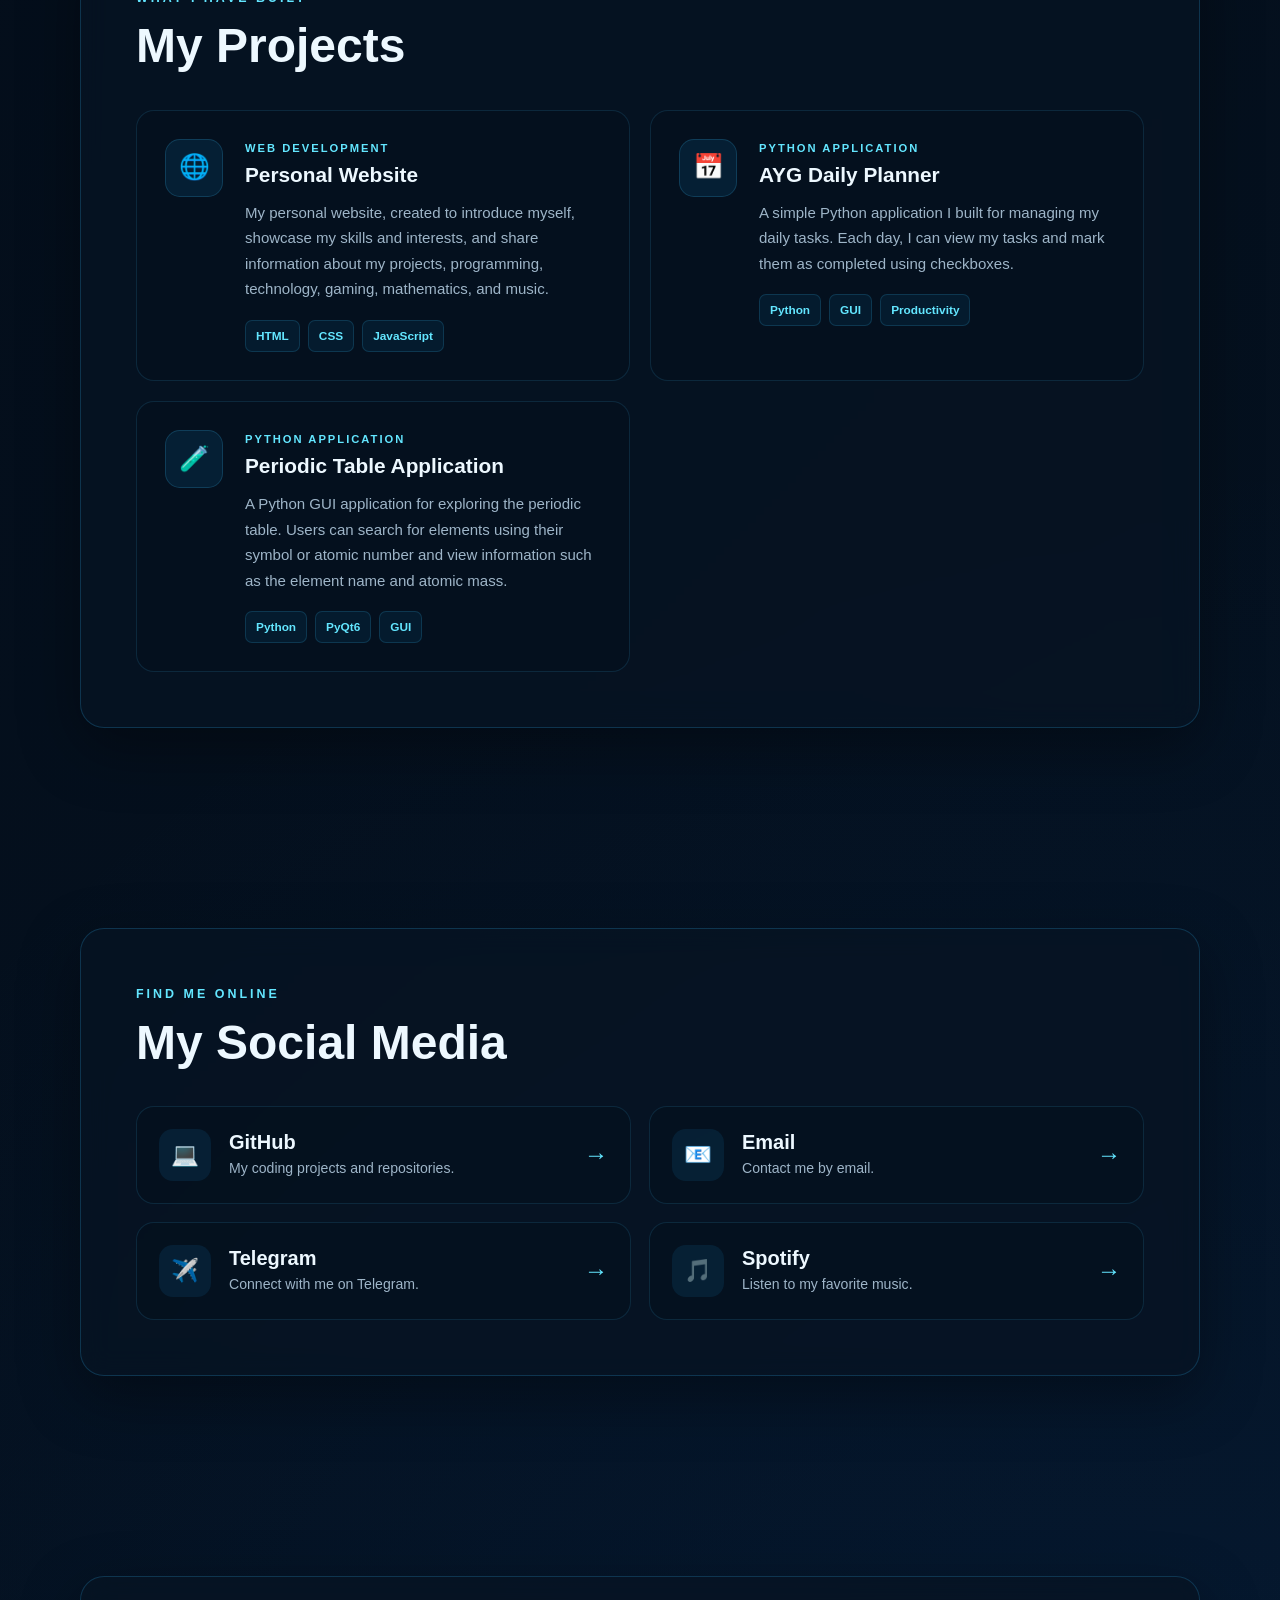
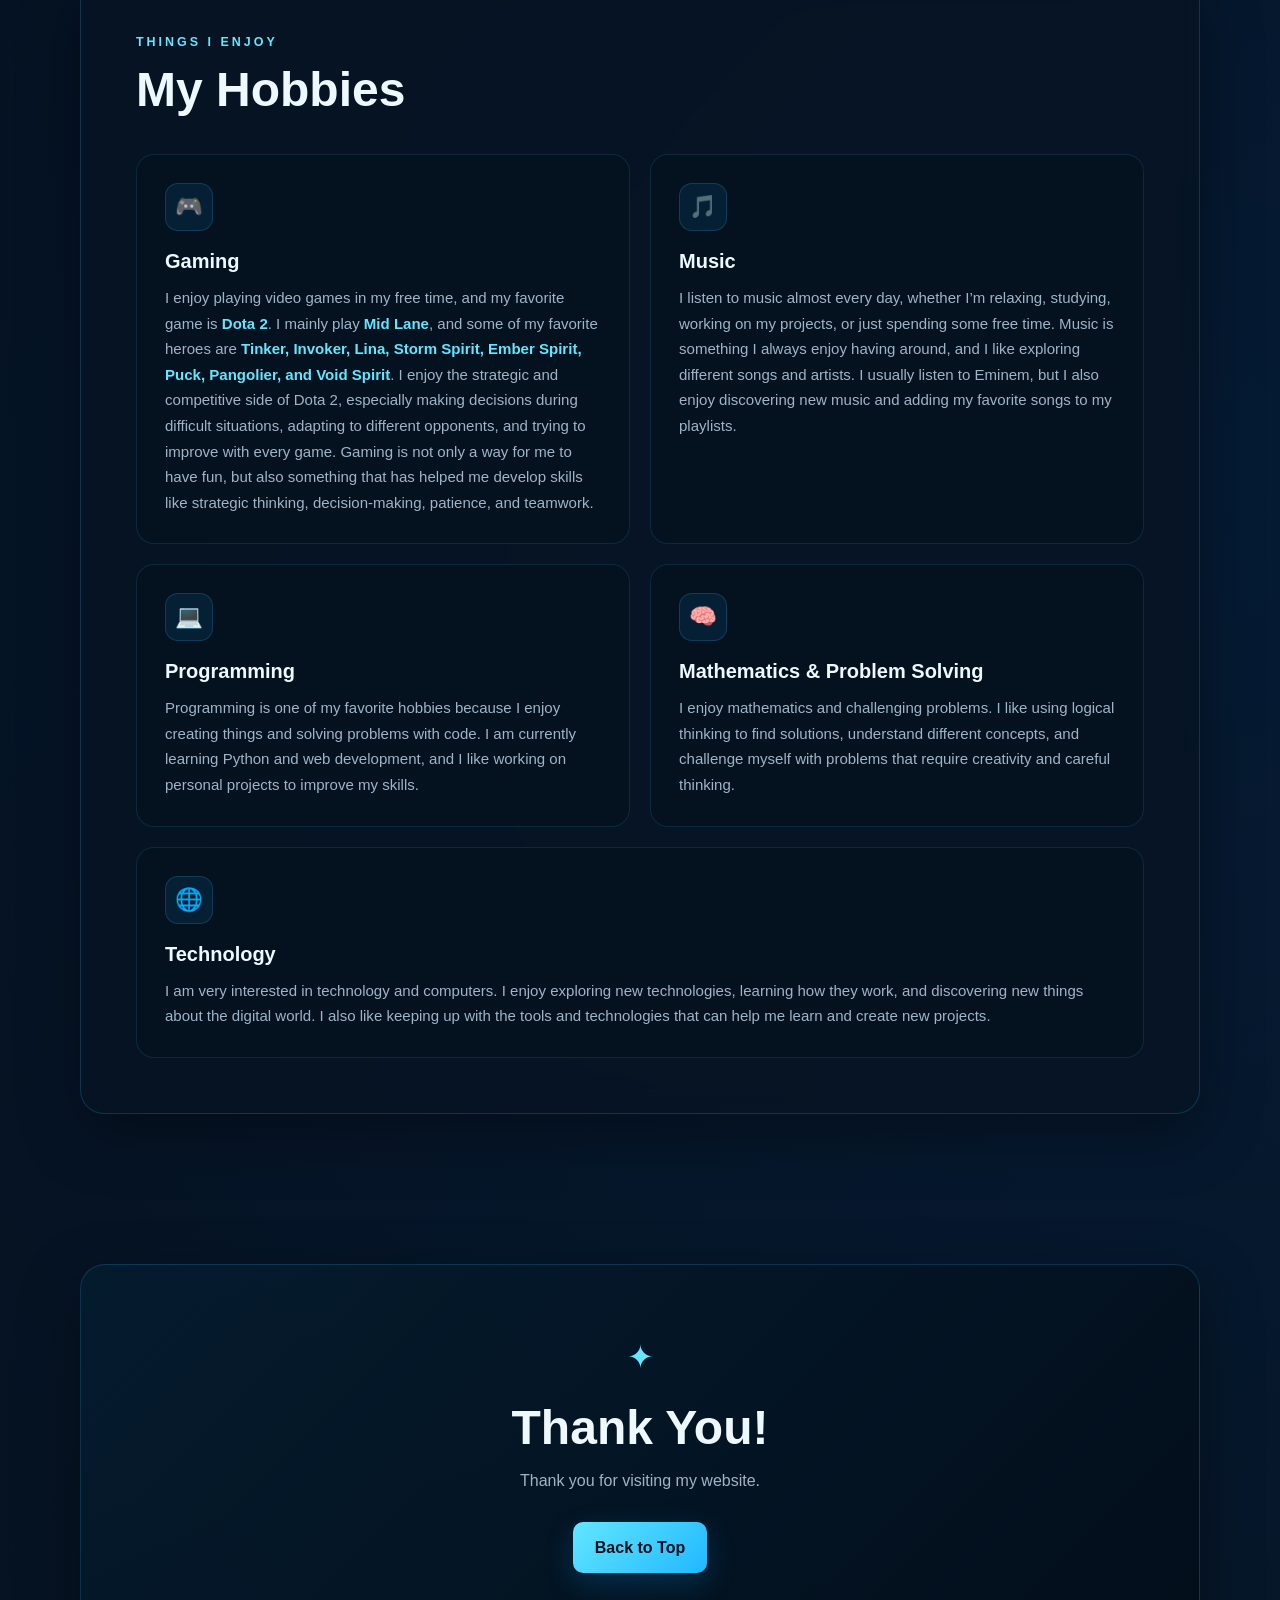
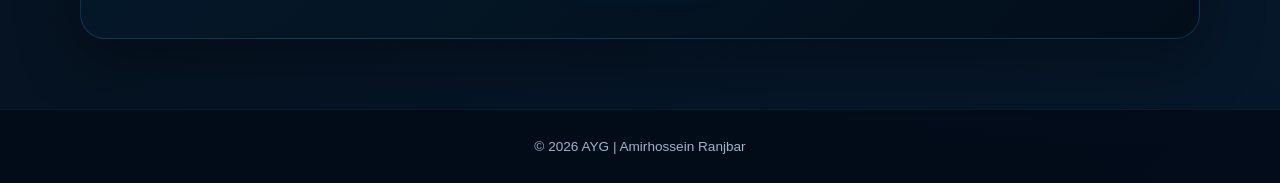
==== commit d1a55bb4: "Update index.html" ====
--- a/index.html
+++ b/index.html
@@ -1,5 +1,5 @@
 <!DOCTYPE html>
-<html lang="en">
+<html lang="en" dir="ltr">
 
 <head>
     <meta charset="UTF-8">
@@ -11,11 +11,14 @@
     >
 
     <meta
+        id="metaDescription"
         name="description"
         content="Personal website of Amirhossein Ranjbar, also known as AYG. Explore his interests, skills, projects, gaming, programming, mathematics, and music."
     >
 
-    <title>AYG | Amirhossein Ranjbar – Personal Website</title>
+    <title id="pageTitle">
+        AYG | Amirhossein Ranjbar – Personal Website
+    </title>
 
     <!-- Structured Data -->
     <script type="application/ld+json">
@@ -51,29 +54,97 @@
                 AYG<span>.</span>
             </a>
 
-            <button
-                class="menu-toggle"
-                id="menuToggle"
-                type="button"
-                aria-label="Open navigation menu"
-                aria-expanded="false"
-            >
-                <span></span>
-                <span></span>
-                <span></span>
-            </button>
-
-            <nav class="main-nav" id="mainNav" aria-label="Main navigation">
-
-                <a href="#welcome" class="nav-link active">Welcome</a>
-                <a href="#about" class="nav-link">About Me</a>
-                <a href="#skills" class="nav-link">My Skills</a>
-                <a href="#projects" class="nav-link">Projects</a>
-                <a href="#social" class="nav-link">Social Media</a>
-                <a href="#hobbies" class="nav-link">My Hobbies</a>
-                <a href="#thank-you" class="nav-link">Thank You</a>
-
-            </nav>
+
+            <div class="nav-right">
+
+                <nav
+                    class="main-nav"
+                    id="mainNav"
+                    aria-label="Main navigation"
+                >
+
+                    <a
+                        href="#welcome"
+                        class="nav-link active"
+                        data-i18n="navWelcome"
+                    >
+                        Welcome
+                    </a>
+
+                    <a
+                        href="#about"
+                        class="nav-link"
+                        data-i18n="navAbout"
+                    >
+                        About Me
+                    </a>
+
+                    <a
+                        href="#skills"
+                        class="nav-link"
+                        data-i18n="navSkills"
+                    >
+                        My Skills
+                    </a>
+
+                    <a
+                        href="#projects"
+                        class="nav-link"
+                        data-i18n="navProjects"
+                    >
+                        Projects
+                    </a>
+
+                    <a
+                        href="#social"
+                        class="nav-link"
+                        data-i18n="navSocial"
+                    >
+                        Social Media
+                    </a>
+
+                    <a
+                        href="#hobbies"
+                        class="nav-link"
+                        data-i18n="navHobbies"
+                    >
+                        My Hobbies
+                    </a>
+
+                    <a
+                        href="#thank-you"
+                        class="nav-link"
+                        data-i18n="navThankYou"
+                    >
+                        Thank You
+                    </a>
+
+                </nav>
+
+
+                <button
+                    class="language-toggle"
+                    id="languageToggle"
+                    type="button"
+                    aria-label="Switch to Persian"
+                >
+                    فارسی
+                </button>
+
+
+                <button
+                    class="menu-toggle"
+                    id="menuToggle"
+                    type="button"
+                    aria-label="Open navigation menu"
+                    aria-expanded="false"
+                >
+                    <span></span>
+                    <span></span>
+                    <span></span>
+                </button>
+
+            </div>
 
         </div>
 
@@ -91,19 +162,29 @@
 
                     <div class="hero-content">
 
-                        <p class="eyebrow">
+                        <p
+                            class="eyebrow"
+                            data-i18n="heroEyebrow"
+                        >
                             WELCOME TO MY WEBSITE
                         </p>
 
-                        <h1>
+                        <h1 data-i18n="heroTitle">
                             I'm Amirhossein Ranjbar — AYG
                         </h1>
 
-                        <p class="hero-description">
+                        <p
+                            class="hero-description"
+                            data-i18n="heroDescription"
+                        >
                             Hello! My name is Amirhossein and I am learning web design.
                         </p>
 
-                        <a href="#about" class="primary-button">
+                        <a
+                            href="#about"
+                            class="primary-button"
+                            data-i18n="heroButton"
+                        >
                             Explore My Website
                         </a>
 
@@ -117,6 +198,7 @@
                         <img
                             src="pashmam.jpg"
                             alt="Photo of Amirhossein Ranjbar"
+                            data-i18n-alt="profileImageAlt"
                             class="profile-image"
                             width="320"
                             height="320"
@@ -138,17 +220,20 @@
 
                 <div class="section-card reveal">
 
-                    <p class="section-label">
+                    <p
+                        class="section-label"
+                        data-i18n="aboutLabel"
+                    >
                         WHO I AM
                     </p>
 
-                    <h2>
+                    <h2 data-i18n="aboutTitle">
                         About Me
                     </h2>
 
                     <div class="about-content">
 
-                        <p>
+                        <p data-i18n="aboutText1">
                             Hi! I'm
                             <strong>Amirhossein Ranjbar</strong>,
                             also known as <strong>AYG</strong>, an Iranian student
@@ -158,7 +243,7 @@
                             challenging myself.
                         </p>
 
-                        <p>
+                        <p data-i18n="aboutText2">
                             I’m currently learning
                             <strong>Python and web development</strong>,
                             while working on personal projects to improve my
@@ -167,7 +252,7 @@
                             turning my ideas into real projects.
                         </p>
 
-                        <p>
+                        <p data-i18n="aboutText3">
                             I am a big fan of <strong>gaming</strong>, and my
                             favorite game is <strong>Dota 2</strong>.
                             My brother introduced me to Dota 2 when I was
@@ -179,14 +264,14 @@
                             words, phrases, and communication while playing.
                         </p>
 
-                        <p>
+                        <p data-i18n="aboutText4">
                             I am also very passionate about <strong>music</strong>.
                             I listen to music in my free time, and my favorite
                             artist is <strong>Eminem</strong>. Music is an important
                             part of my interests and something I really enjoy.
                         </p>
 
-                        <p>
+                        <p data-i18n="aboutText5">
                             I enjoy playing Dota 2 competitively, especially in the
                             <strong>Mid Lane</strong>. Gaming has also helped me
                             develop skills such as
@@ -194,7 +279,7 @@
                             and teamwork</strong>.
                         </p>
 
-                        <p>
+                        <p data-i18n="aboutText6">
                             I would describe myself as
                             <strong>curious, hardworking, competitive, creative,
                             and always willing to learn.</strong>
@@ -216,11 +301,14 @@
 
                 <div class="section-card reveal">
 
-                    <p class="section-label">
+                    <p
+                        class="section-label"
+                        data-i18n="skillsLabel"
+                    >
                         WHAT I CAN DO
                     </p>
 
-                    <h2>
+                    <h2 data-i18n="skillsTitle">
                         My Skills
                     </h2>
 
@@ -233,11 +321,11 @@
                                 💻
                             </div>
 
-                            <h3>
+                            <h3 data-i18n="skillComputerTitle">
                                 Computer Skills
                             </h3>
 
-                            <p>
+                            <p data-i18n="skillComputerText">
                                 I have strong computer skills and good knowledge
                                 of working with Windows, software, files, and
                                 everyday computer tools.
@@ -252,11 +340,11 @@
                                 🌐
                             </div>
 
-                            <h3>
+                            <h3 data-i18n="skillWebTitle">
                                 Web Development
                             </h3>
 
-                            <p>
+                            <p data-i18n="skillWebText">
                                 I am learning HTML and CSS and currently building
                                 my own websites to improve my web development skills.
                             </p>
@@ -270,11 +358,11 @@
                                 🐍
                             </div>
 
-                            <h3>
+                            <h3 data-i18n="skillPythonTitle">
                                 Python Programming
                             </h3>
 
-                            <p>
+                            <p data-i18n="skillPythonText">
                                 I am currently learning Python and practicing
                                 programming through small projects and
                                 problem-solving.
@@ -289,11 +377,11 @@
                                 🧠
                             </div>
 
-                            <h3>
+                            <h3 data-i18n="skillProblemTitle">
                                 Problem Solving
                             </h3>
 
-                            <p>
+                            <p data-i18n="skillProblemText">
                                 I enjoy solving challenging problems and finding
                                 different ways to reach a solution.
                             </p>
@@ -307,11 +395,11 @@
                                 ⌨️
                             </div>
 
-                            <h3>
+                            <h3 data-i18n="skillTypingTitle">
                                 Fast Typing
                             </h3>
 
-                            <p>
+                            <p data-i18n="skillTypingText">
                                 I can type at around
                                 <strong>80 words per minute</strong>,
                                 allowing me to work quickly and efficiently.
@@ -326,11 +414,11 @@
                                 🇬🇧
                             </div>
 
-                            <h3>
+                            <h3 data-i18n="skillEnglishTitle">
                                 English
                             </h3>
 
-                            <p>
+                            <p data-i18n="skillEnglishText">
                                 I have
                                 <strong>Upper-Intermediate English skills</strong>
                                 and continue improving my vocabulary, reading,
@@ -346,11 +434,11 @@
                                 🎮
                             </div>
 
-                            <h3>
+                            <h3 data-i18n="skillGamingTitle">
                                 Gaming & Strategy
                             </h3>
 
-                            <p>
+                            <p data-i18n="skillGamingText">
                                 As a competitive Dota 2 player, I have developed
                                 skills in strategic thinking, decision-making,
                                 teamwork, and staying focused under pressure.
@@ -365,11 +453,11 @@
                                 📚
                             </div>
 
-                            <h3>
+                            <h3 data-i18n="skillMathTitle">
                                 Mathematics
                             </h3>
 
-                            <p>
+                            <p data-i18n="skillMathText">
                                 I have a strong interest in mathematics and enjoy
                                 logical thinking, calculations, and solving
                                 mathematical problems.
@@ -384,11 +472,11 @@
                                 🚀
                             </div>
 
-                            <h3>
+                            <h3 data-i18n="skillLearningTitle">
                                 Learning & Self-Improvement
                             </h3>
 
-                            <p>
+                            <p data-i18n="skillLearningText">
                                 I am always interested in learning new technologies,
                                 improving my skills, and challenging myself with
                                 new projects.
@@ -412,11 +500,14 @@
 
                 <div class="section-card reveal">
 
-                    <p class="section-label">
+                    <p
+                        class="section-label"
+                        data-i18n="projectsLabel"
+                    >
                         WHAT I HAVE BUILT
                     </p>
 
-                    <h2>
+                    <h2 data-i18n="projectsTitle">
                         My Projects
                     </h2>
 
@@ -431,15 +522,18 @@
 
                             <div class="project-content">
 
-                                <p class="project-type">
+                                <p
+                                    class="project-type"
+                                    data-i18n="projectWebType"
+                                >
                                     WEB DEVELOPMENT
                                 </p>
 
-                                <h3>
+                                <h3 data-i18n="projectWebTitle">
                                     Personal Website
                                 </h3>
 
-                                <p>
+                                <p data-i18n="projectWebText">
                                     My personal website, created to introduce
                                     myself, showcase my skills and interests,
                                     and share information about my projects,
@@ -466,15 +560,18 @@
 
                             <div class="project-content">
 
-                                <p class="project-type">
+                                <p
+                                    class="project-type"
+                                    data-i18n="projectPlannerType"
+                                >
                                     PYTHON APPLICATION
                                 </p>
 
-                                <h3>
+                                <h3 data-i18n="projectPlannerTitle">
                                     AYG Daily Planner
                                 </h3>
 
-                                <p>
+                                <p data-i18n="projectPlannerText">
                                     A simple Python application I built for
                                     managing my daily tasks. Each day, I can
                                     view my tasks and mark them as completed
@@ -484,7 +581,9 @@
                                 <div class="project-tech">
                                     <span>Python</span>
                                     <span>GUI</span>
-                                    <span>Productivity</span>
+                                    <span data-i18n="productivity">
+                                        Productivity
+                                    </span>
                                 </div>
 
                             </div>
@@ -500,15 +599,18 @@
 
                             <div class="project-content">
 
-                                <p class="project-type">
+                                <p
+                                    class="project-type"
+                                    data-i18n="projectPeriodicType"
+                                >
                                     PYTHON APPLICATION
                                 </p>
 
-                                <h3>
+                                <h3 data-i18n="projectPeriodicTitle">
                                     Periodic Table Application
                                 </h3>
 
-                                <p>
+                                <p data-i18n="projectPeriodicText">
                                     A Python GUI application for exploring the
                                     periodic table. Users can search for elements
                                     using their symbol or atomic number and view
@@ -542,11 +644,14 @@
 
                 <div class="section-card reveal">
 
-                    <p class="section-label">
+                    <p
+                        class="section-label"
+                        data-i18n="socialLabel"
+                    >
                         FIND ME ONLINE
                     </p>
 
-                    <h2>
+                    <h2 data-i18n="socialTitle">
                         My Social Media
                     </h2>
 
@@ -566,10 +671,16 @@
 
                             <div>
                                 <h3>GitHub</h3>
-                                <p>My coding projects and repositories.</p>
-                            </div>
-
-                            <span class="social-arrow">
+
+                                <p data-i18n="socialGithub">
+                                    My coding projects and repositories.
+                                </p>
+                            </div>
+
+                            <span
+                                class="social-arrow"
+                                aria-hidden="true"
+                            >
                                 →
                             </span>
 
@@ -586,11 +697,19 @@
                             </div>
 
                             <div>
-                                <h3>Email</h3>
-                                <p>Contact me by email.</p>
-                            </div>
-
-                            <span class="social-arrow">
+                                <h3 data-i18n="socialEmailTitle">
+                                    Email
+                                </h3>
+
+                                <p data-i18n="socialEmail">
+                                    Contact me by email.
+                                </p>
+                            </div>
+
+                            <span
+                                class="social-arrow"
+                                aria-hidden="true"
+                            >
                                 →
                             </span>
 
@@ -610,10 +729,16 @@
 
                             <div>
                                 <h3>Telegram</h3>
-                                <p>Connect with me on Telegram.</p>
-                            </div>
-
-                            <span class="social-arrow">
+
+                                <p data-i18n="socialTelegram">
+                                    Connect with me on Telegram.
+                                </p>
+                            </div>
+
+                            <span
+                                class="social-arrow"
+                                aria-hidden="true"
+                            >
                                 →
                             </span>
 
@@ -633,10 +758,16 @@
 
                             <div>
                                 <h3>Spotify</h3>
-                                <p>Listen to my favorite music.</p>
-                            </div>
-
-                            <span class="social-arrow">
+
+                                <p data-i18n="socialSpotify">
+                                    Listen to my favorite music.
+                                </p>
+                            </div>
+
+                            <span
+                                class="social-arrow"
+                                aria-hidden="true"
+                            >
                                 →
                             </span>
 
@@ -658,11 +789,14 @@
 
                 <div class="section-card reveal">
 
-                    <p class="section-label">
+                    <p
+                        class="section-label"
+                        data-i18n="hobbiesLabel"
+                    >
                         THINGS I ENJOY
                     </p>
 
-                    <h2>
+                    <h2 data-i18n="hobbiesTitle">
                         My Hobbies
                     </h2>
 
@@ -675,11 +809,11 @@
                                 🎮
                             </div>
 
-                            <h3>
+                            <h3 data-i18n="hobbyGamingTitle">
                                 Gaming
                             </h3>
 
-                            <p>
+                            <p data-i18n="hobbyGamingText">
                                 I enjoy playing video games in my free time,
                                 and my favorite game is <strong>Dota 2</strong>.
                                 I mainly play <strong>Mid Lane</strong>, and some
@@ -705,11 +839,11 @@
                                 🎵
                             </div>
 
-                            <h3>
+                            <h3 data-i18n="hobbyMusicTitle">
                                 Music
                             </h3>
 
-                            <p>
+                            <p data-i18n="hobbyMusicText">
                                 I listen to music almost every day, whether I’m
                                 relaxing, studying, working on my projects, or
                                 just spending some free time. Music is something
@@ -728,11 +862,11 @@
                                 💻
                             </div>
 
-                            <h3>
+                            <h3 data-i18n="hobbyProgrammingTitle">
                                 Programming
                             </h3>
 
-                            <p>
+                            <p data-i18n="hobbyProgrammingText">
                                 Programming is one of my favorite hobbies because
                                 I enjoy creating things and solving problems with
                                 code. I am currently learning Python and web
@@ -749,11 +883,11 @@
                                 🧠
                             </div>
 
-                            <h3>
+                            <h3 data-i18n="hobbyMathTitle">
                                 Mathematics & Problem Solving
                             </h3>
 
-                            <p>
+                            <p data-i18n="hobbyMathText">
                                 I enjoy mathematics and challenging problems.
                                 I like using logical thinking to find solutions,
                                 understand different concepts, and challenge
@@ -770,11 +904,11 @@
                                 🌐
                             </div>
 
-                            <h3>
+                            <h3 data-i18n="hobbyTechnologyTitle">
                                 Technology
                             </h3>
 
-                            <p>
+                            <p data-i18n="hobbyTechnologyText">
                                 I am very interested in technology and computers.
                                 I enjoy exploring new technologies, learning how
                                 they work, and discovering new things about the
@@ -795,25 +929,35 @@
 
 
         <!-- Thank You -->
-        <section id="thank-you" class="section thank-you-section">
+        <section
+            id="thank-you"
+            class="section thank-you-section"
+        >
 
             <div class="container">
 
                 <div class="thank-you-card reveal">
 
-                    <div class="thank-you-icon">
+                    <div
+                        class="thank-you-icon"
+                        aria-hidden="true"
+                    >
                         ✦
                     </div>
 
-                    <h2>
+                    <h2 data-i18n="thankYouTitle">
                         Thank You!
                     </h2>
 
-                    <p>
+                    <p data-i18n="thankYouText">
                         Thank you for visiting my website.
                     </p>
 
-                    <a href="#welcome" class="primary-button">
+                    <a
+                        href="#welcome"
+                        class="primary-button"
+                        data-i18n="backToTop"
+                    >
                         Back to Top
                     </a>
 
@@ -830,7 +974,10 @@
     <footer class="site-footer">
 
         <p>
-            © <span id="year"></span> AYG | Amirhossein Ranjbar
+            © <span id="year"></span> AYG |
+            <span data-i18n="footerName">
+                Amirhossein Ranjbar
+            </span>
         </p>
 
     </footer>
--- a/style.css
+++ b/style.css
@@ -393,6 +393,24 @@
 }
 
 
+.hero-content {
+    position: relative;
+    z-index: 1;
+}
+
+
+.hero-image-wrap {
+    position: relative;
+    z-index: 1;
+
+    display: flex;
+
+    justify-content: center;
+
+    align-items: center;
+}
+
+
 .eyebrow {
     margin-bottom: 12px;
 
@@ -484,17 +502,6 @@
    PROFILE IMAGE
 ========================= */
 
-.hero-image-wrap {
-    position: relative;
-
-    display: flex;
-
-    justify-content: center;
-
-    align-items: center;
-}
-
-
 .image-glow {
     position: absolute;
 
@@ -511,17 +518,26 @@
 
 .profile-image {
     position: relative;
+
     width: min(320px, 100%);
+
     height: auto;
+
     aspect-ratio: 1 / 1;
+
     object-fit: cover;
+
     object-position: center;
+
     border: 3px solid rgba(80, 210, 255, 0.65);
+
     border-radius: 50%;
+
     box-shadow:
         0 0 0 10px rgba(20, 170, 240, 0.05),
         0 0 50px rgba(0, 170, 255, 0.22);
 }
+
 
 /* =========================
    ABOUT
@@ -625,6 +641,141 @@
 
 
 /* =========================
+   PROJECTS
+========================= */
+
+.projects-grid {
+    display: grid;
+
+    grid-template-columns:
+        repeat(2, 1fr);
+
+    gap: 20px;
+}
+
+
+.project-card {
+    display: flex;
+
+    gap: 22px;
+
+    padding: 28px;
+
+    background:
+        rgba(5, 18, 31, 0.75);
+
+    border: 1px solid rgba(60, 180, 240, 0.14);
+
+    border-radius: 18px;
+
+    transition:
+        transform 0.3s ease,
+        border-color 0.3s ease,
+        background 0.3s ease,
+        box-shadow 0.3s ease;
+}
+
+
+.project-card:hover {
+    transform: translateY(-7px);
+
+    background: var(--card-hover);
+
+    border-color: rgba(50, 200, 255, 0.4);
+
+    box-shadow:
+        0 15px 35px rgba(0, 0, 0, 0.25),
+        var(--glow);
+}
+
+
+.project-icon {
+    flex-shrink: 0;
+
+    display: flex;
+
+    align-items: center;
+
+    justify-content: center;
+
+    width: 58px;
+    height: 58px;
+
+    background:
+        rgba(20, 170, 240, 0.1);
+
+    border:
+        1px solid rgba(60, 200, 255, 0.18);
+
+    border-radius: 15px;
+
+    font-size: 1.55rem;
+}
+
+
+.project-content {
+    min-width: 0;
+}
+
+
+.project-type {
+    margin-bottom: 5px;
+
+    color: var(--cyan);
+
+    font-size: 0.7rem;
+
+    font-weight: 800;
+
+    letter-spacing: 2px;
+}
+
+
+.project-content h3 {
+    margin-bottom: 12px;
+
+    color: var(--text);
+
+    font-size: 1.3rem;
+}
+
+
+.project-content > p:not(.project-type) {
+    font-size: 0.94rem;
+}
+
+
+.project-tech {
+    display: flex;
+
+    flex-wrap: wrap;
+
+    gap: 8px;
+
+    margin-top: 18px;
+}
+
+
+.project-tech span {
+    padding: 5px 10px;
+
+    color: var(--cyan);
+
+    background:
+        rgba(20, 170, 240, 0.08);
+
+    border:
+        1px solid rgba(60, 200, 255, 0.16);
+
+    border-radius: 7px;
+
+    font-size: 0.74rem;
+
+    font-weight: 700;
+}
+
+
+/* =========================
    SOCIAL
 ========================= */
 
@@ -877,6 +1028,11 @@
             repeat(2, 1fr);
     }
 
+
+    .projects-grid {
+        grid-template-columns: 1fr;
+    }
+
 }
 
 
@@ -1020,8 +1176,28 @@
     }
 
 
+    .projects-grid {
+        grid-template-columns: 1fr;
+    }
+
+
     .hobby-card:last-child {
         grid-column: auto;
+    }
+
+
+    .project-card {
+        gap: 16px;
+
+        padding: 23px;
+    }
+
+
+    .project-icon {
+        width: 50px;
+        height: 50px;
+
+        font-size: 1.35rem;
     }
 
 }
@@ -1056,6 +1232,19 @@
 
     .social-card {
         padding: 18px;
+    }
+
+
+    .project-card {
+        padding: 20px;
+    }
+
+
+    .project-icon {
+        width: 46px;
+        height: 46px;
+
+        font-size: 1.2rem;
     }
 
 }
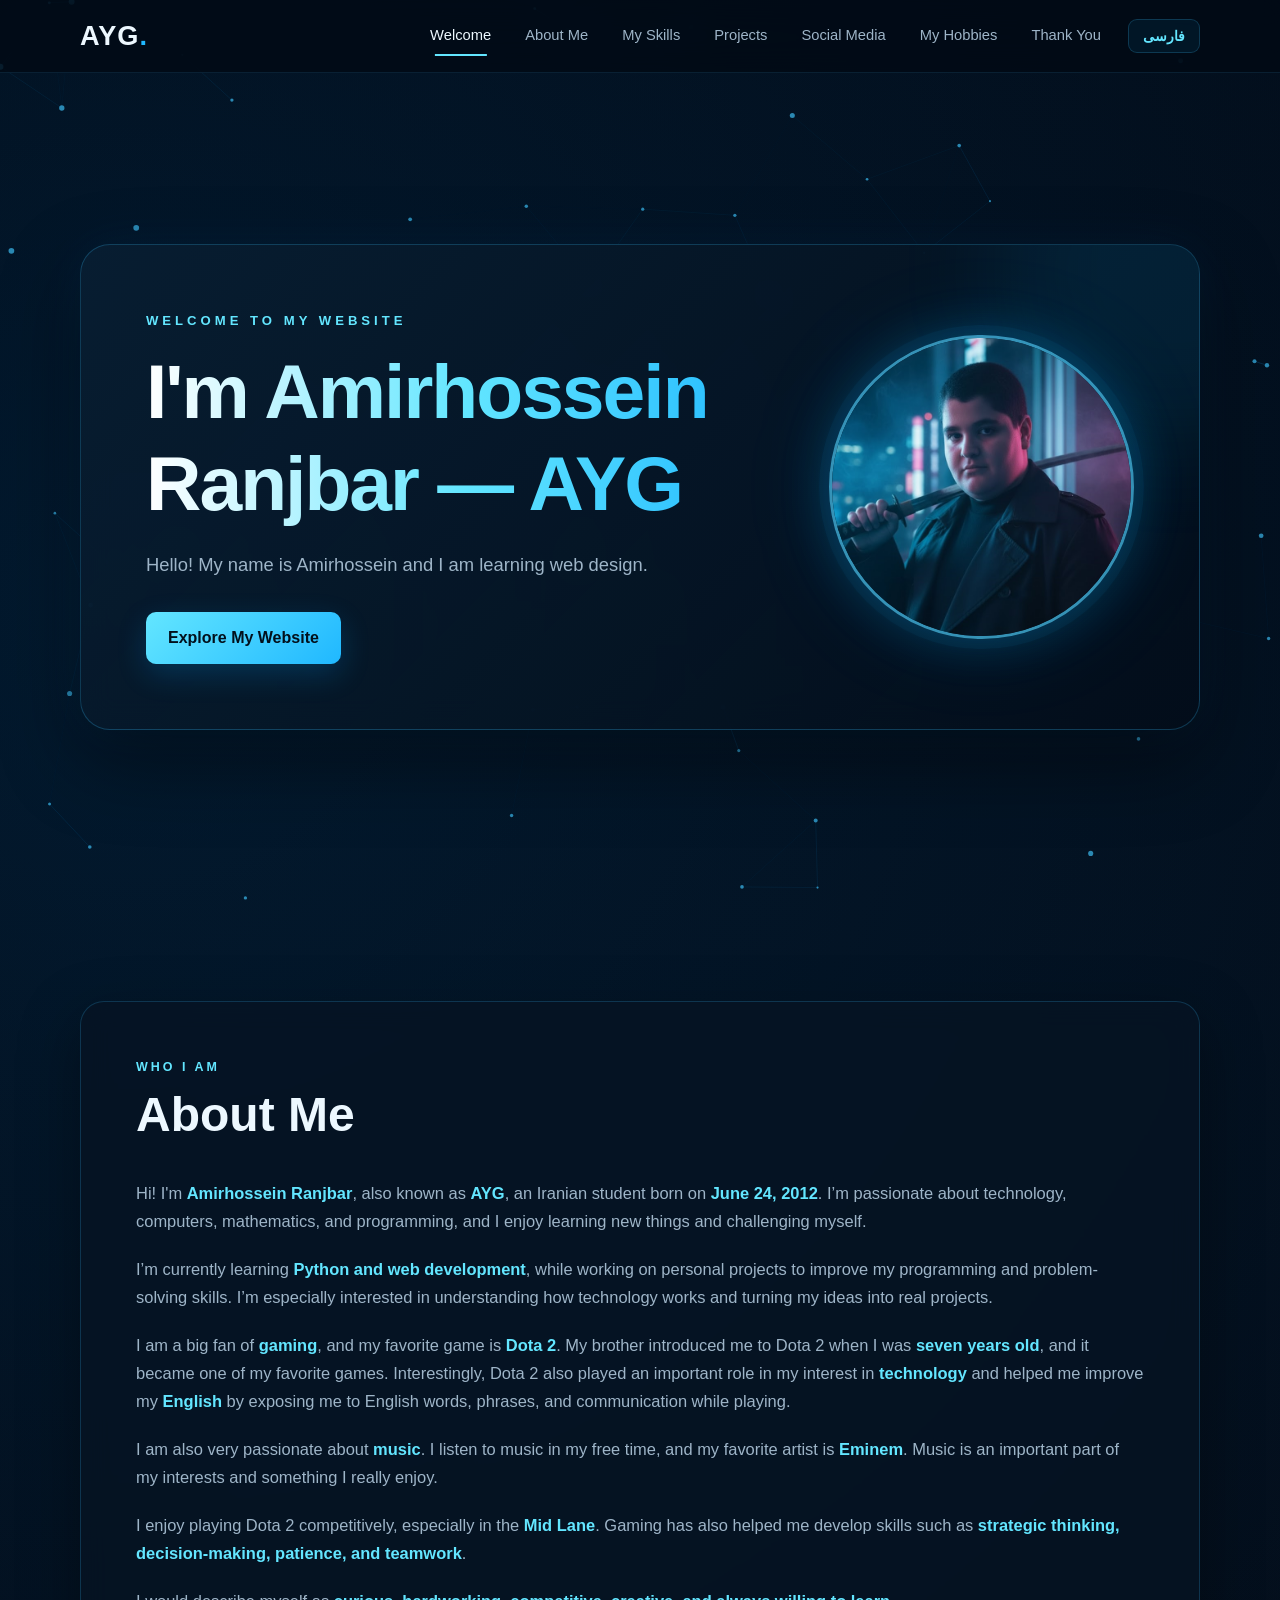
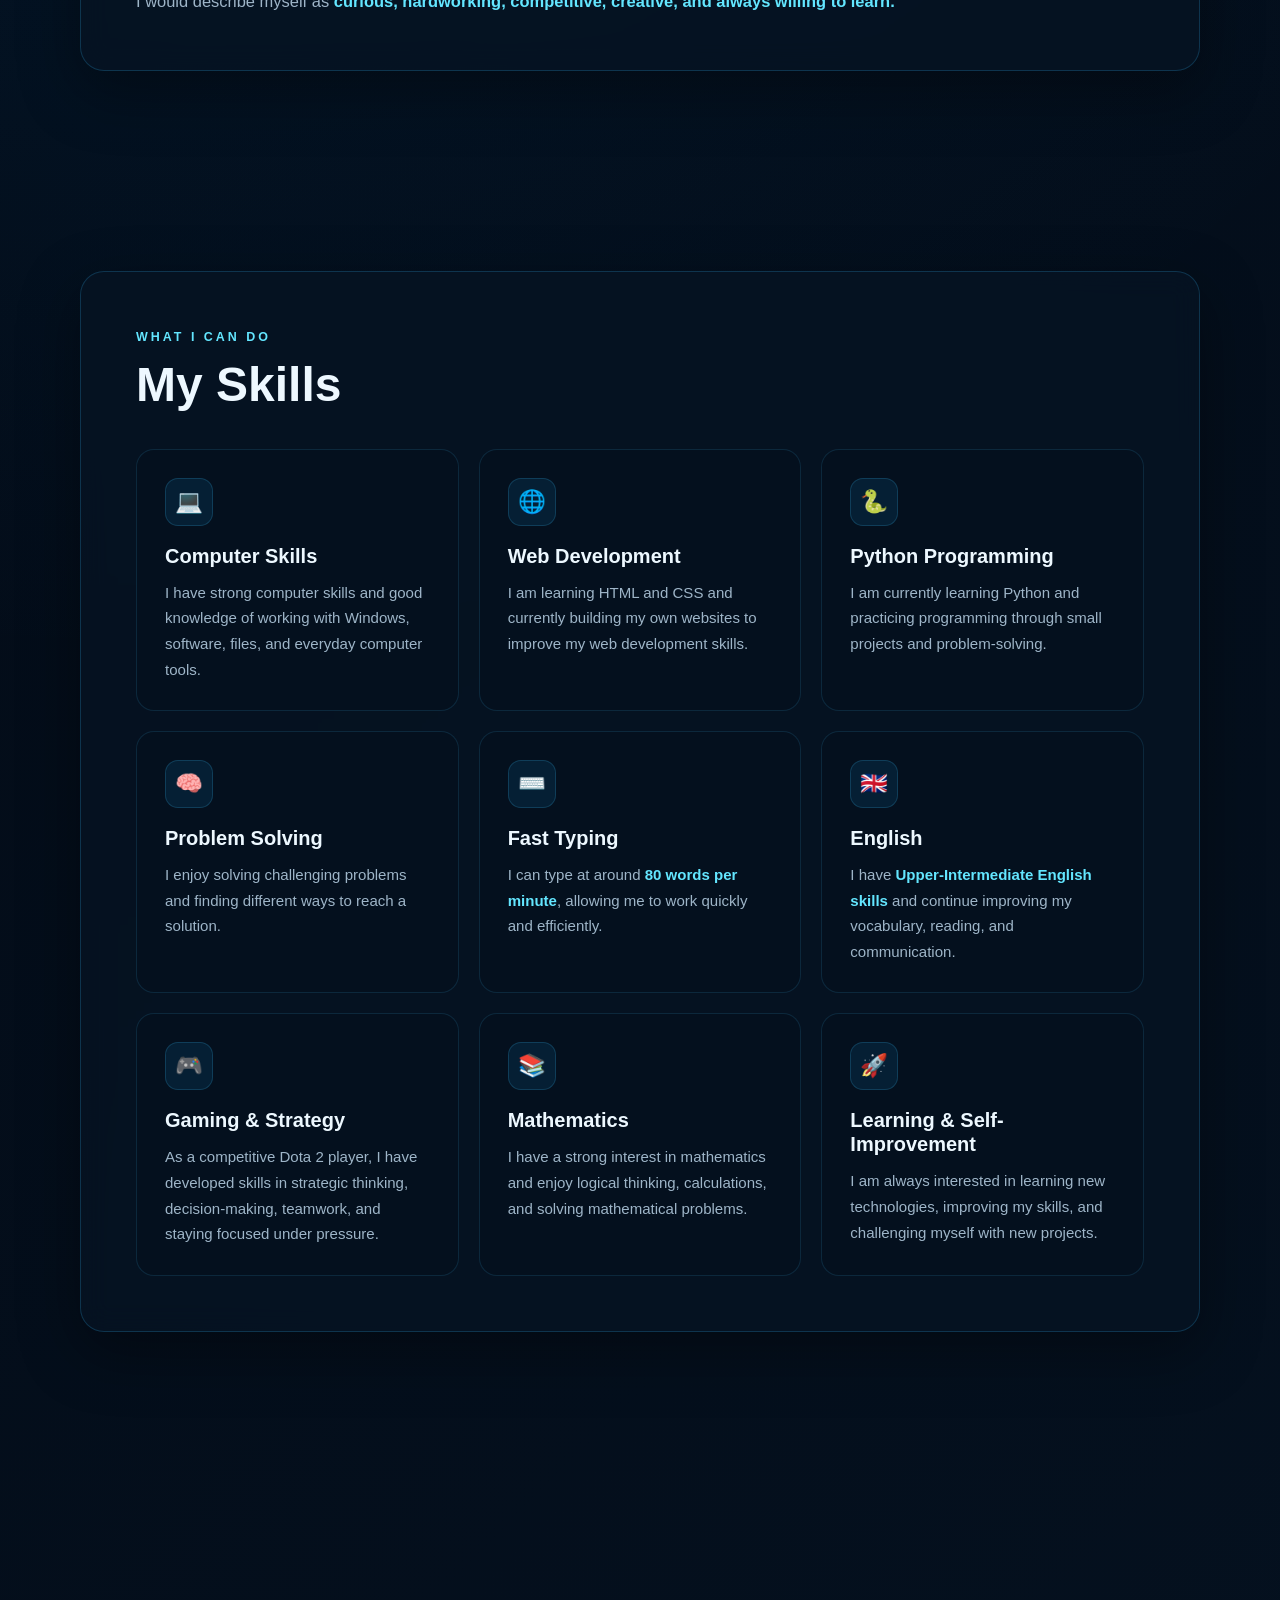
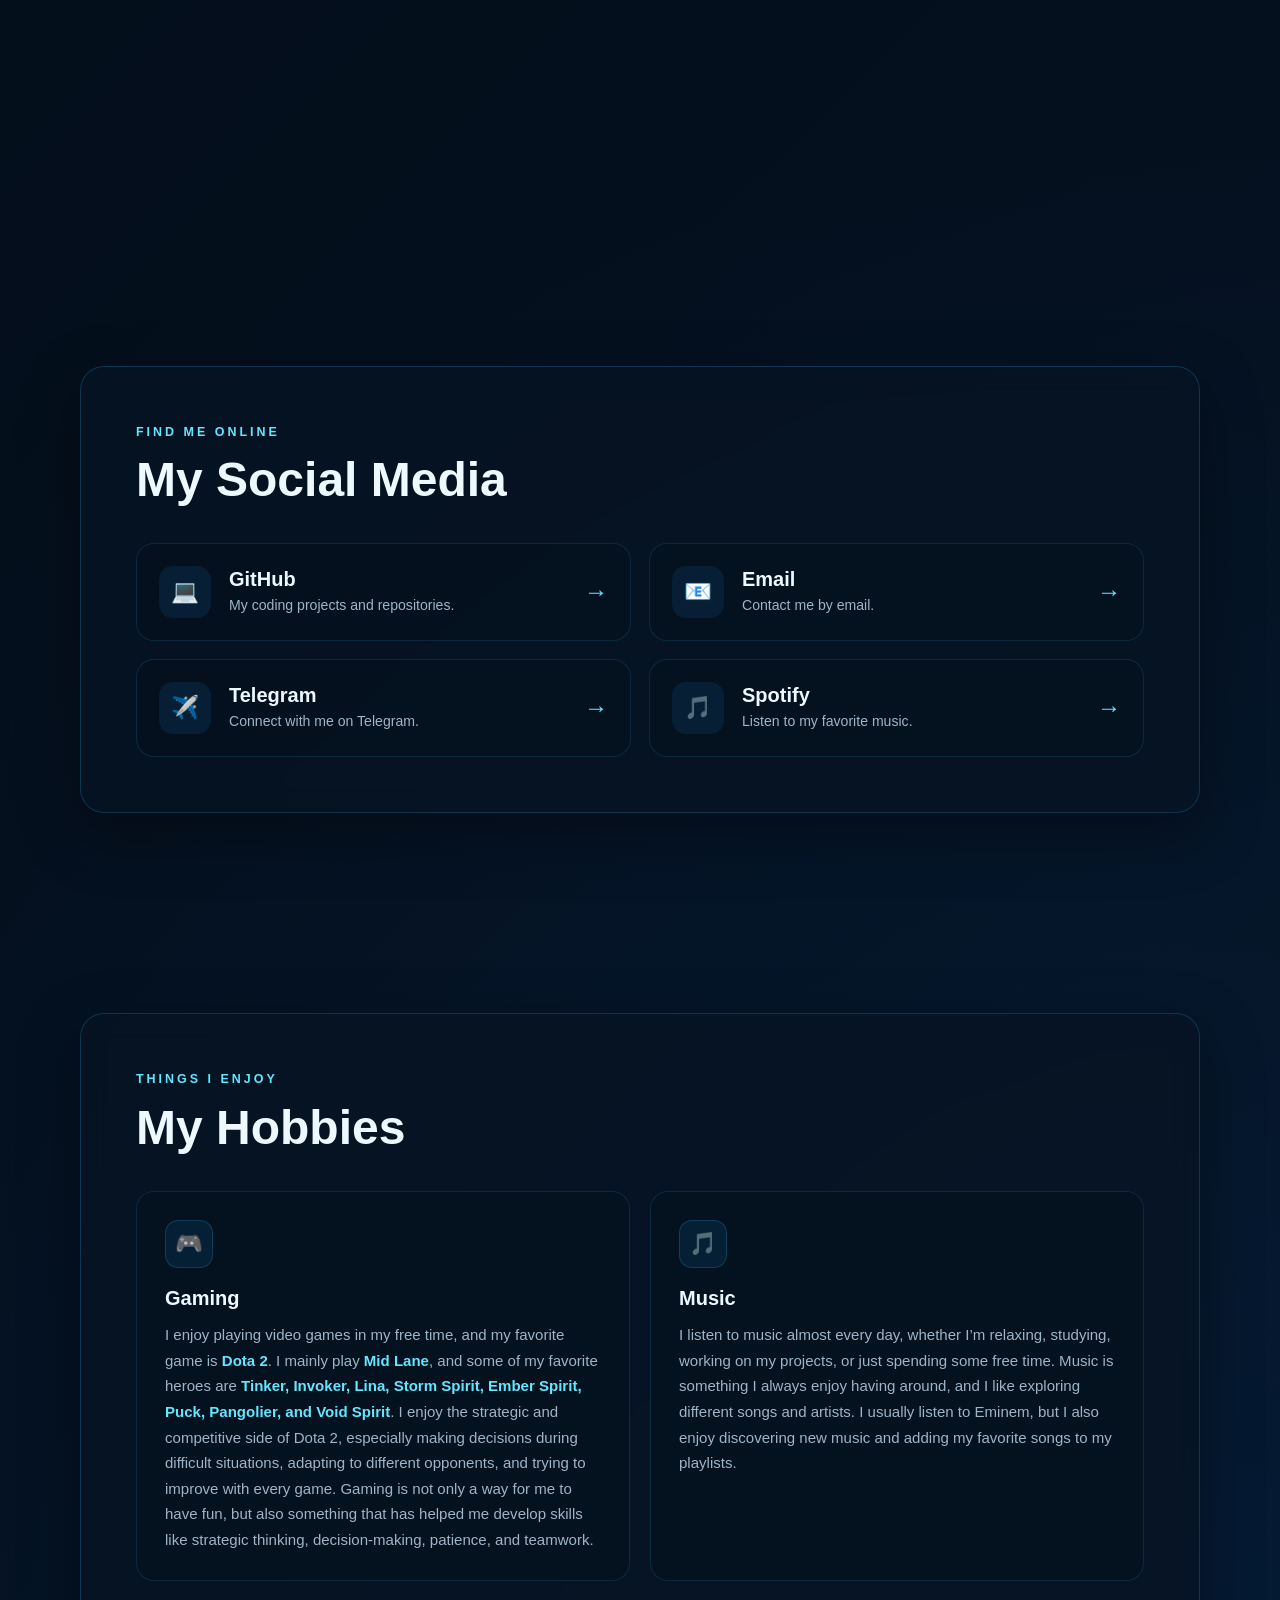
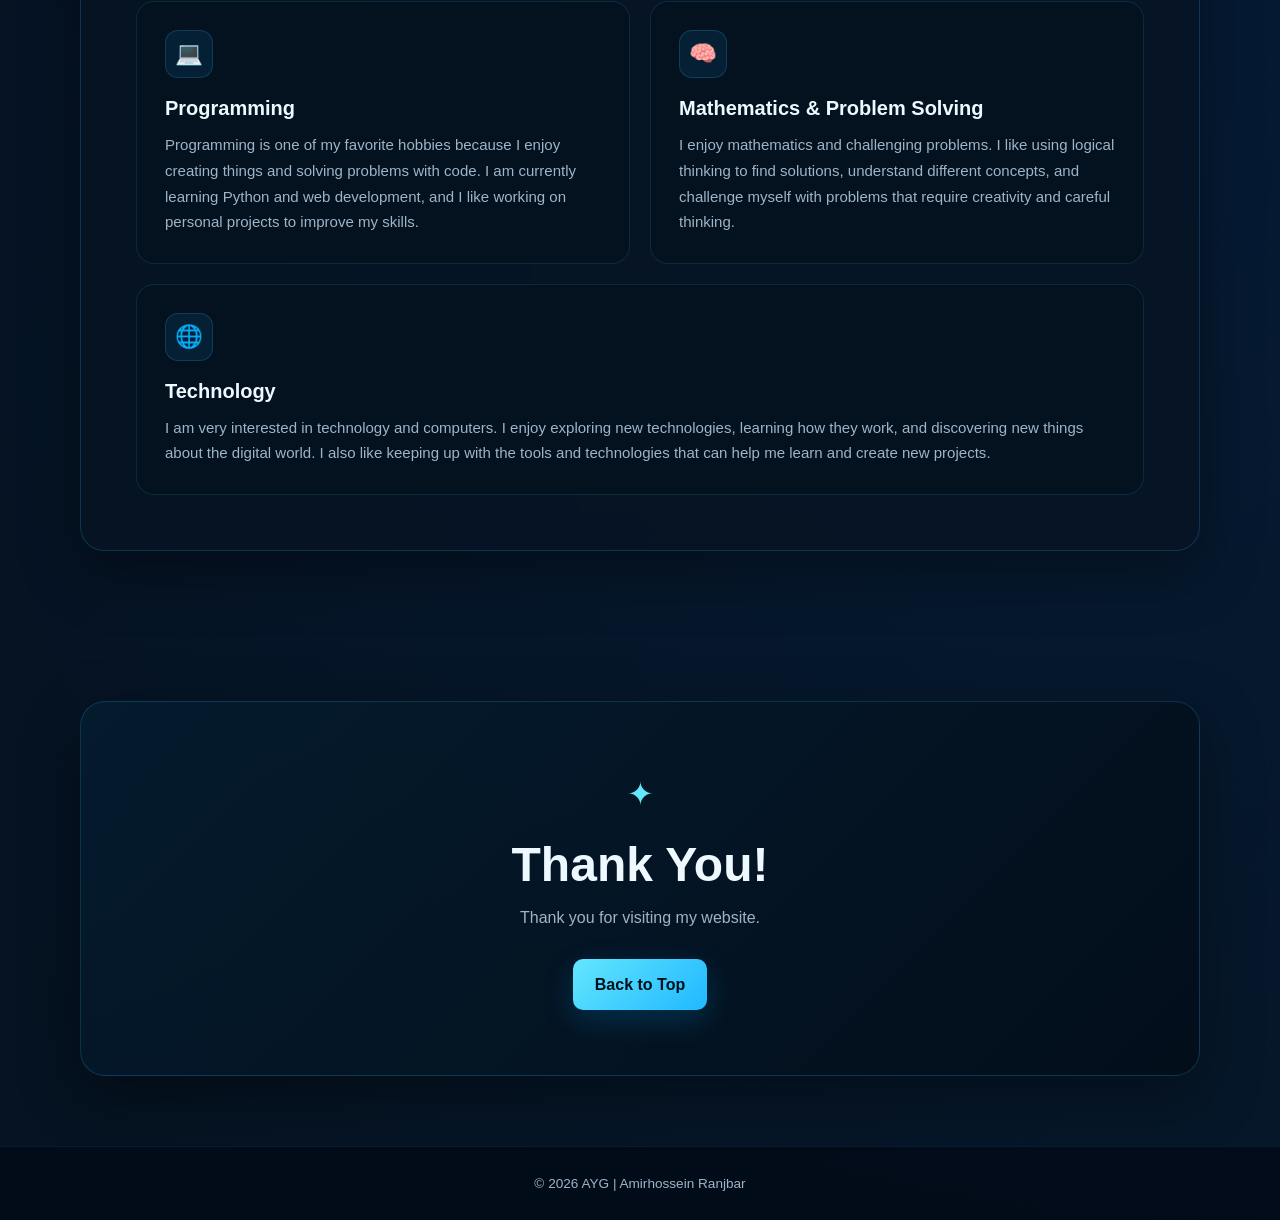
==== commit 4bba4508: "Update index.html" ====
--- a/index.html
+++ b/index.html
@@ -512,123 +512,11 @@
                     </h2>
 
 
-                    <div class="projects-grid">
-
-                        <article class="project-card">
-
-                            <div class="project-icon">
-                                🌐
-                            </div>
-
-                            <div class="project-content">
-
-                                <p
-                                    class="project-type"
-                                    data-i18n="projectWebType"
-                                >
-                                    WEB DEVELOPMENT
-                                </p>
-
-                                <h3 data-i18n="projectWebTitle">
-                                    Personal Website
-                                </h3>
-
-                                <p data-i18n="projectWebText">
-                                    My personal website, created to introduce
-                                    myself, showcase my skills and interests,
-                                    and share information about my projects,
-                                    programming, technology, gaming, mathematics,
-                                    and music.
-                                </p>
-
-                                <div class="project-tech">
-                                    <span>HTML</span>
-                                    <span>CSS</span>
-                                    <span>JavaScript</span>
-                                </div>
-
-                            </div>
-
-                        </article>
-
-
-                        <article class="project-card">
-
-                            <div class="project-icon">
-                                📅
-                            </div>
-
-                            <div class="project-content">
-
-                                <p
-                                    class="project-type"
-                                    data-i18n="projectPlannerType"
-                                >
-                                    PYTHON APPLICATION
-                                </p>
-
-                                <h3 data-i18n="projectPlannerTitle">
-                                    AYG Daily Planner
-                                </h3>
-
-                                <p data-i18n="projectPlannerText">
-                                    A simple Python application I built for
-                                    managing my daily tasks. Each day, I can
-                                    view my tasks and mark them as completed
-                                    using checkboxes.
-                                </p>
-
-                                <div class="project-tech">
-                                    <span>Python</span>
-                                    <span>GUI</span>
-                                    <span data-i18n="productivity">
-                                        Productivity
-                                    </span>
-                                </div>
-
-                            </div>
-
-                        </article>
-
-
-                        <article class="project-card">
-
-                            <div class="project-icon">
-                                🧪
-                            </div>
-
-                            <div class="project-content">
-
-                                <p
-                                    class="project-type"
-                                    data-i18n="projectPeriodicType"
-                                >
-                                    PYTHON APPLICATION
-                                </p>
-
-                                <h3 data-i18n="projectPeriodicTitle">
-                                    Periodic Table Application
-                                </h3>
-
-                                <p data-i18n="projectPeriodicText">
-                                    A Python GUI application for exploring the
-                                    periodic table. Users can search for elements
-                                    using their symbol or atomic number and view
-                                    information such as the element name and
-                                    atomic mass.
-                                </p>
-
-                                <div class="project-tech">
-                                    <span>Python</span>
-                                    <span>PyQt6</span>
-                                    <span>GUI</span>
-                                </div>
-
-                            </div>
-
-                        </article>
-
-                    </div>
+                    <!-- Projects are loaded from projects.json -->
+                    <div
+                        class="projects-grid"
+                        id="projectsGrid"
+                    ></div>
 
                 </div>
 
--- a/style.css
+++ b/style.css
@@ -76,6 +76,116 @@
 
 
 /* =========================
+   PERSIAN / RTL
+========================= */
+
+html[dir="rtl"] body {
+    font-family:
+        Tahoma,
+        "Segoe UI",
+        Arial,
+        sans-serif;
+
+    text-align: right;
+}
+
+
+html[dir="rtl"] .section-label,
+html[dir="rtl"] .project-type {
+    letter-spacing: 1px;
+}
+
+
+html[dir="rtl"] .hero h1 {
+    letter-spacing: 0;
+}
+
+
+/*
+   Keep the visual layout of structural
+   flex/grid elements unchanged in RTL.
+
+   Text itself can still be RTL.
+*/
+
+html[dir="rtl"] .nav-container,
+html[dir="rtl"] .nav-right,
+html[dir="rtl"] .main-nav,
+html[dir="rtl"] .hero-card,
+html[dir="rtl"] .hero-content,
+html[dir="rtl"] .hero-image-wrap,
+html[dir="rtl"] .skills-grid,
+html[dir="rtl"] .projects-grid,
+html[dir="rtl"] .project-card,
+html[dir="rtl"] .social-grid,
+html[dir="rtl"] .social-card,
+html[dir="rtl"] .hobbies-grid {
+    direction: ltr;
+}
+
+
+/*
+   Keep text/content itself RTL.
+*/
+
+html[dir="rtl"] .hero-content,
+html[dir="rtl"] .nav-link,
+html[dir="rtl"] .hero-description,
+html[dir="rtl"] .about-content,
+html[dir="rtl"] .skill-card,
+html[dir="rtl"] .project-content,
+html[dir="rtl"] .social-card,
+html[dir="rtl"] .hobby-card,
+html[dir="rtl"] .section-card {
+    direction: rtl;
+}
+
+
+/*
+   Buttons keep their original visual position,
+   while their text remains RTL.
+*/
+
+html[dir="rtl"] .primary-button,
+html[dir="rtl"] .language-toggle,
+html[dir="rtl"] .menu-toggle {
+    direction: rtl;
+}
+
+
+/*
+   Social arrow keeps the same position and
+   animation direction in both languages.
+*/
+
+html[dir="rtl"] .social-arrow {
+    margin-left: auto;
+    margin-right: 0;
+}
+
+
+html[dir="rtl"] .social-card:hover .social-arrow {
+    transform: translateX(5px);
+}
+
+
+/*
+   Keep mobile navigation in the same visual
+   position regardless of page direction.
+*/
+
+html[dir="rtl"] .main-nav {
+    direction: ltr;
+}
+
+
+html[dir="rtl"] .main-nav .nav-link {
+    direction: rtl;
+    text-align: right;
+}
+
+
+/* =========================
    PARTICLE CANVAS
 ========================= */
 
@@ -233,6 +343,15 @@
 }
 
 
+.nav-right {
+    display: flex;
+
+    align-items: center;
+
+    gap: 14px;
+}
+
+
 .main-nav {
     display: flex;
 
@@ -285,6 +404,51 @@
 .nav-link:hover::after,
 .nav-link.active::after {
     width: 60%;
+}
+
+
+/* =========================
+   LANGUAGE BUTTON
+========================= */
+
+.language-toggle {
+    min-width: 72px;
+
+    padding: 8px 13px;
+
+    color: var(--cyan);
+
+    background:
+        rgba(20, 170, 240, 0.08);
+
+    border:
+        1px solid rgba(60, 200, 255, 0.2);
+
+    border-radius: 9px;
+
+    font-family: inherit;
+
+    font-size: 0.86rem;
+
+    font-weight: 700;
+
+    cursor: pointer;
+
+    transition:
+        background 0.25s ease,
+        border-color 0.25s ease,
+        transform 0.25s ease;
+}
+
+
+.language-toggle:hover {
+    background:
+        rgba(20, 170, 240, 0.16);
+
+    border-color:
+        rgba(60, 200, 255, 0.4);
+
+    transform: translateY(-2px);
 }
 
 
@@ -715,6 +879,8 @@
 
 .project-content {
     min-width: 0;
+
+    direction: inherit;
 }
 
 
@@ -753,6 +919,8 @@
     gap: 8px;
 
     margin-top: 18px;
+
+    direction: ltr;
 }
 
 
@@ -1064,6 +1232,11 @@
     }
 
 
+    .nav-right {
+        gap: 8px;
+    }
+
+
     .menu-toggle {
         display: block;
     }
@@ -1140,6 +1313,13 @@
     }
 
 
+    .language-toggle {
+        min-width: 66px;
+
+        padding: 8px 10px;
+    }
+
+
     .hero {
         min-height: auto;
 
